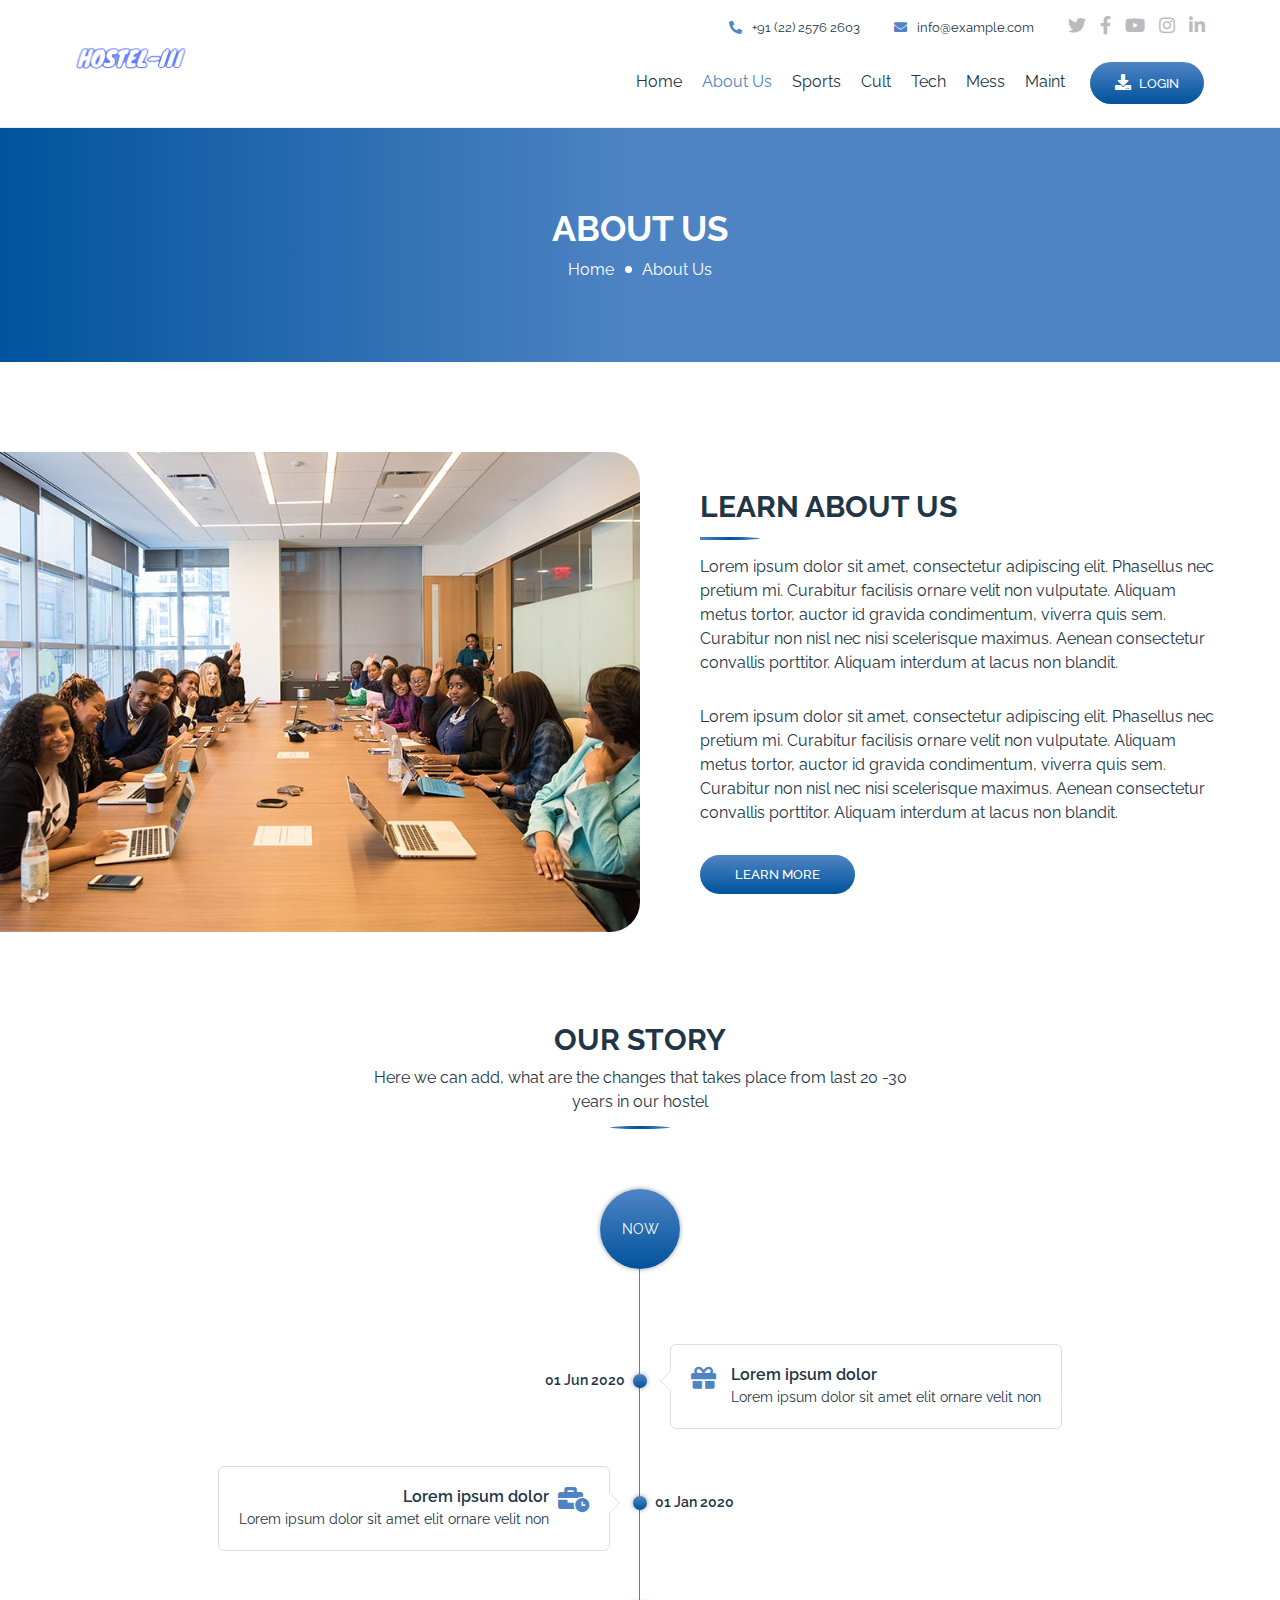
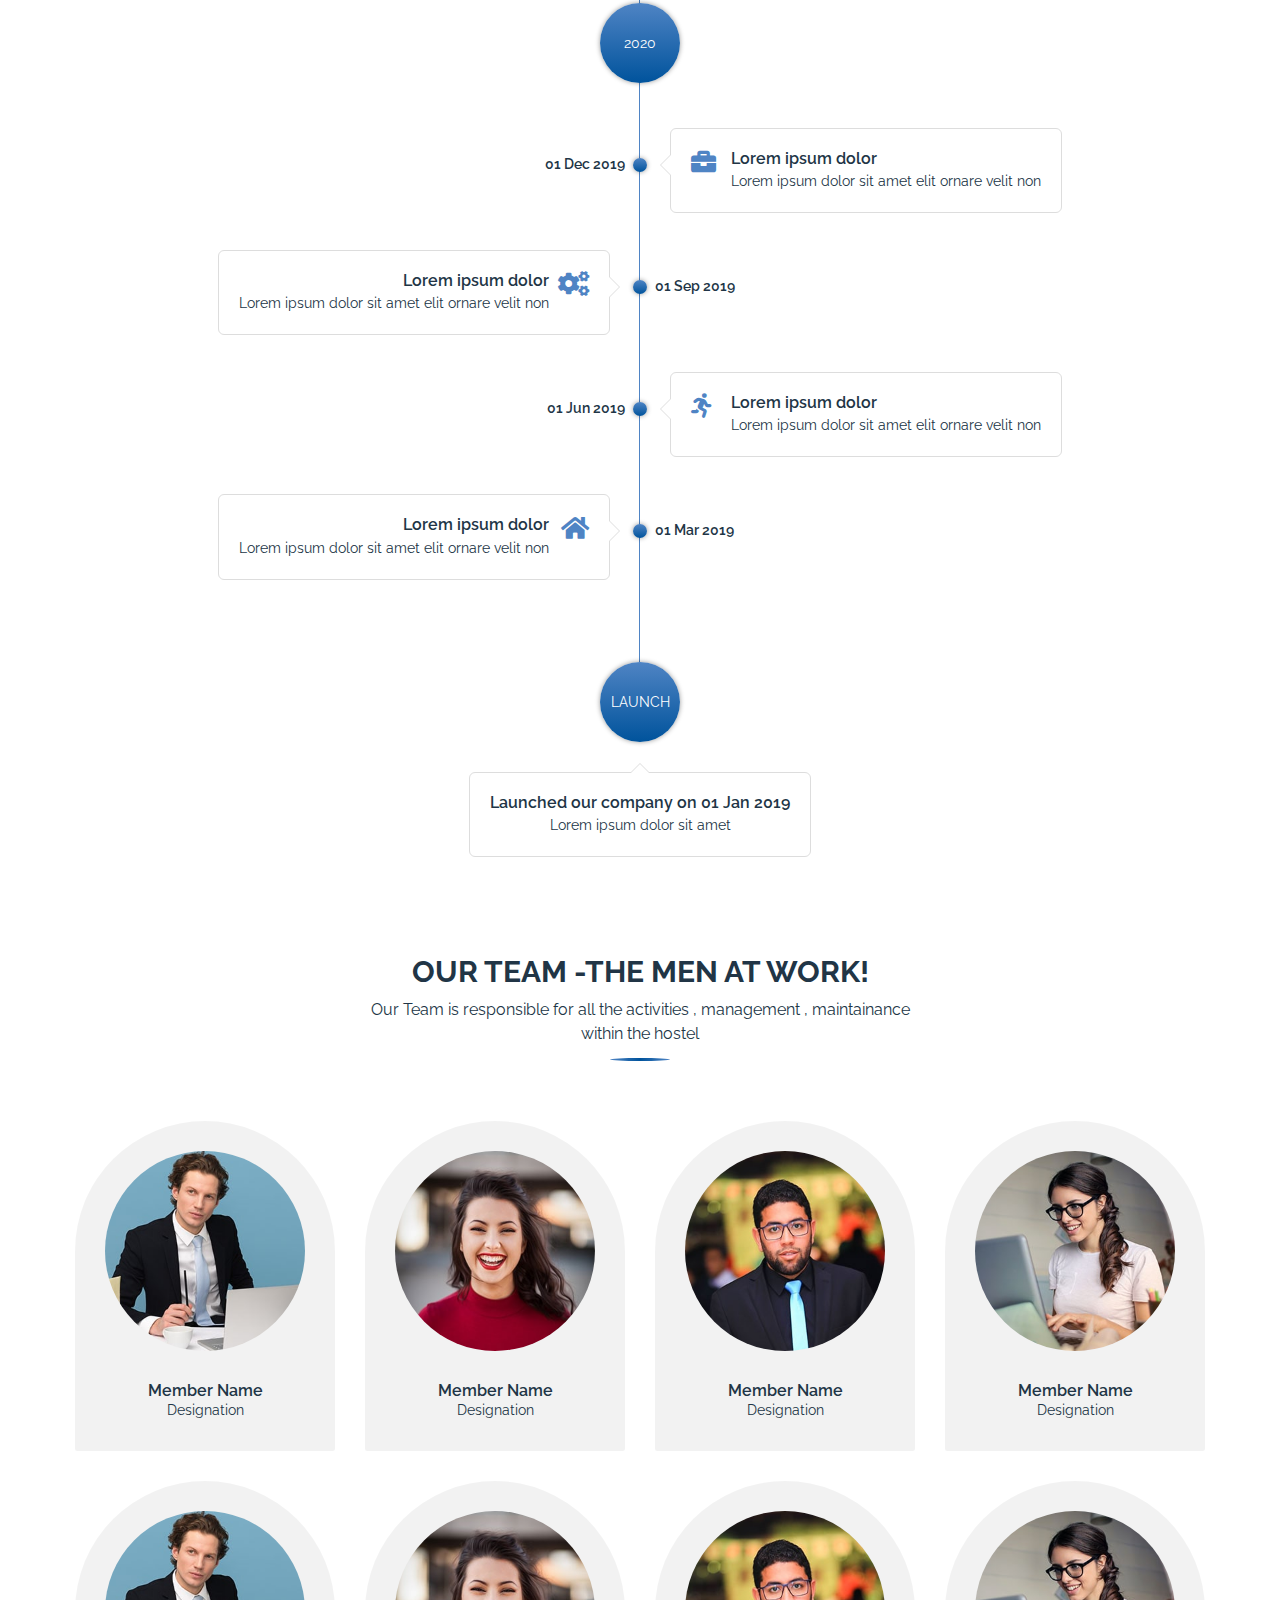
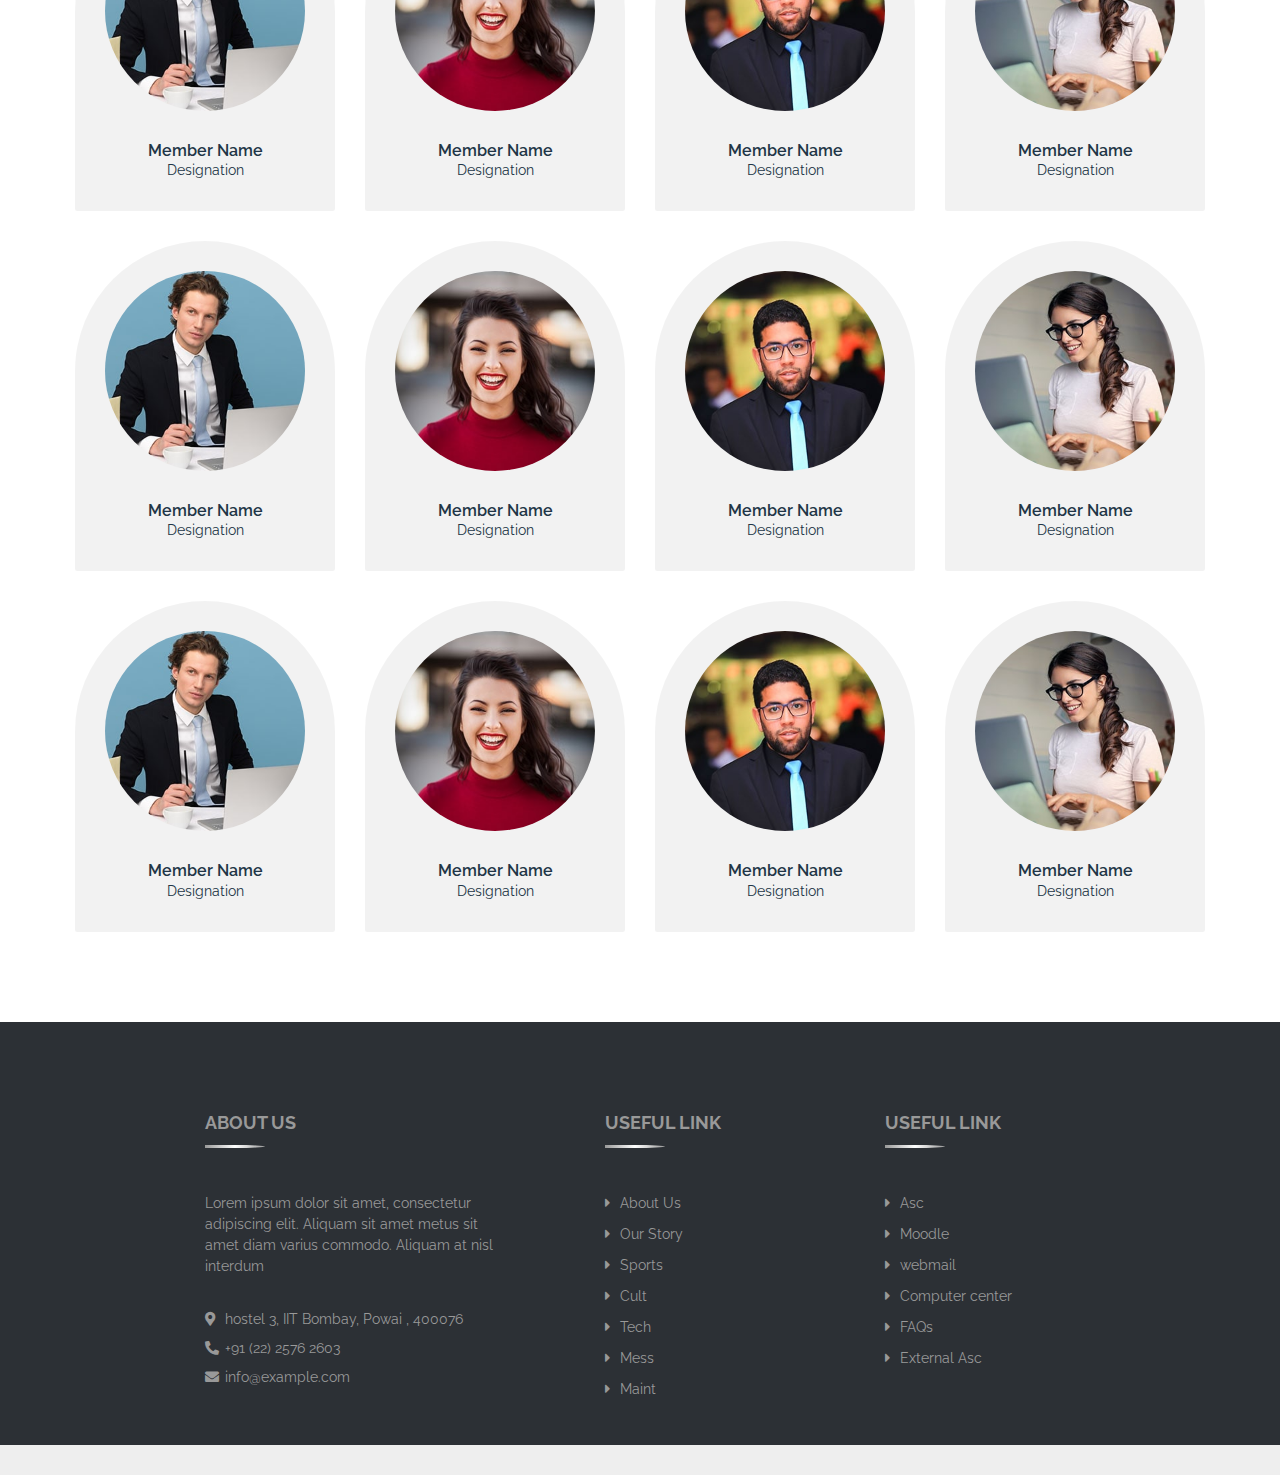
==== about.html @ 1cf7c374 "home+about+tech" ====
<!DOCTYPE html>
<html lang="en">
    <head>
        <meta charset="utf-8">
        <title>About us</title>
        <meta content="width=device-width, initial-scale=1.0" name="viewport">
        <meta content="Bootstrap Agency Template" name="keywords">
        <meta content="Bootstrap Agency Template" name="description">

        <!-- Favicon -->
        <link href="img/favicon.ico" rel="icon">

        <!-- Google Font -->
        <link href="https://fonts.googleapis.com/css2?family=Raleway:wght@100;200;300;400;500;600;700;800;900&display=swap" rel="stylesheet"> 
        
        <!-- CSS Libraries -->
        <link href="https://stackpath.bootstrapcdn.com/bootstrap/4.4.1/css/bootstrap.min.css" rel="stylesheet">
        <link href="https://cdnjs.cloudflare.com/ajax/libs/font-awesome/5.10.0/css/all.min.css" rel="stylesheet">
        <link href="lib/slick/slick.css" rel="stylesheet">
        <link href="libs/slick/slick-theme.css" rel="stylesheet">
        <link href="lib/lightbox/css/lightbox.min.css" rel="stylesheet">

        <!-- Template Stylesheet -->
        <link href="css/style.css" rel="stylesheet">
    </head>

    <body>
        <div class="wrapper">
            <!-- Header Start -->
            <div class="header">
                <div class="container-fluid">
                    <div class="row align-items-center">
                        <div class="col-lg-2">
                            <div class="brand">
                                <a href="index.html">
                                    <img src="img/logo1.png"  alt="Logo">
                                </a>
                            </div>
                        </div>
                        <div class="col-lg-10">
                            <div class="topbar">
                                <div class="topbar-col">
                                    <a href="tel:+012 345 67890"><i class="fa fa-phone-alt"></i>+91 (22) 2576 2603</a>
                                </div>
                                <div class="topbar-col">
                                    <a href="mailto:info@example.com"><i class="fa fa-envelope"></i>info@example.com</a>
                                </div>
                                <div class="topbar-col">
                                    <div class="topbar-social">
                                        <a href=""><i class="fab fa-twitter"></i></a>
                                        <a href=""><i class="fab fa-facebook-f"></i></a>
                                        <a href=""><i class="fab fa-youtube"></i></a>
                                        <a href=""><i class="fab fa-instagram"></i></a>
                                        <a href=""><i class="fab fa-linkedin-in"></i></a>
                                    </div>
                                </div>
                            </div>
                            <div class="navbar navbar-expand-lg bg-light navbar-light">
                                <a href="#" class="navbar-brand">MENU</a>
                                <button type="button" class="navbar-toggler" data-toggle="collapse" data-target="#navbarCollapse">
                                    <span class="navbar-toggler-icon"></span>
                                </button>

                                <div class="collapse navbar-collapse justify-content-between" id="navbarCollapse">
                                    <div class="navbar-nav ml-auto">
                                        <a href="index.html" class="nav-item nav-link">Home</a>
                                        <a href="about.html" class="nav-item nav-link active">About Us</a>
                                        <a href="#" class="nav-item nav-link">Sports</a>
                                        <a href="#" class="nav-item nav-link">Cult</a>
                                        <a href="tech.html" class="nav-item nav-link">Tech</a>
                                        <a href="#" class="nav-item nav-link">Mess</a>
                                        <a href="#" class="nav-item nav-link">Maint</a>
                                        <a href="#" class="btn"><i class="fa fa-download"></i>Login</a>
                                    </div>
                                </div>
                            </div>
                        </div>
                    </div>
                </div>
            </div>
            <!-- Header End -->


            <!-- Page Header Start -->
            <div class="page-header">
                <div class="container">
                    <div class="row">
                        <div class="col-12">
                            <h2>About Us</h2>
                        </div>
                        <div class="col-12">
                            <a href="">Home</a>
                            <a href="">About Us</a>
                        </div>
                    </div>
                </div>
            </div>
            <!-- Page Header End -->


            <!-- About Start -->
            <div class="about">
                <div class="container-fluid">
                    <div class="row align-items-center">
                        <div class="col-md-6">
                            <img src="img/poster.jpg" alt="Image">
                        </div>
                        <div class="col-md-6">
                            <h2 class="section-title">Learn About Us</h2>
                            <p>
                                Lorem ipsum dolor sit amet, consectetur adipiscing elit. Phasellus nec pretium mi. Curabitur facilisis ornare velit non vulputate. Aliquam metus tortor, auctor id gravida condimentum, viverra quis sem. Curabitur non nisl nec nisi scelerisque maximus. Aenean consectetur convallis porttitor. Aliquam interdum at lacus non blandit.
                            </p>
                            <p>
                                Lorem ipsum dolor sit amet, consectetur adipiscing elit. Phasellus nec pretium mi. Curabitur facilisis ornare velit non vulputate. Aliquam metus tortor, auctor id gravida condimentum, viverra quis sem. Curabitur non nisl nec nisi scelerisque maximus. Aenean consectetur convallis porttitor. Aliquam interdum at lacus non blandit.
                            </p>
                            <a class="btn" href="">Learn More</a>
                        </div>
                    </div>
                </div>
            </div>
            <!-- About End -->


            <!-- Story Start -->
            <div class="story">
                <div class="container-fluid">
                    <div class="section-header">
                        <h2>Our Story</h2>
                        <p>Here we can add, what are the changes that takes place from last 20 -30 years in our hostel</p>
                    </div>
                    <div class="row">
                        <div class="col-lg-12">
                            <div class="story-container">
                                <div class="story-end">
                                    <p>Now</p>
                                </div>
                                <div class="story-continue">

                                    <div class="row story-right">
                                        <div class="col-md-6">
                                            <p class="story-date">
                                                01 Jun 2020
                                            </p>
                                        </div>
                                        <div class="col-md-6">
                                            <div class="story-box">
                                                <div class="story-icon">
                                                    <i class="fa fa-gift"></i>
                                                </div>
                                                <div class="story-text">
                                                    <h3>Lorem ipsum dolor</h3>
                                                    <p>Lorem ipsum dolor sit amet elit ornare velit non</p>
                                                </div>
                                            </div>
                                        </div>
                                    </div>

                                    <div class="row story-left">
                                        <div class="col-md-6 d-md-none d-block">
                                            <p class="story-date">
                                                01 Jan 2020
                                            </p>
                                        </div>
                                        <div class="col-md-6">
                                            <div class="story-box">
                                                <div class="story-icon d-md-none d-block">
                                                    <i class="fa fa-business-time"></i>
                                                </div>
                                                <div class="story-text">
                                                    <h3>Lorem ipsum dolor</h3>
                                                    <p>Lorem ipsum dolor sit amet elit ornare velit non</p>
                                                </div>
                                                <div class="story-icon d-md-block d-none">
                                                    <i class="fa fa-business-time"></i>
                                                </div>
                                            </div>
                                        </div>
                                        <div class="col-md-6 d-md-block d-none">
                                            <p class="story-date">
                                                01 Jan 2020
                                            </p>
                                        </div>
                                    </div>

                                    <div class="row">
                                        <div class="col-12">
                                            <div class="story-year">
                                                <p>2020</p>
                                            </div>
                                        </div>
                                    </div>

                                    <div class="row story-right">
                                        <div class="col-md-6">
                                            <p class="story-date">
                                                01 Dec 2019
                                            </p>
                                        </div>
                                        <div class="col-md-6">
                                            <div class="story-box">
                                                <div class="story-icon">
                                                    <i class="fa fa-briefcase"></i>
                                                </div>
                                                <div class="story-text">
                                                    <h3>Lorem ipsum dolor</h3>
                                                    <p>Lorem ipsum dolor sit amet elit ornare velit non</p>
                                                </div>
                                            </div>
                                        </div>
                                    </div>

                                    <div class="row story-left">
                                        <div class="col-md-6 d-md-none d-block">
                                            <p class="story-date">
                                                01 Sep  2019
                                            </p>
                                        </div>
                                        <div class="col-md-6">
                                            <div class="story-box">
                                                <div class="story-icon d-md-none d-block">
                                                    <i class="fa fa-cogs"></i>
                                                </div>
                                                <div class="story-text">
                                                    <h3>Lorem ipsum dolor</h3>
                                                    <p>Lorem ipsum dolor sit amet elit ornare velit non</p>
                                                </div>
                                                <div class="story-icon d-md-block d-none">
                                                    <i class="fa fa-cogs"></i>
                                                </div>
                                            </div>
                                        </div>
                                        <div class="col-md-6 d-md-block d-none">
                                            <p class="story-date">
                                                01 Sep  2019
                                            </p>
                                        </div>
                                    </div>

                                    <div class="row story-right">
                                        <div class="col-md-6">
                                            <p class="story-date">
                                                01 Jun 2019
                                            </p>
                                        </div>
                                        <div class="col-md-6">
                                            <div class="story-box">
                                                <div class="story-icon">
                                                    <i class="fa fa-running"></i>
                                                </div>
                                                <div class="story-text">
                                                    <h3>Lorem ipsum dolor</h3>
                                                    <p>Lorem ipsum dolor sit amet elit ornare velit non</p>
                                                </div>
                                            </div>
                                        </div>
                                    </div>

                                    <div class="row story-left">
                                        <div class="col-md-6 d-md-none d-block">
                                            <p class="story-date">
                                                01 Mar 2019
                                            </p>
                                        </div>
                                        <div class="col-md-6">
                                            <div class="story-box">
                                                <div class="story-icon d-md-none d-block">
                                                    <i class="fa fa-home"></i>
                                                </div>
                                                <div class="story-text">
                                                    <h3>Lorem ipsum dolor</h3>
                                                    <p>Lorem ipsum dolor sit amet elit ornare velit non</p>
                                                </div>
                                                <div class="story-icon d-md-block d-none">
                                                    <i class="fa fa-home"></i>
                                                </div>
                                            </div>
                                        </div>
                                        <div class="col-md-6 d-md-block d-none">
                                            <p class="story-date">
                                                01 Mar 2019
                                            </p>
                                        </div>
                                    </div>
                                </div>
                                <div class="story-start">
                                    <p>Launch</p>
                                </div>
                                <div class="story-launch">
                                    <div class="story-box">
                                        <div class="story-text">
                                            <h3>Launched our company on 01 Jan 2019</h3>
                                            <p>Lorem ipsum dolor sit amet</p>
                                        </div>
                                    </div>
                                </div>
                            </div>
                        </div>
                    </div>
                </div>
            </div>
            <!-- Story End -->


            <!-- Team Start -->
            <div class="team">
                <div class="container-fluid">
                    <div class="section-header">
                        <h2>Our Team -THE MEN AT WORK!</h2>
                        <p>Our Team is responsible for all the activities , management , maintainance within the hostel </p>
                    </div>
                    <div class="row">
                        <div class="col-sm-6 col-lg-3 ">
                            <div class="team-item">
                                <div class="team-img">
                                    <img src="img/team-1.jpg" alt="Team">
                                </div>
                                <div class="team-text">
                                    <h3>Member Name</h3>
                                    <p>Designation</p>
                                </div>
                                <div class="team-social">
                                    <a href=""><i class="fab fa-facebook-f"></i></a>
                                    <a href=""><i class="fab fa-twitter"></i></a>
                                    <a href=""><i class="fab fa-linkedin-in"></i></a>
                                    <a href=""><i class="fab fa-pinterest"></i></a>
                                    <a href=""><i class="fab fa-youtube"></i></a>
                                </div>
                            </div>
                        </div>
                        <div class="col-sm-6 col-lg-3 ">
                            <div class="team-item">
                                <div class="team-img">
                                    <img src="img/team-2.jpg" alt="Team">
                                </div>
                                <div class="team-text">
                                    <h3>Member Name</h3>
                                    <p>Designation</p>
                                </div>
                                <div class="team-social">
                                    <a href=""><i class="fab fa-facebook-f"></i></a>
                                    <a href=""><i class="fab fa-twitter"></i></a>
                                    <a href=""><i class="fab fa-linkedin-in"></i></a>
                                    <a href=""><i class="fab fa-pinterest"></i></a>
                                    <a href=""><i class="fab fa-youtube"></i></a>
                                </div>
                            </div>
                        </div>
                        <div class="col-sm-6 col-lg-3 ">
                            <div class="team-item">
                                <div class="team-img">
                                    <img src="img/team-3.jpg" alt="Team">
                                </div>
                                <div class="team-text">
                                    <h3>Member Name</h3>
                                    <p>Designation</p>
                                </div>
                                <div class="team-social">
                                    <a href=""><i class="fab fa-facebook-f"></i></a>
                                    <a href=""><i class="fab fa-twitter"></i></a>
                                    <a href=""><i class="fab fa-linkedin-in"></i></a>
                                    <a href=""><i class="fab fa-pinterest"></i></a>
                                    <a href=""><i class="fab fa-youtube"></i></a>
                                </div>
                            </div>
                        </div>
                        <div class="col-sm-6 col-lg-3 ">
                            <div class="team-item">
                                <div class="team-img">
                                    <img src="img/team-4.jpg" alt="Team">
                                </div>
                                <div class="team-text">
                                    <h3>Member Name</h3>
                                    <p>Designation</p>
                                </div>
                                <div class="team-social">
                                    <a href=""><i class="fab fa-facebook-f"></i></a>
                                    <a href=""><i class="fab fa-twitter"></i></a>
                                    <a href=""><i class="fab fa-linkedin-in"></i></a>
                                    <a href=""><i class="fab fa-pinterest"></i></a>
                                    <a href=""><i class="fab fa-youtube"></i></a>
                                </div>
                            </div>
                        </div>
                    </div>
                    <div class="row">
                        <div class="col-sm-6 col-lg-3 ">
                            <div class="team-item">
                                <div class="team-img">
                                    <img src="img/team-1.jpg" alt="Team">
                                </div>
                                <div class="team-text">
                                    <h3>Member Name</h3>
                                    <p>Designation</p>
                                </div>
                                <div class="team-social">
                                    <a href=""><i class="fab fa-facebook-f"></i></a>
                                    <a href=""><i class="fab fa-twitter"></i></a>
                                    <a href=""><i class="fab fa-linkedin-in"></i></a>
                                    <a href=""><i class="fab fa-pinterest"></i></a>
                                    <a href=""><i class="fab fa-youtube"></i></a>
                                </div>
                            </div>
                        </div>
                        <div class="col-sm-6 col-lg-3 ">
                            <div class="team-item">
                                <div class="team-img">
                                    <img src="img/team-2.jpg" alt="Team">
                                </div>
                                <div class="team-text">
                                    <h3>Member Name</h3>
                                    <p>Designation</p>
                                </div>
                                <div class="team-social">
                                    <a href=""><i class="fab fa-facebook-f"></i></a>
                                    <a href=""><i class="fab fa-twitter"></i></a>
                                    <a href=""><i class="fab fa-linkedin-in"></i></a>
                                    <a href=""><i class="fab fa-pinterest"></i></a>
                                    <a href=""><i class="fab fa-youtube"></i></a>
                                </div>
                            </div>
                        </div>
                        <div class="col-sm-6 col-lg-3 ">
                            <div class="team-item">
                                <div class="team-img">
                                    <img src="img/team-3.jpg" alt="Team">
                                </div>
                                <div class="team-text">
                                    <h3>Member Name</h3>
                                    <p>Designation</p>
                                </div>
                                <div class="team-social">
                                    <a href=""><i class="fab fa-facebook-f"></i></a>
                                    <a href=""><i class="fab fa-twitter"></i></a>
                                    <a href=""><i class="fab fa-linkedin-in"></i></a>
                                    <a href=""><i class="fab fa-pinterest"></i></a>
                                    <a href=""><i class="fab fa-youtube"></i></a>
                                </div>
                            </div>
                        </div>
                        <div class="col-sm-6 col-lg-3 ">
                            <div class="team-item">
                                <div class="team-img">
                                    <img src="img/team-4.jpg" alt="Team">
                                </div>
                                <div class="team-text">
                                    <h3>Member Name</h3>
                                    <p>Designation</p>
                                </div>
                                <div class="team-social">
                                    <a href=""><i class="fab fa-facebook-f"></i></a>
                                    <a href=""><i class="fab fa-twitter"></i></a>
                                    <a href=""><i class="fab fa-linkedin-in"></i></a>
                                    <a href=""><i class="fab fa-pinterest"></i></a>
                                    <a href=""><i class="fab fa-youtube"></i></a>
                                </div>
                            </div>
                        </div>
                    </div>
                    <div class="row">
                        <div class="col-sm-6 col-lg-3 ">
                            <div class="team-item">
                                <div class="team-img">
                                    <img src="img/team-1.jpg" alt="Team">
                                </div>
                                <div class="team-text">
                                    <h3>Member Name</h3>
                                    <p>Designation</p>
                                </div>
                                <div class="team-social">
                                    <a href=""><i class="fab fa-facebook-f"></i></a>
                                    <a href=""><i class="fab fa-twitter"></i></a>
                                    <a href=""><i class="fab fa-linkedin-in"></i></a>
                                    <a href=""><i class="fab fa-pinterest"></i></a>
                                    <a href=""><i class="fab fa-youtube"></i></a>
                                </div>
                            </div>
                        </div>
                        <div class="col-sm-6 col-lg-3 ">
                            <div class="team-item">
                                <div class="team-img">
                                    <img src="img/team-2.jpg" alt="Team">
                                </div>
                                <div class="team-text">
                                    <h3>Member Name</h3>
                                    <p>Designation</p>
                                </div>
                                <div class="team-social">
                                    <a href=""><i class="fab fa-facebook-f"></i></a>
                                    <a href=""><i class="fab fa-twitter"></i></a>
                                    <a href=""><i class="fab fa-linkedin-in"></i></a>
                                    <a href=""><i class="fab fa-pinterest"></i></a>
                                    <a href=""><i class="fab fa-youtube"></i></a>
                                </div>
                            </div>
                        </div>
                        <div class="col-sm-6 col-lg-3 ">
                            <div class="team-item">
                                <div class="team-img">
                                    <img src="img/team-3.jpg" alt="Team">
                                </div>
                                <div class="team-text">
                                    <h3>Member Name</h3>
                                    <p>Designation</p>
                                </div>
                                <div class="team-social">
                                    <a href=""><i class="fab fa-facebook-f"></i></a>
                                    <a href=""><i class="fab fa-twitter"></i></a>
                                    <a href=""><i class="fab fa-linkedin-in"></i></a>
                                    <a href=""><i class="fab fa-pinterest"></i></a>
                                    <a href=""><i class="fab fa-youtube"></i></a>
                                </div>
                            </div>
                        </div>
                        <div class="col-sm-6 col-lg-3 ">
                            <div class="team-item">
                                <div class="team-img">
                                    <img src="img/team-4.jpg" alt="Team">
                                </div>
                                <div class="team-text">
                                    <h3>Member Name</h3>
                                    <p>Designation</p>
                                </div>
                                <div class="team-social">
                                    <a href=""><i class="fab fa-facebook-f"></i></a>
                                    <a href=""><i class="fab fa-twitter"></i></a>
                                    <a href=""><i class="fab fa-linkedin-in"></i></a>
                                    <a href=""><i class="fab fa-pinterest"></i></a>
                                    <a href=""><i class="fab fa-youtube"></i></a>
                                </div>
                            </div>
                        </div>
                    </div>
                    <div class="row">
                        <div class="col-sm-6 col-lg-3 ">
                            <div class="team-item">
                                <div class="team-img">
                                    <img src="img/team-1.jpg" alt="Team">
                                </div>
                                <div class="team-text">
                                    <h3>Member Name</h3>
                                    <p>Designation</p>
                                </div>
                                <div class="team-social">
                                    <a href=""><i class="fab fa-facebook-f"></i></a>
                                    <a href=""><i class="fab fa-twitter"></i></a>
                                    <a href=""><i class="fab fa-linkedin-in"></i></a>
                                    <a href=""><i class="fab fa-pinterest"></i></a>
                                    <a href=""><i class="fab fa-youtube"></i></a>
                                </div>
                            </div>
                        </div>
                        <div class="col-sm-6 col-lg-3 ">
                            <div class="team-item">
                                <div class="team-img">
                                    <img src="img/team-2.jpg" alt="Team">
                                </div>
                                <div class="team-text">
                                    <h3>Member Name</h3>
                                    <p>Designation</p>
                                </div>
                                <div class="team-social">
                                    <a href=""><i class="fab fa-facebook-f"></i></a>
                                    <a href=""><i class="fab fa-twitter"></i></a>
                                    <a href=""><i class="fab fa-linkedin-in"></i></a>
                                    <a href=""><i class="fab fa-pinterest"></i></a>
                                    <a href=""><i class="fab fa-youtube"></i></a>
                                </div>
                            </div>
                        </div>
                        <div class="col-sm-6 col-lg-3 ">
                            <div class="team-item">
                                <div class="team-img">
                                    <img src="img/team-3.jpg" alt="Team">
                                </div>
                                <div class="team-text">
                                    <h3>Member Name</h3>
                                    <p>Designation</p>
                                </div>
                                <div class="team-social">
                                    <a href=""><i class="fab fa-facebook-f"></i></a>
                                    <a href=""><i class="fab fa-twitter"></i></a>
                                    <a href=""><i class="fab fa-linkedin-in"></i></a>
                                    <a href=""><i class="fab fa-pinterest"></i></a>
                                    <a href=""><i class="fab fa-youtube"></i></a>
                                </div>
                            </div>
                        </div>
                        <div class="col-sm-6 col-lg-3 ">
                            <div class="team-item">
                                <div class="team-img">
                                    <img src="img/team-4.jpg" alt="Team">
                                </div>
                                <div class="team-text">
                                    <h3>Member Name</h3>
                                    <p>Designation</p>
                                </div>
                                <div class="team-social">
                                    <a href=""><i class="fab fa-facebook-f"></i></a>
                                    <a href=""><i class="fab fa-twitter"></i></a>
                                    <a href=""><i class="fab fa-linkedin-in"></i></a>
                                    <a href=""><i class="fab fa-pinterest"></i></a>
                                    <a href=""><i class="fab fa-youtube"></i></a>
                                </div>
                            </div>
                        </div>
                    </div>

                </div>
            </div>
            <!-- Team End -->


            <!-- Call to Action Start -->
            <!-- <div class="call-to-action">
                <div class="container">
                    <div class="row align-items-center">
                        <div class="col-md-9">
                            <h2>Get A Free HTML Template</h2>
                            <p>
                                Lorem ipsum dolor sit amet, consectetur adipiscing elit. Aliquam sit amet metus sit amet
                            </p>
                        </div>
                        <div class="col-md-3">
                            <a class="btn" href="https://htmlcodex.com/contact">Contact Us</a>
                        </div>
                    </div>
                </div>
            </div> -->
            <!-- Call to Action End -->


            <!-- Footer Start -->
            <div class="footer">
                <div class="container">
                    <div class="row">
                        <div class="col-md-5">
                            <div class="footer-about">
                                <h2>About Us</h2>
                                <p>
                                    Lorem ipsum dolor sit amet, consectetur adipiscing elit. Aliquam sit amet metus sit amet diam varius commodo. Aliquam at nisl interdum
                                </p>
                                <br>
                                <p><i class="fa fa-map-marker-alt"></i>hostel 3, IIT Bombay, Powai , 400076</p>
                                <p><i class="fa fa-phone-alt"></i>+91 (22) 2576 2603</p>
                                <p><i class="fa fa-envelope"></i>info@example.com</p>
                            </div>
                        </div>
                        <div class="col-md-7">
                            <div class="row">
                                <div class="col-md-6">
                                    <div class="footer-link">
                                        <h2>Useful Link</h2>
                                        <a href="">About Us</a>
                                        <a href="">Our Story</a>
                                        <a href="">Sports</a>
                                        <a href="">Cult</a>
                                        <a href="">Tech</a>
                                        <a href="">Mess</a>
                                        <a href="">Maint</a>
                                    </div>
                                </div>
                                <div class="col-md-6">
                                    <div class="footer-link">
                                        <h2>Useful Link</h2>
                                        <a href="">Asc</a>
                                        <a href="">Moodle</a>
                                        <a href="">webmail</a>
                                        <a href="">Computer center</a>
                                        <a href="">FAQs</a>
                                        <a href="">External Asc</a>
                                    </div>
                                </div>
                            </div>
                        </div>
                    </div>
                </div>
                
            </div>
            <!-- Footer End -->
        </div>

        <!-- JavaScript Libraries -->
        <script src="https://code.jquery.com/jquery-3.4.1.min.js"></script>
        <script src="https://stackpath.bootstrapcdn.com/bootstrap/4.4.1/js/bootstrap.bundle.min.js"></script>
        <script src="lib/slick/slick.min.js"></script>
        <script src="lib/isotope/isotope.pkgd.min.js"></script>
        <script src="lib/lightbox/js/lightbox.min.js"></script>

        <!-- Template Javascript -->
        <script src="js/main.js"></script>
    </body>
</html>
---- css/style.css ----
/*******************************/
/********* General CSS *********/
/*******************************/
body {
    color: #213546;
    background: #eeeeee;
    font-family: 'Raleway', sans-serif;
}

a {
    color: #4F84C4;
    transition: .3s;
}

a:hover,
a:active,
a:focus {
    color: #00539C;
    outline: none;
    text-decoration: none;
}

.btn:focus {
    box-shadow: none;
}

.wrapper {
    position: relative;
    width: 100%;
    max-width: 1366px;
    margin: 0 auto;
    background: #ffffff;
}

.container {
    max-width: 1050px;
}


/*******************************/
/********** Header CSS *********/
/*******************************/
.header {
    position: relative;
    width: 100%;
    padding: 15px 0;
    border-bottom: 1px solid #eeeeee;
}

@media (min-width: 1200px) {
    .header .container-fluid {
        padding-left: 60px;
        padding-right: 60px;
    }
}

.header .brand {
    position: relative;
}

.header .brand img {
    width: 100%;
    max-width: 150px;
    height: 100%;
    max-height: 100px;
}

.header .topbar {
    position: relative;
    text-align: right;
}

.header .topbar .topbar-col {
    display: inline-block;
    padding: 0 15px;
    margin-bottom: 15px;
}

.header .topbar-col a {
    color: #213546;
    font-size: 13px;
}

.header .topbar-col a i {
    margin-right: 10px;
    color: #4F84C4;
}

.header .topbar-social {
    position: relative;
}

.header .topbar-social a {
    display: inline-block;
}

.header .topbar-social a i {
    margin-right: 10px;
    font-size: 18px;
    color: #bbbbbb;
}

.header .topbar-social a:last-child i {
    margin: 0;
}

.header .topbar-social a:hover i {
    color: #4F84C4;
}

.header .dropdown-menu {
    margin-top: 0;
    border: 0;
    border-radius: 0;
    background: #bbbbbb;
}

.header .dropdown-menu a.active {
    color: #4F84C4;
}

@media (min-width: 992px) {
    .header .navbar {
        background: #ffffff !important;
    }
    
    .header .navbar-brand {
        display: none;
    }
    
    .header .navbar-light a.nav-link {
        position: relative;
        padding: 8px 10px;
        color: #213546;
        font-size: 16px;
        z-index: 1;
    }
    
    .header .navbar-light a.nav-link:hover,
    .header .navbar-light a.nav-link.active {
        color: #4F84C4;
    }
}

@media (max-width: 992px) {
    .header .brand {
        text-align: center;
        margin-bottom: 15px;
    }
    
    .header .topbar {
        text-align: center;
        margin-bottom: 15px;
    }
    
    .header .topbar .topbar-col {
        margin: 0;
    }
    
    .header .topbar .topbar-social {
        margin-top: 5px;
    }
    
    .header .navbar {
        background: #ffffff !important;
        border: 1px solid #eeeeee;
        z-index: 1;
    }
    
    .header a.nav-link {
        padding: 5px 0;
    }
    
    .header .dropdown-menu {
        box-shadow: none;
    }
}

.header .navbar .btn {
    position: relative;
    margin-left: 15px;
    padding: 12px 25px 10px 25px;
    font-size: 13px;
    font-weight: 500;
    text-transform: uppercase;
    color: #ffffff;
    border: none;
    border-radius: 30px;
    background: linear-gradient(#4F84C4, #00539C);
    transition: .5s;
}

.header .navbar .btn:hover {
    background: linear-gradient(#00539C, #4F84C4);
}

.header .navbar .btn i {
    font-size: 16px;
    margin-right: 8px;
}

@media (max-width: 992px) {
    .header .navbar .btn {
        margin: 15px 0 10px 0;
    }
}


/*******************************/
/******* Page Header CSS *******/
/*******************************/
.page-header {
    position: relative;
    margin-bottom: 45px;
    padding: 80px 0;
    text-align: center;
    background: linear-gradient(to right, #00539C, #4F84C4 50%);
}

.page-header h2 {
    color: #ffffff;
    font-size: 35px;
    font-weight: 700;
    text-transform: uppercase;
}

.page-header a {
    position: relative;
    padding: 0 12px;
    font-size: 16px;
    font-weight: 400;
    color: #ffffff;
}

.page-header a::after {
    position: absolute;
    content: "";
    width: 7px;
    height: 7px;
    top: 6.5px;
    right: -6px;
    border-radius: 7px;
    background: #ffffff;
}

.page-header a:last-child::after {
    display: none;
}


/*******************************/
/*********** Hero CSS **********/
/*******************************/
.hero {
    position: relative;
    width: 100%;
    padding: 45px 0;
}

@media (min-width: 768px) {
    .hero {
        padding: 45px 60px;
    }
}

.hero h2 {
    margin: 0;
    font-size: 45px;
    font-weight: 800;
}

.hero h2 span {
    color: #4F84C4;
}

.hero p {
    margin: 10px 0 20px 0;
    font-size: 18px;
    font-weight: 500;
}

.hero a.btn {
    position: relative;
    padding: 10px 35px;
    font-size: 13px;
    font-weight: 500;
    text-transform: uppercase;
    color: #ffffff;
    border: none;
    border-radius: 50px;
    background: linear-gradient(#4F84C4, #00539C);
    transition: .5s;
}

.hero a.btn:hover {
    background: linear-gradient(#00539C, #4F84C4);
}

.hero img {
    max-width: 100%;
    max-height: 600px;
}

@media (max-width: 767.98px) {
    .hero img {
        margin-top: 30px;
    }
}


/*******************************/
/******* Section Header ********/
/*******************************/
.section-header {
    position: relative;
    width: 100%;
    max-width: 550px;
    text-align: center;
    margin: 0 auto;
    margin-bottom: 60px;
    padding-bottom: 15px;
}

.section-header::after {
    position: absolute;
    content: "";
    width: 60px;
    height: 3px;
    left: calc(50% - 30px);
    bottom: 0;
    background: linear-gradient(to left, #4F84C4, #00539C, #4F84C4);
    border-radius: 100%;
}

.section-header h2 {
    font-size: 30px;
    font-weight: 700;
    text-transform: uppercase;
}

.section-header p {
    margin: 0;
    font-size: 16px;
    font-weight: 400;
    line-height: 24px;
}


/*******************************/
/********* Service CSS *********/
/*******************************/
.service {
    position: relative;
    width: 100%;
    padding: 45px 0 15px 0;
}

@media (min-width: 768px) {
    .service {
        padding: 45px 60px 15px 60px;
    }
}

.service .service-item {
    position: relative;
    width: 100%;
    padding: 25px 30px;
    background: linear-gradient(to bottom, rgba(0, 0, 0, .03) 96%, rgba(0, 0, 0, .1), rgba(0, 0, 0, .2));
    border-radius: 30px 30px 0 0;
    margin-bottom: 30px;
}

.service .service-item:hover {
    background: linear-gradient(to bottom, rgba(0, 0, 0, .03) 96%, rgba(0, 0, 0, .2), rgba(0, 0, 0, .4));
}

.service .service-item h3 {
    font-size: 20px;
    font-weight: 700;
    line-height: 35px;
    letter-spacing: 1px;
    margin-bottom: 20px;
}

.service .service-item img {
    height: 80px;
}

.service .service-item p {
    position: relative;
    margin: 20px 0 0 0;
    font-size: 16px;
}

.service .video-player {
    position: relative;
    padding-bottom: 41.7%;
    height: 0;
    overflow: hidden;
    max-width: 100%;
    background: #ffffff;
    margin: 30px 0 0 0;
    border-radius: 8px;
}

.service .video-player video {
    position: absolute;
    top: 0;
    left: 0;
    width: 100%;
    height: 100%;
    z-index: 100;
    background: #000000;
    z-index: -1;
}

.service .video-player img {
    position: absolute;
    display: block;
    left: 0;
    right: 0;
    top: 0;
    bottom: 0;
    margin: auto;
    width: 100%;
    border: none;
    height: auto;
    border-radius: 8px;
    filter: opacity(75%);
    -webkit-filter: opacity(75%);
    -webkit-transition: .4s all;
    -moz-transition: .4s all;
    transition: .4s all;
    z-index: 1;
}

.service .video-player:hover img {
    filter: opacity(100%);
    -webkit-filter: opacity(100%);
}

.service .video-player .play {
    height: 100px;
    width: 100px;
    left: 50%;
    top: 50%;
    margin-left: -50px;
    margin-top: -50px;
    position: absolute;
    background: url("../img/play.png") no-repeat;
    cursor: pointer;
    z-index: 2;
}

.service .video-player .play:hover {
    background: url("../img/play-hover.png") no-repeat;
}

@media (max-width: 575.98px) {   
    .service .video-player .play {
        height: 60px;
        width: 60px;
        left: 50%;
        top: 50%;
        margin-left: -30px;
        margin-top: -30px;
        background: url("../img/play-60.png") no-repeat;
    }
    
    .service .video-player .play:hover {
        background: url("../img/play-hover-60.png") no-repeat;
    }
}


/*******************************/
/******* Service Row CSS *******/
/*******************************/
.service-row {
    position: relative;
    width: 100%;
    padding: 45px 0;
    align-items: center;
}

.service-row .service-row-img {
    position: relative;
    width: 100%;
    padding: 0 30px;
    overflow: hidden;
}

.service-row .service-row-img img {
    max-width: 100%;
}

@media(max-width: 767.98px) {
    .service-row .service-row-img {
        margin-bottom: 30px;
    }
}

.service-row .service-row-text {
    position: relative;
    width: 100%;
    padding: 0 30px;
}

.service-row h2.section-title {
    position: relative;
    font-size: 30px;
    font-weight: 700;
    text-transform: uppercase;
    margin-bottom: 15px;
    padding-bottom: 15px;
}

.service-row h2.section-title::after {
    position: absolute;
    content: "";
    width: 60px;
    height: 3px;
    bottom: 0;
    left: 0;
    background: linear-gradient(to left, #4F84C4, #00539C, #4F84C4);
    border-radius: 0 100% 100% 0; 
}

.service-row p {
    font-size: 16px;
}

.service-row a.btn {
    margin-top: 15px;
    padding: 10px 35px;
    font-size: 13px;
    font-weight: 500;
    text-transform: uppercase;
    color: #ffffff;
    border: none;
    border-radius: 50px;
    background: linear-gradient(#4F84C4, #00539C);
    transition: .5s;
}

.service-row a.btn:hover {
    background: linear-gradient(#00539C, #4F84C4);
}

.service-row .service-row-col .col-sm-6 {
    display: flex;
    align-items: center;
    margin-top: 10px;
    margin-bottom: 15px;
}

.service-row .service-row-col-icon {
    width: 40px;
    height: 40px;
    margin-right: 15px;
    padding: 8px 0;
    text-align: center;
    color: #ffffff;
    background: #4F84C4;
}

.service-row .service-row-col-text {
    width: calc(100% - 55px);
}

.service-row .service-row-col-text h3 {
    font-size: 13px;
    font-weight: 400;
    margin-bottom: 3px;
}

.service-row .service-row-col-text p {
    margin: 0;
    font-size: 10px;
    font-weight: 400;
}

@media (max-width: 768px) {
    .service-row .service-row-img,
    .service-row .service-row-text {
        padding: 0;
    }
}


/*******************************/
/********** About CSS **********/
/*******************************/
.about {
    position: relative;
    width: 100%;
    padding: 45px 0;
}

@media (min-width: 768px) {
    .about .container-fluid {
        padding: 0;
    }
    
    .about .row {
        margin: 0;
    }
    
    .about .col-md-6:first-child {
        padding: 0;
    }
    
    .about .col-md-6:last-child {
        padding: 0 60px;
    }
}

.about h2.section-title {
    position: relative;
    font-size: 30px;
    font-weight: 700;
    text-transform: uppercase;
    margin-bottom: 15px;
    padding-bottom: 15px;
}

.about h2.section-title::after {
    position: absolute;
    content: "";
    width: 60px;
    height: 3px;
    bottom: 0;
    left: 0;
    background: linear-gradient(to left, #4F84C4, #00539C, #4F84C4);
    border-radius: 0 100% 100% 0;
}

.about p {
    color: #213546;
    font-size: 16px;
    margin-bottom: 30px;
}

.about a.btn {
    padding: 10px 35px;
    font-size: 13px;
    font-weight: 500;
    text-transform: uppercase;
    color: #ffffff;
    border: none;
    border-radius: 50px;
    background: linear-gradient(#4F84C4, #00539C);
    transition: .5s;
}

.about a.btn:hover {
    background: linear-gradient(#00539C, #4F84C4);
}

.about img {
    max-width: 100%;
    border-radius: 0 30px 30px 0;
}

@media(max-width: 767.98px) {
    .about img {
        margin-bottom: 30px;
        border-radius: 30px 30px 0 0;
    }
}

.about .youtube-player {
    position: relative;
    padding-bottom: 75%;
    height: 0;
    overflow: hidden;
    max-width: 100%;
    background: #ffffff;
    margin: 0;
    border-radius: 0 30px 30px 0;
}

@media (max-width: 991.98px) {
    .about .youtube-player {
        padding-bottom: 50%;
    }
}

@media (max-width: 767.98px) {
    .about .youtube-player {
        padding-bottom: 56.23%;
        margin-bottom: 30px;
        border-radius: 30px 30px 0 0;
    }
}

.about .youtube-player iframe {
    position: absolute;
    top: 0;
    left: 0;
    width: 100%;
    height: 100%;
    z-index: 100;
    background: transparent;
}

.about .youtube-player img {
    bottom: 0;
    display: block;
    left: 0;
    margin: auto;
    max-width: 100%;
    width: 100%;
    position: absolute;
    right: 0;
    top: 0;
    border: none;
    height: auto;
    cursor: pointer;
    -webkit-filter: brightness(100%);
    -webkit-transition: .4s all;
    -moz-transition: .4s all;
    transition: .4s all;
}

.about .youtube-player img:hover {
    -webkit-filter: brightness(90%);
}

.about .youtube-player .play {
    height: 100px;
    width: 100px;
    left: 50%;
    top: 50%;
    margin-left: -50px;
    margin-top: -50px;
    position: absolute;
    background: url("../img/play.png") no-repeat;
    cursor: pointer;
}

.about .youtube-player .play:hover {
    background: url("../img/play-hover.png") no-repeat;
}

@media (max-width: 575.98px) {   
    .about .youtube-player .play {
        height: 60px;
        width: 60px;
        left: 50%;
        top: 50%;
        margin-left: -30px;
        margin-top: -30px;
        background: url("../img/play-60.png") no-repeat;
    }
    
    .about .youtube-player .play:hover {
        background: url("../img/play-hover-60.png") no-repeat;
    }
}


/*******************************/
/*********** FAQs CSS **********/
/*******************************/
.faqs {
    position: relative;
    width: 100%;
    padding: 45px 0;
}

@media (min-width: 768px) {
    .faqs .container-fluid {
        padding: 0;
    }
    
    .faqs .row {
        margin: 0;
    }
    
    .faqs .col-md-6:first-child {
        padding: 0 60px;
    }
    
    .faqs .col-md-6:last-child {
        padding: 0;
    }
}

.faqs h2.section-title {
    position: relative;
    font-size: 30px;
    font-weight: 700;
    text-transform: uppercase;
    margin-bottom: 20px;
    padding-bottom: 15px;
}

.faqs h2.section-title::after {
    position: absolute;
    content: "";
    width: 60px;
    height: 3px;
    bottom: 0;
    left: 0;
    background: linear-gradient(to left, #4F84C4, #00539C, #4F84C4);
    border-radius: 0 100% 100% 0;
}

.faqs .card {
    margin-bottom: 15px;
    border: none;
    border-radius: 0;
}

.faqs .card:last-child {
    margin-bottom: 0;
}

.faqs .card-header {
    padding: 0;
    border: none;
    background: #ffffff;
}

.faqs .card-header a {
    display: block;
    width: 100%;
    padding: 15px 20px 12px 20px;
    color: #213546;
    font-size: 16px;
    font-weight: 400;
    background: #ffffff;
    border: 2px solid #4F84C4;
    border-radius: 0 30px 30px 0;
}

.faqs .card-header [data-toggle="collapse"]:after {
    font-family: 'font Awesome 5 Free';
    content: "\f067";
    float: right;
    color: #00539C;
    font-size: 12px;
    font-weight: 900;
    transition: .3s;
}

.faqs .card-header [data-toggle="collapse"][aria-expanded="true"]:after {
    font-family: 'font Awesome 5 Free';
    content: "\f068";
    float: right;
    color: #00539C;
    font-size: 12px;
    font-weight: 900;
    transition: .3s;
}

.faqs .card-body {
    padding: 15px 0;
    font-size: 16px;
    font-weight: 400;
    border: none;
    background: #ffffff;
}

.faqs a.btn {
    margin-top: 40px;
    padding: 10px 35px;
    font-size: 13px;
    font-weight: 500;
    text-transform: uppercase;
    color: #ffffff;
    border: none;
    border-radius: 50px;
    background: linear-gradient(#4F84C4, #00539C);
    transition: .5s;
}

.faqs a.btn:hover {
    background: linear-gradient(#00539C, #4F84C4);
}

.faqs img {
    max-width: 100%;
    border-radius: 30px 0 0 30px;
}

@media (max-width: 767.98px) {
    .faqs img {
        margin-top: 30px;
        border-radius: 0 0 30px 30px;
    }
}


/*******************************/
/******* Testimonial CSS *******/
/*******************************/
.testimonial {
    position: relative;
    width: 100%;
    padding: 45px 0;
    text-align: center;
}

.testimonial .container {
    max-width: 960px;
}

.about-page .testimonial {
    padding-bottom: 90px;
}

.testimonial .testimonial-slider-nav {
    position: relative;
    width: 300px;
    margin: 0 auto;
}

.testimonial .testimonial-slider-nav .slick-slide {
    position: relative;
    opacity: 0;
    transition: .5s;
}

.testimonial .testimonial-slider-nav .slick-active {
    opacity: 1;
    transform: scale(1.3);
}

.testimonial .testimonial-slider-nav .slick-center {
    transform: scale(2);
    z-index: 1;
}

.testimonial .testimonial-slider-nav .slick-slide img {
    position: relative;
    display: block;
    margin-top: 37px;
    width: 100%;
    height: auto;
    border-radius: 100px;
}

.testimonial .testimonial-slider-nav .slick-center img {
    border: 5px solid #ffffff;
}

.testimonial .testimonial-slider {
    position: relative;
    margin-top: 15px;
    padding-top: 50px;
}

.testimonial .testimonial-slider::before {
    position: absolute;
    content: "";
    width: 60px;
    height: 50px;
    top: 0;
    left: calc(50% - 30px);
    background: url(../img/quote.png) top center no-repeat;
}

.testimonial .testimonial-slider h3 {
    font-size: 20px;
    font-weight: 700;
}

.testimonial .testimonial-slider h4 {
    font-size: 14px;
}

.testimonial .testimonial-slider p {
    font-size: 18px;
    font-style: italic;
    margin: 0;
}


/*******************************/
/*********** News CSS **********/
/*******************************/
.news {
    position: relative;
    width: 100%;
    padding: 45px 0 60px 0;
}

@media (min-width: 768px) {
    .news .container-fluid {
        padding: 0;
    }
    
    .news .row {
        margin: 0;
    }
    
    .news .col-md-6:first-child {
        padding: 0;
    }
    
    .news .col-md-6:last-child {
        padding: 0 60px;
    }
}

.news h2.section-title {
    position: relative;
    font-size: 30px;
    font-weight: 700;
    text-transform: uppercase;
    margin-bottom: 15px;
    padding-bottom: 15px;
}

.news h2.section-title::after {
    position: absolute;
    content: "";
    width: 60px;
    height: 3px;
    bottom: 0;
    left: 0;
    background: linear-gradient(to left, #4F84C4, #00539C, #4F84C4);
    border-radius: 0 100% 100% 0; 
}

.news p {
    font-size: 16px;
    margin-bottom: 30px;
}

.news a.btn {
    padding: 10px 35px;
    font-size: 13px;
    font-weight: 500;
    text-transform: uppercase;
    color: #ffffff;
    border: none;
    border-radius: 50px;
    background: linear-gradient(#4F84C4, #00539C);
    transition: .5s;
}

.news a.btn:hover {
    background: linear-gradient(#00539C, #4F84C4);
}

.news img {
    max-width: 100%;
    border-radius: 0 30px 30px 0;
}

@media (max-width: 767.98px) {
    .news img {
        margin-bottom: 30px;
        border-radius: 30px 30px 0 0;
    }
}


/*******************************/
/******* Call to Action ********/
/*******************************/
.call-to-action {
    position: relative;
    padding: 50px 0;
    background: linear-gradient(to right, #00539C, #4F84C4 50%);
}

.service-page .call-to-action {
    margin-top: 45px;
}

.call-to-action h2 {
    color: #ffffff;
    font-size: 35px;
    font-weight: 600;
    text-transform: uppercase;
}

.call-to-action p {
    margin: 0;
    color: #ffffff;
    font-size: 16px;
    font-weight: 400;
}

.call-to-action a {
    float: right;
    padding: 10px 50px;
    font-size: 13px;
    font-weight: 600;
    text-transform: uppercase;
    color: #2c3035;
    background: #ffffff;
    border-radius: 30px;
}

@media (max-width: 768px) {
    .call-to-action a {
        float: left;
        margin-top: 30px;
    }
}


/*******************************/
/********** Story CSS **********/
/*******************************/
.story {
    position: relative;
    width: 100%;
    padding: 45px 0 15px 0;
}

@media(min-width: 768px) {
    .story {
        padding: 45px 60px 15px 60px;
    }
}

.story .story-container {
    position: relative;
    width: 100%;
}

.story .story-end,
.story .story-start,
.story .story-year {
    position: relative;
    width: 100%;
    text-align: center;
    z-index: 1;
}

.story .story-end p,
.story .story-start p,
.story .story-year p {
    display: inline-block;
    width: 80px;
    height: 80px;
    margin: 0;
    padding: 30px 0;
    text-align: center;
    background: linear-gradient(#4F84C4, #00539C);
    border-radius: 100px;
    box-shadow: 0 0 5px rgba(0, 0, 0, .4);
    color: #ffffff;
    font-size: 14px;
    text-transform: uppercase;
}

.story .story-year {
    margin: 30px 0;
}

.story .story-continue {
    position: relative;
    width: 100%;
    padding: 60px 0;
}

.story .story-continue::after {
    position: absolute;
    content: "";
    width: 1px;
    height: 100%;
    top: 0;
    left: 50%;
    margin-left: -1px;
    background: #4F84C4;
}

.story .row.story-left,
.story .row.story-right .story-date {
    text-align: right;
}

.story .row.story-right,
.story .row.story-left .story-date {
    text-align: left;
}

.story .story-date {
    font-size: 14px;
    font-weight: 600;
    margin: 41px 0 0 0;
}

.story .story-date::after {
    content: '';
    display: block;
    position: absolute;
    width: 14px;
    height: 14px;
    top: 45px;
    background: linear-gradient(#4F84C4, #00539C);
    box-shadow: 0 0 5px rgba(0, 0, 0, .4);
    border-radius: 15px;
    z-index: 1;
}

.story .row.story-left .story-date::after {
    left: -7px;
}

.story .row.story-right .story-date::after {
    right: -7px;
}

.story .story-box,
.story .story-launch {
    position: relative;
    display: inline-block;
    margin: 15px;
    padding: 20px;
    border: 1px solid #dddddd;
    border-radius: 6px;
    background: #ffffff;
}

.story .story-launch {
    width: 100%;
    margin: 15px 0;
    padding: 0;
    border: none;
    text-align: center;
    background: transparent;
}

.story .story-box::after,
.story .story-box::before {
    content: '';
    display: block;
    position: absolute;
    width: 0;
    height: 0;
    border-style: solid;
}

.story .row.story-left .story-box::after,
.story .row.story-left .story-box::before {
    left: 100%;
}

.story .row.story-right .story-box::after,
.story .row.story-right .story-box::before {
    right: 100%;
}

.story .story-launch .story-box::after,
.story .story-launch .story-box::before {
    left: 50%;
    margin-left: -10px;
}

.story .story-box::after {
    top: 26px;
    border-color: transparent transparent transparent #ffffff;
    border-width: 10px;
}

.story .story-box::before {
    top: 25px;
    border-color: transparent transparent transparent #dddddd;
    border-width: 11px;
}

.story .row.story-right .story-box::after {
    border-color: transparent #ffffff transparent transparent;
}

.story .row.story-right .story-box::before {
    border-color: transparent #dddddd transparent transparent;
}

.story .story-launch .story-box::after {
    top: -20px;
    border-color: transparent transparent #dddddd transparent;
}

.story .story-launch .story-box::before {
    top: -19px;
    border-color: transparent transparent #ffffff transparent;
    border-width: 10px;
    z-index: 1;
}

.story .story-box .story-icon {
    position: relative;
    width: 40px;
    height: auto;
    float: left;
}

.story .story-icon i {
    font-size: 25px;
    color: #4F84C4;
}

.story .story-icon img {
    width: 25px;
}

.story .story-box .story-text {
    position: relative;
    width: calc(100% - 40px);
    float: left;
}

.story .story-launch .story-text {
    width: 100%;
}

.story .story-text h3 {
    font-size: 16px;
    font-weight: 600;
    margin-bottom: 3px;
}

.story .story-text p {
    font-size: 14px;
    font-weight: 400;
    margin-bottom: 0;
}

@media (max-width: 768px) {
    .story .story-continue::after {
        left: 40px;
    }
    
    .story .story-end,
    .story .story-start,
    .story .story-year,
    .story .row.story-left,
    .story .row.story-right .story-date,
    .story .row.story-right,
    .story .row.story-left .story-date,
    .story .story-launch {
        text-align: left;
    }
    
    .story .row.story-left .story-date::after,
    .story .row.story-right .story-date::after {
        left: 47px;
    }
    
    .story .story-box,
    .story .row.story-right .story-date,
    .story .row.story-left .story-date {
        margin-left: 55px;
    }
    
    .story .story-launch .story-box {
        margin-left: 0;
    }
    
    .story .row.story-left .story-box::after {
        left: -20px;
        border-color: transparent #ffffff transparent transparent;
    }

    .story .row.story-left .story-box::before {
        left: -22px;
        border-color: transparent #dddddd transparent transparent;
    }
    
    .story .story-launch .story-box::after,
    .story .story-launch .story-box::before {
        left: 30px;
        margin-left: 0;
    }
}


/*******************************/
/*********** Team CSS **********/
/*******************************/
.team {
    position: relative;
    width: 100%;
    padding: 45px 0 60px 0;
}

@media (min-width: 768px) {
    .team {
        padding: 45px 60px 60px 60px;
    }
}


.team .team-item {
    position: relative;
    width: 100%;
    margin-bottom: 30px;
    padding: 30px;
    background: rgba(0, 0, 0, .05);
    border-radius: 300px 300px 5px 5px;
}

.team .team-img {
    position: relative;
    width: 100%;
    overflow: hidden;
}

.team .team-img img {
    width: 100%;
    border-radius: 300px;
}

.team .team-text {
    position: relative;
    width: 100%;
    text-align: center;
    margin-top: 30px;
}

.team .team-text h3 {
    margin: 0;
    font-size: 16px;
    font-weight: 600;
}

.team .team-text p {
    font-size: 14px;
    font-weight: 400;
    margin: 0;
}

.team .team-social {
    position: absolute;
    width: 100%;
    height: 100%;
    top: 0;
    left: 0;
    padding: 30px 20px;
    display: flex;
    align-items: flex-end;
    justify-content: center;
    background: rgba(79, 132, 196, .92);
    border-radius: 300px 300px 5px 5px;
    opacity: 0;
    transition: .5s;
}

.team .team-item:hover .team-social {
    opacity: 1;
}

.team .team-social a {
    color: #ffffff;
    font-size: 22px;
    padding: 0 10px;
}


/*******************************/
/******** Portfolio CSS ********/
/*******************************/
.portfolio {
    position: relative;
    padding: 45px 0;
    background: #ffffff;
}

.portfolio #portfolio-flters {
    padding: 0;
    margin: -15px 0 25px 0;
    list-style: none;
    font-size: 0;
    text-align: center;
}

.portfolio #portfolio-flters li,
.portfolio .load-more .btn {
    cursor: pointer;
    display: inline-block;
    margin: 5px;
    padding: 10px 25px;
    color: #ffffff;
    font-size: 14px;
    text-transform: uppercase;
    border-radius: 30px;
    background: linear-gradient(#4F84C4, #00539C);
    border: 1px solid #4F84C4;
    transition: .5s;
}

.portfolio #portfolio-flters li:hover,
.portfolio #portfolio-flters li.filter-active {
    background: #ffffff;
    color: #213546;
}

.portfolio .load-more {
    text-align: center;
}

.portfolio .load-more .btn {
    margin: 25px 0;
    padding: 15px 40px;
    transition: .5s;
}

.portfolio .load-more .btn:hover {
    background: linear-gradient(#00539C, #4F84C4);
}

.portfolio .portfolio-item {
    position: relative;
    height: 280px;
    margin-bottom: 30px;
    border-radius: 8px;
    overflow: hidden;
}

.portfolio .portfolio-item figure {
    background: #ffffff;
    overflow: hidden;
    height: 280px;
    position: relative;
    border-radius: 30px 30px 0 0;
    margin: 0; 
}

.portfolio .portfolio-item figure img {
    width: 100%; 
    height: 100%; 
    object-fit: cover;
    border-radius: 8px;
}

.portfolio .portfolio-item figure:hover img {
    opacity: 0.3;
    transition: 0.3s;
}

.portfolio .portfolio-item figure .link-preview,
.portfolio .portfolio-item figure .link-details {
    position: absolute;
    display: inline-block;
    opacity: 0;
    line-height: 1;
    text-align: center;
    width: 45px;
    height: 35px;
    border-radius: 6px;
    background: linear-gradient(#4F84C4, #00539C);
    transition: 0.5s;
}

.portfolio .portfolio-item figure .link-preview i,
.portfolio .portfolio-item figure .link-details i {
    color: #ffffff;
    padding-top: 9px;
    font-size: 16px;
}

.portfolio .portfolio-item figure .link-preview:hover,
.portfolio .portfolio-item figure .link-details:hover {
    background: linear-gradient(#00539C, #4F84C4);
}

.portfolio .portfolio-item figure .link-preview:hover i,
.portfolio .portfolio-item figure .link-details:hover i {
    color: #ffffff;
}

.portfolio .portfolio-item figure .link-preview {
    top: 50%;
    left: calc(50% - 61px);
}

.portfolio .portfolio-item figure .link-details {
    top: 50%;
    right: calc(50% - 61px);
}

.portfolio .portfolio-item figure:hover .link-preview {
    opacity: 1;
    top: calc(50% - 50px);
}

.portfolio .portfolio-item figure:hover .link-details {
    opacity: 1;
    top: calc(50% - 50px);
}

.portfolio .portfolio-item figure .portfolio-title {
    position: absolute;
    margin: 0;
    width: 100%;
    left: 0;
    right: 0;
    bottom: 0;
    padding: 20px;
    text-align: center;
    color: #ffffff;
    font-size: 14px;
    font-weight: 500;
    text-transform: uppercase;
    background: rgba(79, 132, 196, .8);
    border-radius: 0;
}

.portfolio .portfolio-item figure .portfolio-title:hover {
    text-decoration: none;
}


/*******************************/
/********* Contact CSS *********/
/*******************************/
.contact {
    position: relative;
    width: 100%;
    padding: 45px 0;
}

.contact h2.section-title {
    position: relative;
    font-size: 30px;
    font-weight: 700;
    text-transform: uppercase;
    margin-bottom: 45px;
    padding-bottom: 15px;
}

.contact h2.section-title::after {
    position: absolute;
    content: "";
    width: 60px;
    height: 3px;
    bottom: 0;
    left: 0;
    background: linear-gradient(to left, #4F84C4, #00539C, #4F84C4);
    border-radius: 0 100% 100% 0;
}

.contact .contact-info {
    position: relative;
    width: 100%;
    margin-bottom: 45px;
}

.contact .contact-info iframe {
    width: 100%;
    height: 300px;
    margin-bottom: 30px;
    border-radius: 10px;
}

.contact .contact-info h3 {
    color: #3f4b5a;
    font-size: 18px;
    font-weight: 600;
    margin-bottom: 20px;
}

.contact .contact-info h3 span {
    font-weight: 400;
    padding-left: 5px;
}

.contact .contact-info p {
    color: #3f4b5a;
    font-size: 16px;
    font-weight: 400;
    margin-bottom: 20px;
}

.contact .editor-info {
    position: relative;
    width: 100%;
    margin-bottom: 45px;
}

@media (min-width: 992px) {
    .contact .editor-info {
        padding-left: 30px;
    }
}

.contact .editor-item {
    display: flex;
    align-items: center;
    margin-bottom: 30px;
    padding-bottom: 30px;
    border-bottom: 1px solid #dddddd;
}

.contact .editor-item:last-child {
    margin: 0;
    padding: 0;
    border: none;
}

.contact .editor-img {
    width: 120px;
    height: 120px;
    margin-right: 20px;
}

.contact .editor-img img {
    width: 100%;
    height: auto;
    object-fit: cover;
    border-radius: 10px;
}

.contact .editor-text {
    width: auto;
}

.contact .editor-text h3 {
    font-size: 18px;
    font-weight: 600;
    text-transform: uppercase;
}

.contact .editor-text a {
    font-size: 16px;
    font-weight: 500;
    text-transform: uppercase;
    letter-spacing: 1px;
    margin: 0;
}


/*******************************/
/******* Single Page CSS *******/
/*******************************/
.single {
    position: relative;
    width: 100%;
    padding: 45px 0 65px 0;
}

.single h2.section-title {
    position: relative;
    font-size: 30px;
    font-weight: 700;
    text-transform: uppercase;
    margin-bottom: 45px;
    padding-bottom: 15px;
}

.single h2.section-title::after {
    position: absolute;
    content: "";
    width: 60px;
    height: 3px;
    bottom: 0;
    left: 0;
    background: linear-gradient(to left, #4F84C4, #00539C, #4F84C4);
    border-radius: 0 100% 100% 0; 
}

.single h3 {
    font-size: 22px;
    font-weight: 600;
    margin-bottom: 25px;
}

.single p {
    font-size: 18px;
    font-weight: 400;
    margin-bottom: 25px;
}

.single .table,
.single .list-group {
    margin-bottom: 30px;
}


/*******************************/
/********* Footer CSS **********/
/*******************************/
.footer {
    position: relative;
    padding-top: 90px;
    background: #2c3035;
}

.footer .footer-about,
.footer .footer-link {
    position: relative;
    margin-bottom: 45px;
}

@media(min-width: 992px) {
    .footer .container:first-child {
        max-width: 960px;
        margin-bottom: 30px;
    }
    
    .footer .footer-about,
    .footer .footer-link {
        padding: 0 30px;
    }
}

.footer .footer-about h2,
.footer .footer-link h2 {
    position: relative;
    margin-bottom: 45px;
    padding-bottom: 15px;
    font-size: 18px;
    font-weight: 700;
    text-transform: uppercase;
    color: #999999;
}

.footer .footer-about h2::after,
.footer .footer-link h2::after{
    position: absolute;
    content: "";
    width: 60px;
    height: 3px;
    bottom: 0;
    left: 0;
    background: linear-gradient(to left, #999999, #ffffff, #999999);
    border-radius: 0 100% 100% 0; 
}

.footer .footer-about p {
    margin-bottom: 8px;
    font-size: 14px;
    color: #999999;
}

.footer .footer-about p i {
    width: 20px;
}

.footer .footer-link a {
    display: block;
    margin-bottom: 10px;
    font-size: 14px;
    color: #999999;
    
}

.footer .footer-link a::before {
    position: relative;
    content: "\f0da";
    font-family: "Font Awesome 5 Free";
    font-weight: 900;
    margin-right: 10px;
}

.footer .footer-link a:hover {
    color: #ffffff;
}

.footer .copyright {
    padding: 15px;
    border-top: 1px solid #3b3e43;
}

.footer .copyright p {
    margin: 0;
    font-size: 14px;
    color: #999999;
}

.footer .copyright .col-md-6:last-child p {
    text-align: right;
}

.footer .copyright p a {
    color: #999999;
}

.footer .copyright p a:hover {
    color: #ffffff;
}

@media (max-width: 768px) {
    .footer .copyright p,
    .footer .copyright .col-md-6:last-child p {
        margin: 5px 0;
        text-align: center;
    }
}
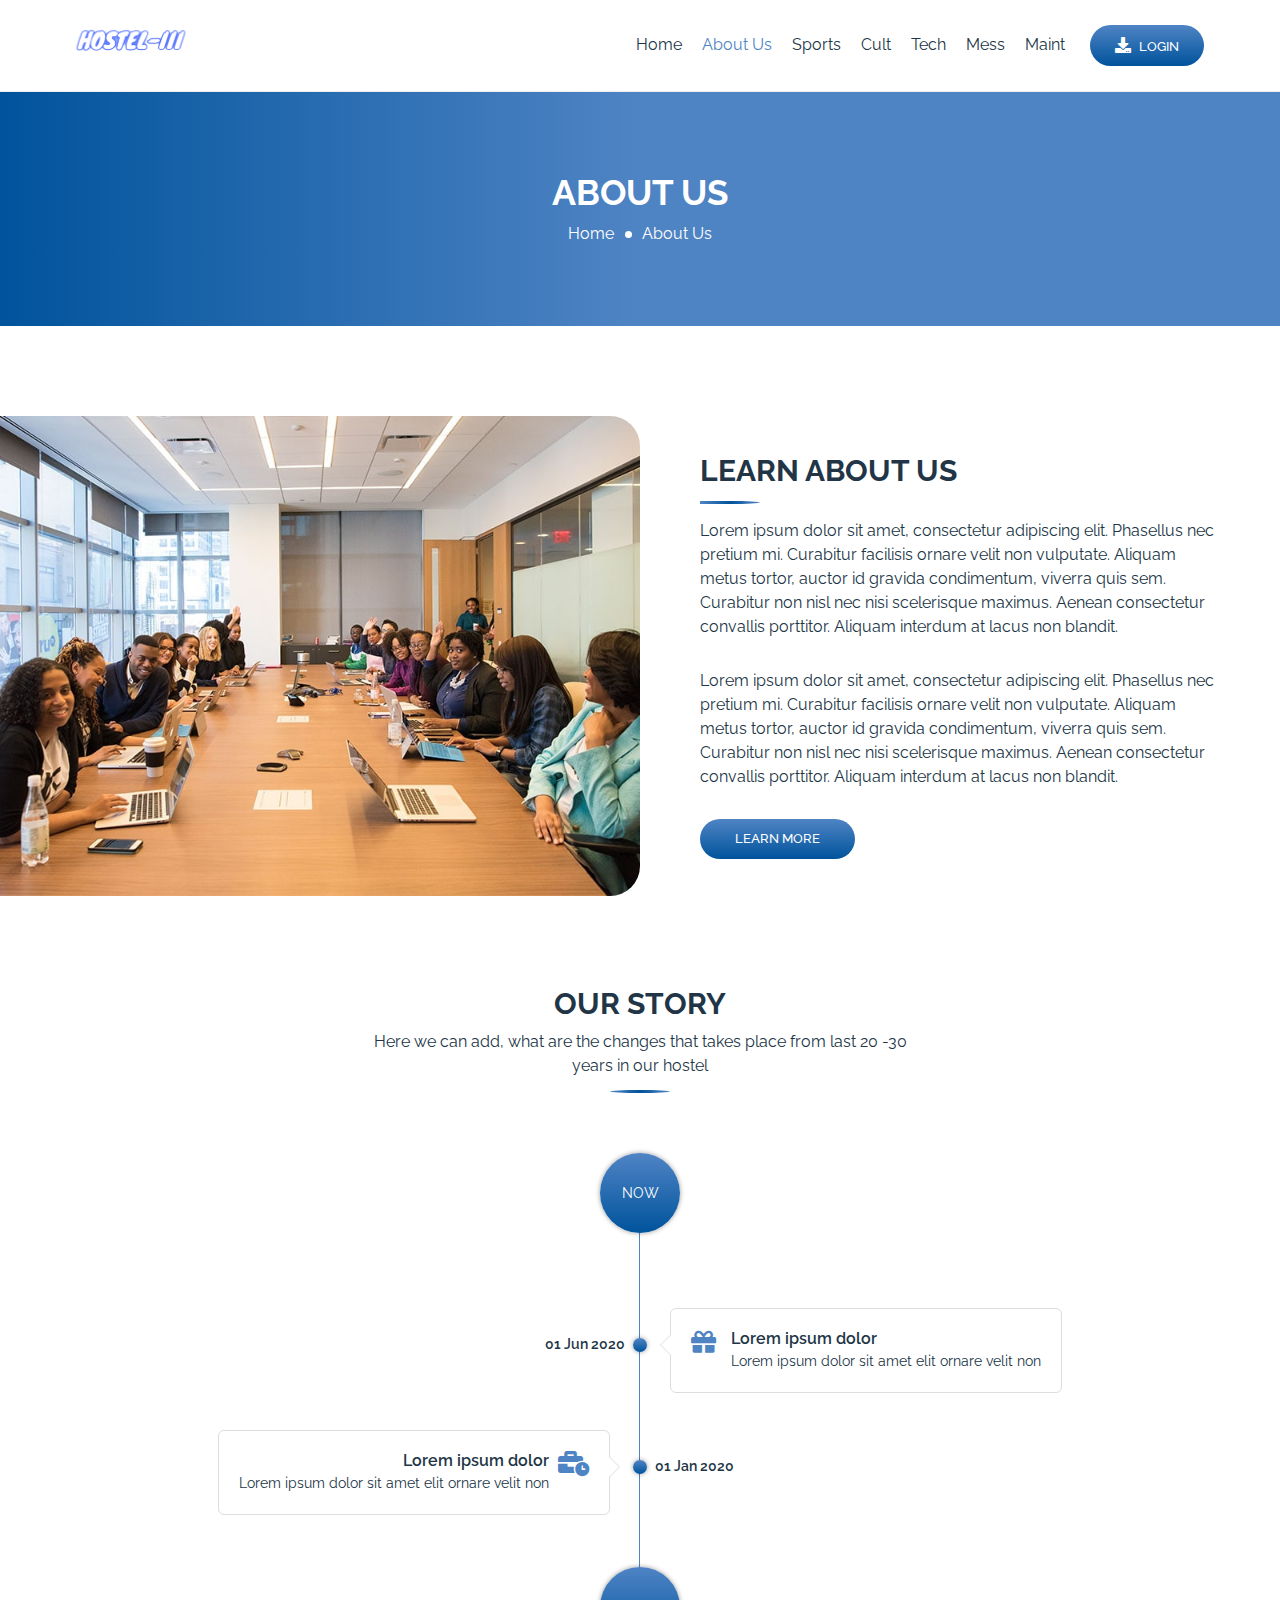
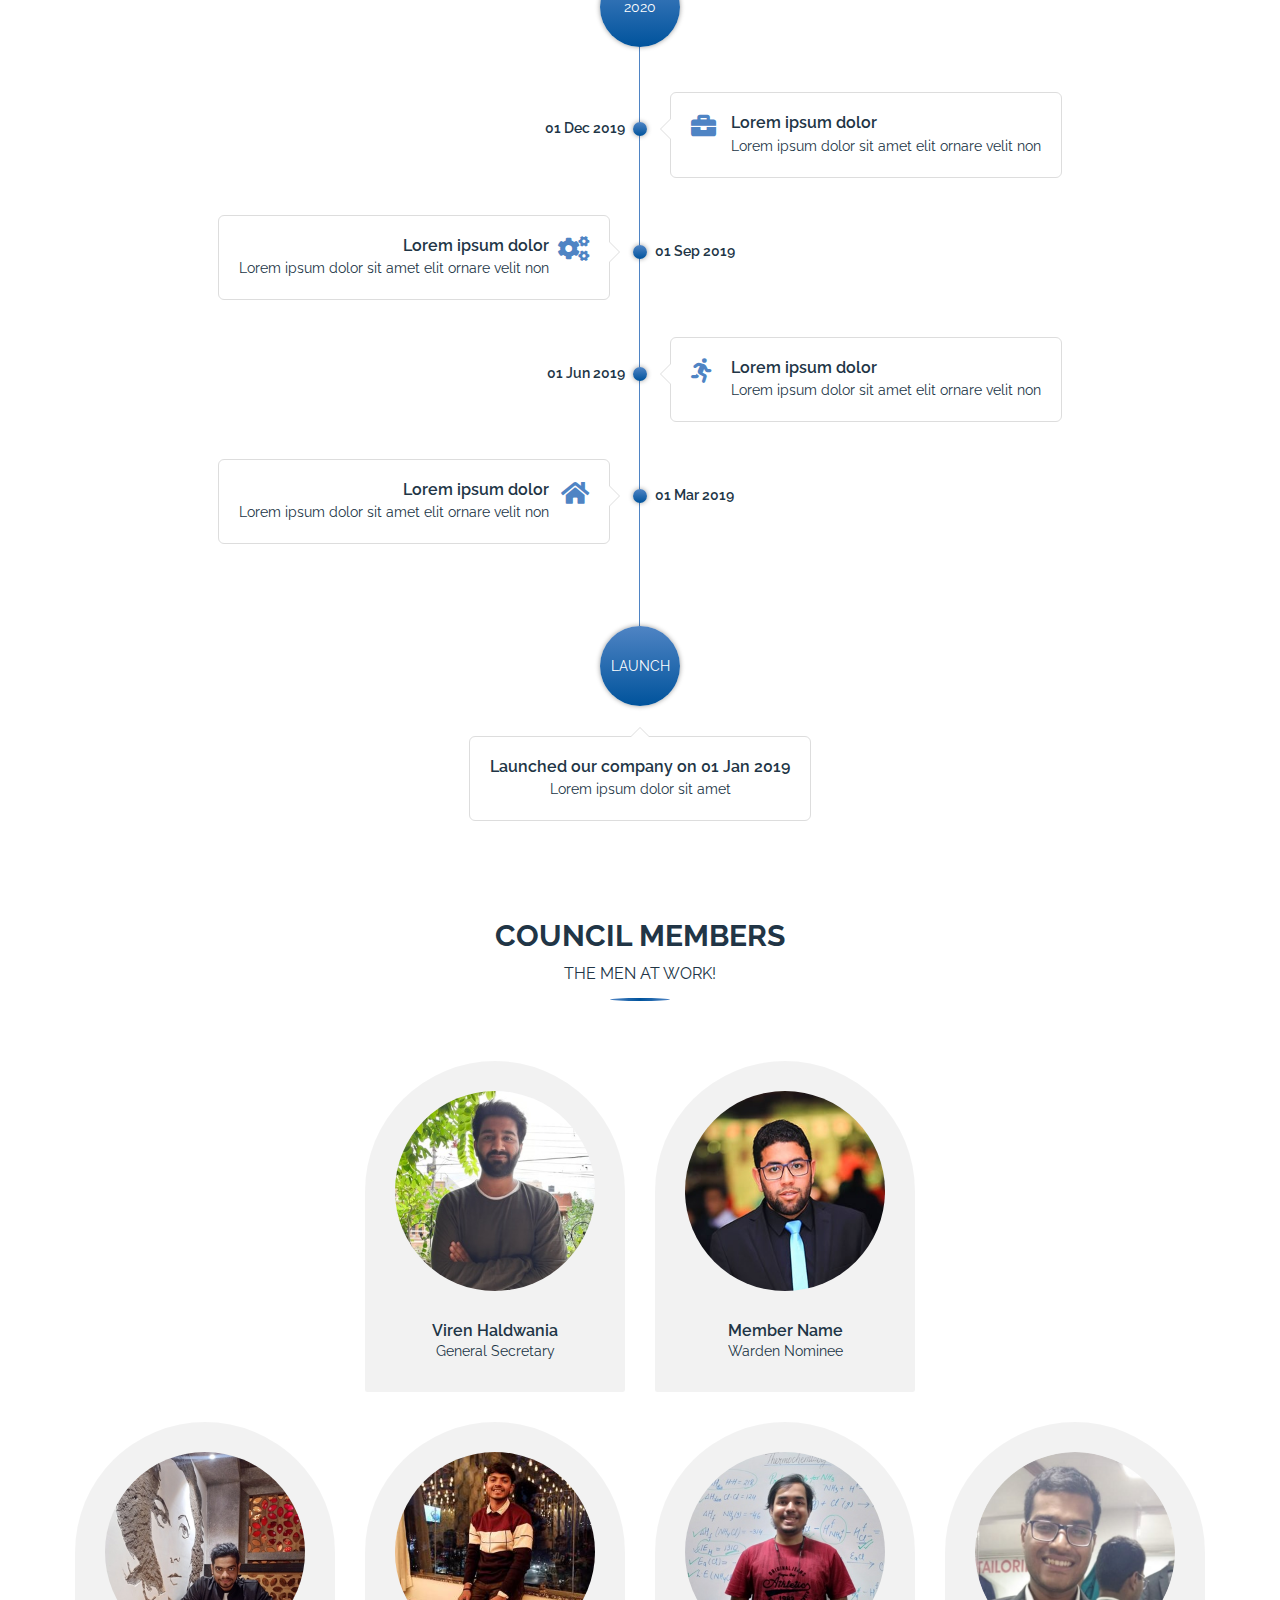
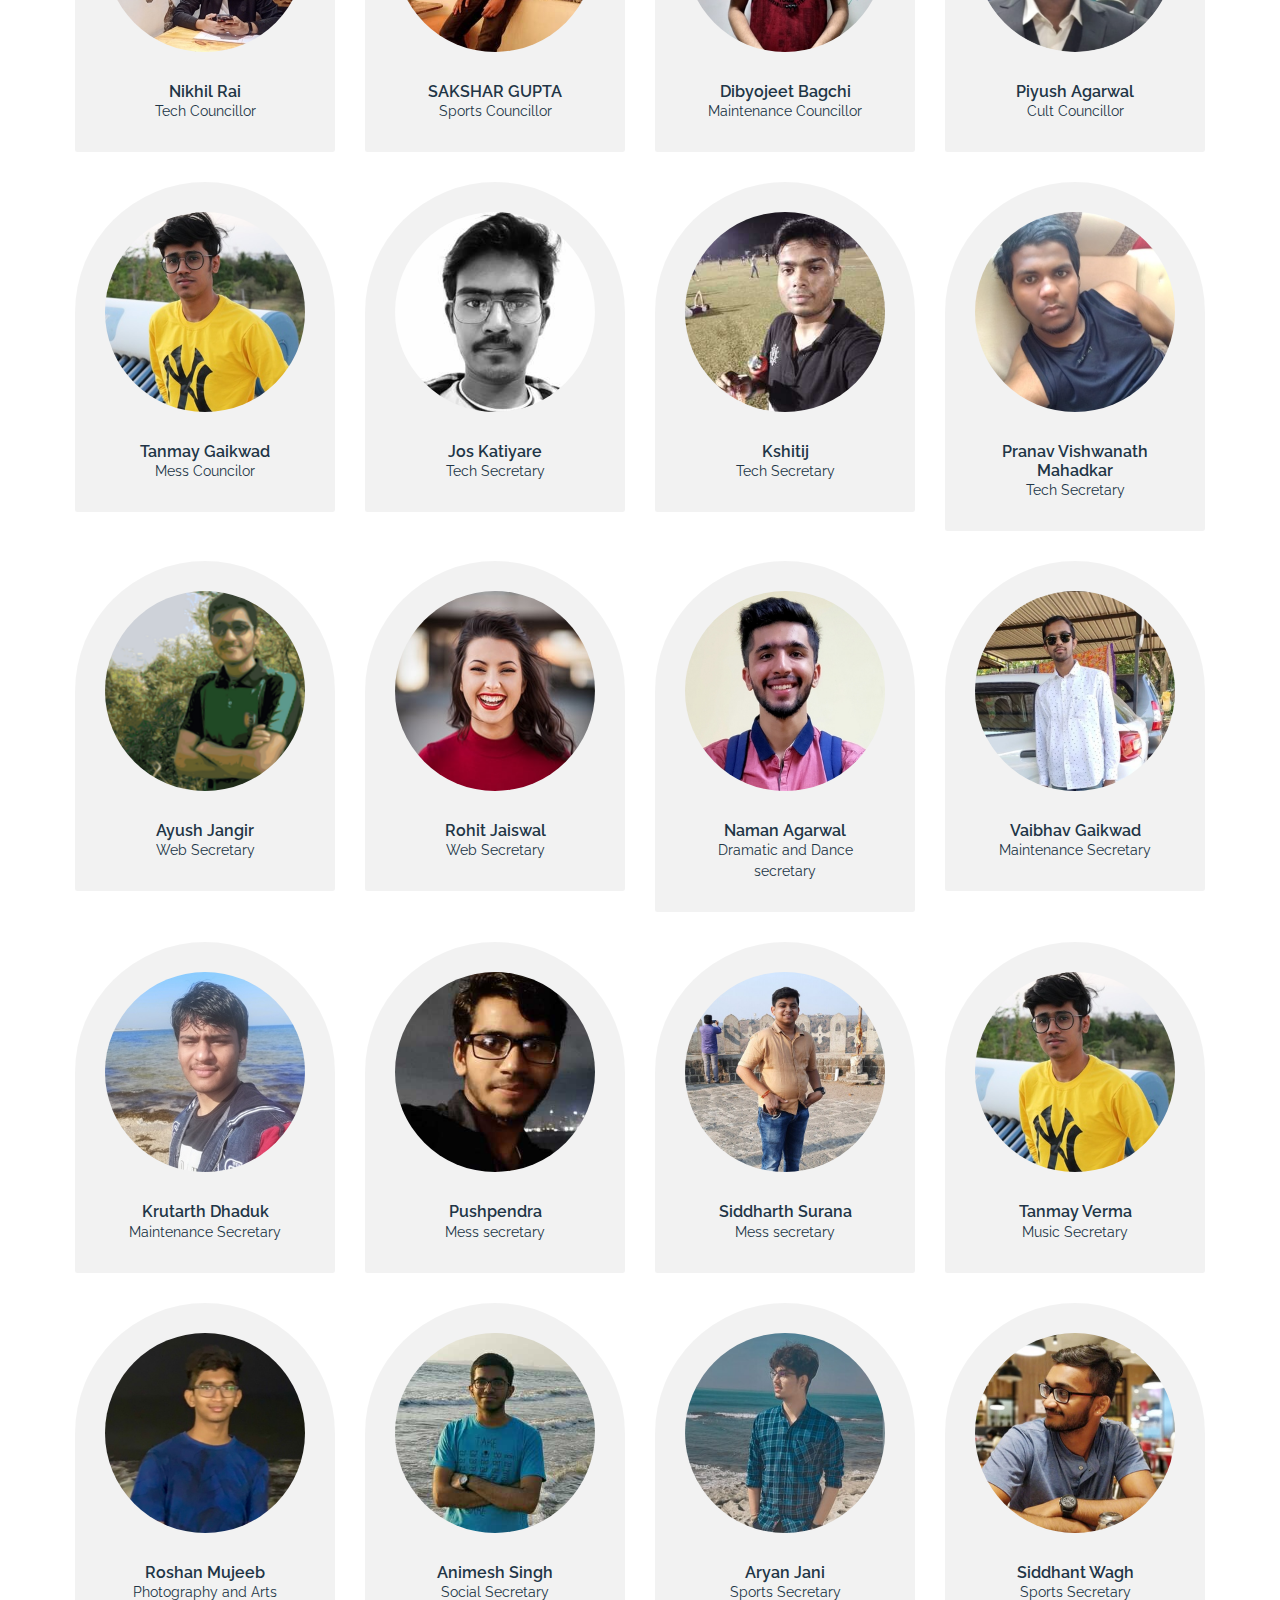
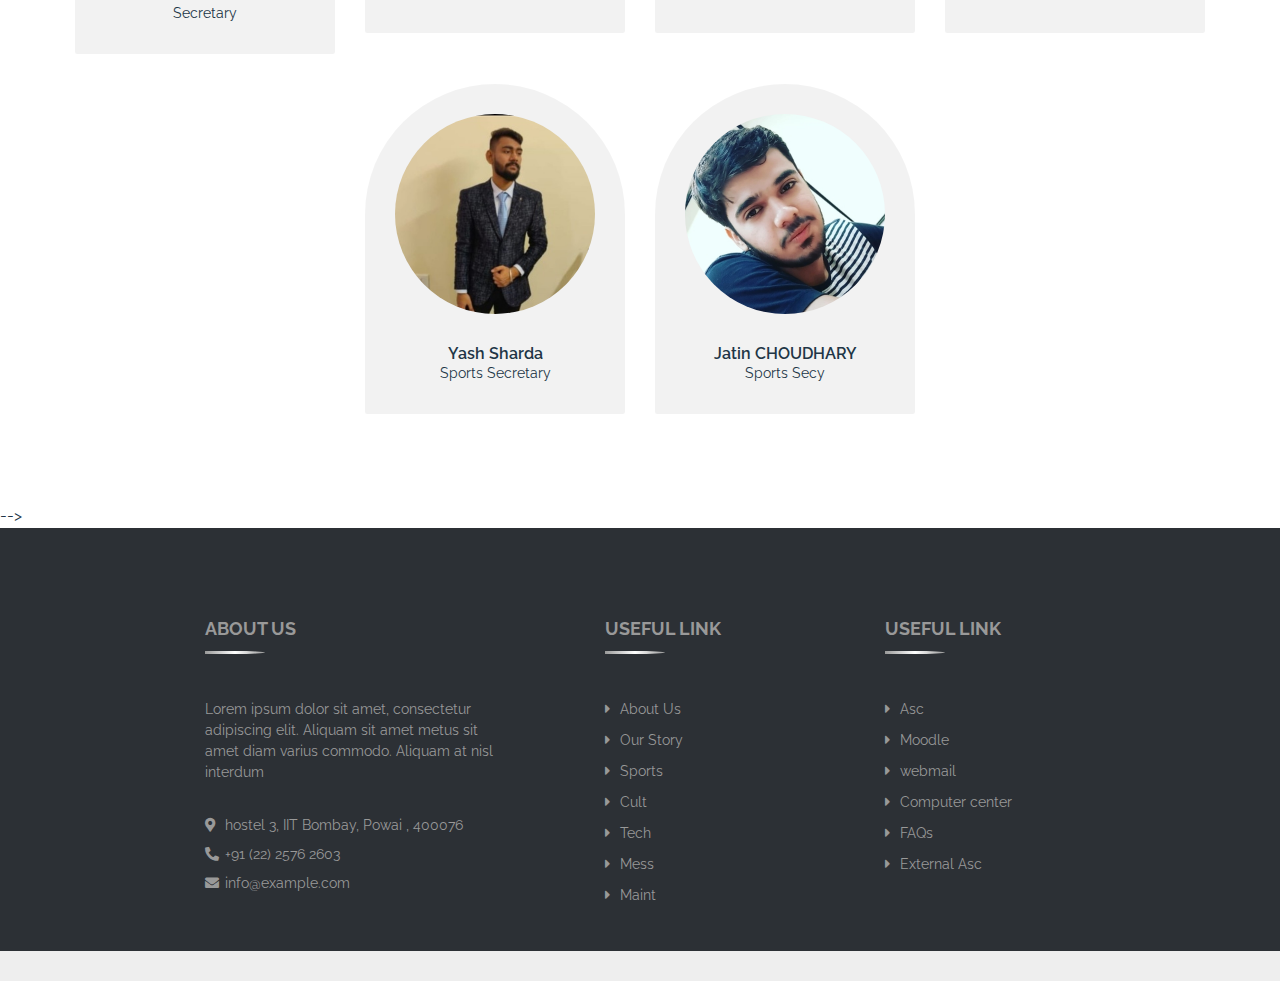
==== commit 448d9eb5: "team page" ====
--- a/about.html
+++ b/about.html
@@ -39,7 +39,7 @@
                         </div>
                         <div class="col-lg-10">
                             <div class="topbar">
-                                <div class="topbar-col">
+                                <!-- <div class="topbar-col">
                                     <a href="tel:+012 345 67890"><i class="fa fa-phone-alt"></i>+91 (22) 2576 2603</a>
                                 </div>
                                 <div class="topbar-col">
@@ -53,7 +53,7 @@
                                         <a href=""><i class="fab fa-instagram"></i></a>
                                         <a href=""><i class="fab fa-linkedin-in"></i></a>
                                     </div>
-                                </div>
+                                </div> -->
                             </div>
                             <div class="navbar navbar-expand-lg bg-light navbar-light">
                                 <a href="#" class="navbar-brand">MENU</a>
@@ -305,11 +305,11 @@
             <div class="team">
                 <div class="container-fluid">
                     <div class="section-header">
-                        <h2>Our Team -THE MEN AT WORK!</h2>
-                        <p>Our Team is responsible for all the activities , management , maintainance within the hostel </p>
-                    </div>
-                    <div class="row">
-                        <div class="col-sm-6 col-lg-3 ">
+                        <h2>Council Members</h2>
+                        <p>THE MEN AT WORK! </p>
+                    </div>
+                    <div class="row"  style="justify-content: center;">
+                        <!-- <div class="col-sm-6 col-lg-3 ">
                             <div class="team-item">
                                 <div class="team-img">
                                     <img src="img/team-1.jpg" alt="Team">
@@ -324,13 +324,55 @@
                                     <a href=""><i class="fab fa-linkedin-in"></i></a>
                                     <a href=""><i class="fab fa-pinterest"></i></a>
                                     <a href=""><i class="fab fa-youtube"></i></a>
-                                </div>
-                            </div>
-                        </div>
-                        <div class="col-sm-6 col-lg-3 ">
-                            <div class="team-item">
-                                <div class="team-img">
-                                    <img src="img/team-2.jpg" alt="Team">
+                                </div> 
+                            </div>
+                        </div> -->
+                        <div class="col-sm-6 col-lg-3 ">
+                            <div class="team-item">
+                                <div class="team-img">
+                                    <img src="img/team/viren.jpg" alt="Team">
+                                </div>
+                                <div class="team-text">
+                                    <h3>Viren Haldwania</h3>
+                                    <p>General Secretary</p>
+                                </div>
+                                <div class="team-social">
+                                    <a href="tel:9462282385"><i class="fa fa-phone-alt">&nbsp;9462282385</i></a><br>
+                                    <a href="https://www.facebook.com/viren.haldwania"><i class="fab fa-facebook-f">                 </i></a>
+                                    <a href="https://www.instagram.com/virenhaldwania/"><i class="fab fa-instagram"></i></a>
+                                    <a href="mailto:haldwaniav@gmail.com"><i class="fa fa-envelope"></i></a>
+                                    <br>
+                                    
+                                    <!-- <a href=""><i class="fab fa-email"></i></a>
+                                    <a href=""><i class="fab fa-youtube"></i></a> -->
+                                </div>
+                            </div>
+                        </div>
+                        <div class="col-sm-6 col-lg-3 ">
+                            <div class="team-item">
+                                <div class="team-img">
+                                    <img src="img/team-3.jpg" alt="Team">
+                                </div>
+                                <div class="team-text">
+                                    <h3>Member Name</h3>
+                                    <p>Warden Nominee</p>
+                                </div>
+                                <div class="team-social">
+                                    <a href="tel:9462282385"><i class="fa fa-phone-alt">&nbsp;9462282385</i></a><br>
+                                    <a href="https://www.facebook.com/viren.haldwania"><i class="fab fa-facebook-f">                 </i></a>
+                                    <a href="https://www.instagram.com/virenhaldwania/"><i class="fab fa-instagram"></i></a>
+                                    <a href="mailto:haldwaniav@gmail.com"><i class="fa fa-envelope"></i></a>
+                                    <br>
+                                    
+                                    <!-- <a href=""><i class="fab fa-email"></i></a>
+                                    <a href=""><i class="fab fa-youtube"></i></a> -->
+                                </div>
+                            </div>
+                        </div>
+                        <!-- <div class="col-sm-6 col-lg-3 ">
+                            <div class="team-item">
+                                <div class="team-img">
+                                    <img src="img/team-4.jpg" alt="Team">
                                 </div>
                                 <div class="team-text">
                                     <h3>Member Name</h3>
@@ -344,11 +386,486 @@
                                     <a href=""><i class="fab fa-youtube"></i></a>
                                 </div>
                             </div>
-                        </div>
-                        <div class="col-sm-6 col-lg-3 ">
+                        </div> -->
+                    </div>
+                    <div class="row">
+                        <div class="col-sm-6 col-lg-3 ">
+                            <div class="team-item">
+                                <div class="team-img">
+                                    <img src="img/team/nikhil.jpg" alt="Team">
+                                </div>
+                                <div class="team-text">
+                                    <h3>Nikhil Rai</h3>
+                                    <p>Tech Councillor</p>
+                                </div>
+                                <div class="team-social">
+                                    <a href="tel:7277227018"><i class="fa fa-phone-alt">&nbsp;7277227018</i></a><br>
+                                    <a href="https://www.facebook.com/nikhilrturner"><i class="fab fa-facebook-f">                 </i></a>
+                                    <a href="https://www.instagram.com/nikhilrturner"><i class="fab fa-instagram"></i></a>
+                                    <a href="mailto:nikhil10rai@gmail.com"><i class="fa fa-envelope"></i></a>
+                                    <br>
+                                    
+                                    <!-- <a href=""><i class="fab fa-email"></i></a>
+                                    <a href=""><i class="fab fa-youtube"></i></a> -->
+                                </div>
+                            </div>
+                        </div>
+                        <div class="col-sm-6 col-lg-3 ">
+                            <div class="team-item">
+                                <div class="team-img">
+                                    <img src="img/team/saskhar.jpg" alt="Team">
+                                </div>
+                                <div class="team-text">
+                                    <h3>SAKSHAR GUPTA</h3>
+                                    <p>Sports Councillor</p>
+                                </div>
+                                <div class="team-social">
+                                    <a href="tel:9407527803"><i class="fa fa-phone-alt">&nbsp;9407527803</i></a><br>
+                                    <!-- <a href="https://www.facebook.com/viren.haldwania"><i class="fab fa-facebook-f">                 </i></a> -->
+                                    <a href="https://www.instagram.com/saksy_04/"><i class="fab fa-instagram"></i></a>
+                                    <a href="mailto:saksharg13@gmail.com"><i class="fa fa-envelope"></i></a>
+                                    <br>
+                                    
+                                    <!-- <a href=""><i class="fab fa-email"></i></a>
+                                    <a href=""><i class="fab fa-youtube"></i></a> -->
+                                </div>
+                            </div>
+                        </div>
+                        <div class="col-sm-6 col-lg-3 ">
+                            <div class="team-item">
+                                <div class="team-img">
+                                    <img src="img/team/dibo.jpg" alt="Team">
+                                </div>
+                                <div class="team-text">
+                                    <h3>Dibyojeet Bagchi </h3>
+                                    <p>Maintenance Councillor </p>
+                                </div>
+                                <div class="team-social">
+                                    <a href="tel:8340620517"><i class="fa fa-phone-alt">&nbsp;08340620517</i></a><br>
+                                    <a href="https://www.facebook.com/dibyojeet.bagchi"><i class="fab fa-facebook-f">                 </i></a>
+                                    <!-- <a href="https://www.instagram.com/virenhaldwania/"><i class="fab fa-instagram"></i></a> -->
+                                    <a href="mailto:dibyojeetbagchi@gmail.com"><i class="fa fa-envelope"></i></a>
+                                    <br>
+                                    
+                                    <!-- <a href=""><i class="fab fa-email"></i></a>
+                                    <a href=""><i class="fab fa-youtube"></i></a> -->
+                                </div>
+                            </div>
+                        </div>
+                        <div class="col-sm-6 col-lg-3 ">
+                            <div class="team-item">
+                                <div class="team-img">
+                                    <img src="img/team/piyush.png" alt="Team">
+                                </div>
+                                <div class="team-text">
+                                    <h3>Piyush Agarwal</h3>
+                                    <p>Cult Councillor</p>
+                                </div>
+                                <div class="team-social">
+                                    <a href="tel:6205040548"><i class="fa fa-phone-alt">&nbsp;6205040548</i></a><br>
+                                    <!-- <a href="https://www.facebook.com/viren.haldwania"><i class="fab fa-facebook-f">                 </i></a> -->
+                                    <!-- <a href="https://www.instagram.com/virenhaldwania/"><i class="fab fa-instagram"></i></a> -->
+                                    <a href="mailto:piyushbora1999@gmail.com "><i class="fa fa-envelope"></i></a>
+                                    <br>
+                                    
+                                    <!-- <a href=""><i class="fab fa-email"></i></a>
+                                    <a href=""><i class="fab fa-youtube"></i></a> -->
+                                </div>
+                            </div>
+                        </div>
+                    </div>
+                    <div class="row">
+                        <div class="col-sm-6 col-lg-3 ">
+                            <div class="team-item">
+                                <div class="team-img">
+                                    <img src="img/team/tanmay.jpg" alt="Team">
+                                </div>
+                                <div class="team-text">
+                                    <h3>Tanmay Gaikwad</h3>
+                                    <p>Mess Councilor</p>
+                                </div>
+                                <div class="team-social">
+                                    <a href="tel:9462282385"><i class="fa fa-phone-alt">&nbsp;9462282385</i></a><br>
+                                    <!-- <a href="https://www.facebook.com/viren.haldwania"><i class="fab fa-facebook-f">                 </i></a> -->
+                                    <!-- <a href="https://www.instagram.com/virenhaldwania/"><i class="fab fa-instagram"></i></a> -->
+                                    <a href="mailto:tanmaygaikwad200004@gmail.com"><i class="fa fa-envelope"></i></a>
+                                    <br>
+                                    
+                                    <!-- <a href=""><i class="fab fa-email"></i></a>
+                                    <a href=""><i class="fab fa-youtube"></i></a> -->
+                                </div>
+                            </div>
+                        </div>
+                        <div class="col-sm-6 col-lg-3 ">
+                            <div class="team-item">
+                                <div class="team-img">
+                                    <img src="img/team/jos.jpg" alt="Team">
+                                </div>
+                                <div class="team-text">
+                                    <h3>Jos Katiyare</h3>
+                                    <p>Tech Secretary</p>
+                                </div>
+                                <div class="team-social">
+                                    <a href="tel:6266888500"><i class="fa fa-phone-alt">&nbsp;6266888500</i></a><br>
+                                    <a href="https://www.facebook.com/josh.katiyare/"><i class="fab fa-facebook-f">                 </i></a>
+                                    <a href="https://www.instagram.com/_jos._.h_"><i class="fab fa-instagram"></i></a>
+                                    <a href="mailto:joshkatiyare1903@gmail.com"><i class="fa fa-envelope"></i></a>
+                                    <br>
+                                    
+                                    <!-- <a href=""><i class="fab fa-email"></i></a>
+                                    <a href=""><i class="fab fa-youtube"></i></a> -->
+                                </div>
+                            </div>
+                        </div>
+                        <div class="col-sm-6 col-lg-3 ">
+                            <div class="team-item">
+                                <div class="team-img">
+                                    <img src="img/team/Kshitij.jpg" alt="Team">
+                                </div>
+                                <div class="team-text">
+                                    <h3>Kshitij</h3>
+                                    <p>Tech Secretary</p>
+                                </div>
+                                <div class="team-social">
+                                    <a href="tel:9334231129"><i class="fa fa-phone-alt">&nbsp;9334231129</i></a><br>
+                                    <!-- <a href="https://www.facebook.com/viren.haldwania"><i class="fab fa-facebook-f">                 </i></a> -->
+                                    <!-- <a href="https://www.instagram.com/virenhaldwania/"><i class="fab fa-instagram"></i></a> -->
+                                    <a href="mailto:19D180014@iitb.ac.in"><i class="fa fa-envelope"></i></a>
+                                    <br>
+                                    
+                                    <!-- <a href=""><i class="fab fa-email"></i></a>
+                                    <a href=""><i class="fab fa-youtube"></i></a> -->
+                                </div>
+                            </div>
+                        </div>
+                        <div class="col-sm-6 col-lg-3 ">
+                            <div class="team-item">
+                                <div class="team-img">
+                                    <img src="img/team/pranav.jpg" alt="Team">
+                                </div>
+                                <div class="team-text">
+                                    <h3>Pranav Vishwanath Mahadkar</h3>
+                                    <p>Tech Secretary</p>
+                                </div>
+                                <div class="team-social">
+                                    <a href="tel:09167222636"><i class="fa fa-phone-alt">&nbsp;09167222636</i></a><br>
+                                    <a href="https://www.facebook.com/pranav.mahadkar.5"><i class="fab fa-facebook-f">                 </i></a>
+                                    <a href="https://www.instagram.com/pranav_v_m_07/"><i class="fab fa-instagram"></i></a>
+                                    <a href="mailto:pranavmahadkar07@iitb.ac.in"><i class="fa fa-envelope"></i></a>
+                                    <br>
+                                    
+                                    <!-- <a href=""><i class="fab fa-email"></i></a>
+                                    <a href=""><i class="fab fa-youtube"></i></a> -->
+                                </div>
+                            </div>
+                        </div>
+                    </div>
+                    <div class="row">
+                        <div class="col-sm-6 col-lg-3 ">
+                            <div class="team-item">
+                                <div class="team-img">
+                                    <img src="img/team/ayush.png" alt="Team">
+                                </div>
+                                <div class="team-text">
+                                    <h3>Ayush Jangir</h3>
+                                    <p>Web Secretary</p>
+                                </div>
+                                <div class="team-social">
+                                    <a href="tel:8696923282"><i class="fa fa-phone-alt">&nbsp;8696923282</i></a><br>
+                                    <a href="https://www.facebook.com/ayush.jangir.025"><i class="fab fa-facebook-f">                 </i></a>
+                                    <a href="https://www.instagram.com/ayush.jangir.025"><i class="fab fa-instagram"></i></a>
+                                    <a href="mailto:190050025@iitb.ac.in"><i class="fa fa-envelope"></i></a>
+                                    <br>
+                                    
+                                    <!-- <a href=""><i class="fab fa-email"></i></a>
+                                    <a href=""><i class="fab fa-youtube"></i></a> -->
+                                </div>
+                            </div>
+                        </div>
+                        <div class="col-sm-6 col-lg-3 ">
+                            <div class="team-item">
+                                <div class="team-img">
+                                    <img src="img/team-2.jpg" alt="Team">
+                                </div>
+                                <div class="team-text">
+                                    <h3>Rohit Jaiswal</h3>
+                                    <p>Web Secretary</p>
+                                </div>
+                                <div class="team-social">
+                                    <a href="tel:7255093191"><i class="fa fa-phone-alt">&nbsp;7255093191</i></a><br>
+                                    <a href="https://www.facebook.com/rohit.jaiswal.942145"><i class="fab fa-facebook-f">                 </i></a>
+                                    <a href="https://www.instagram.com/jaiswal_rohit07/"><i class="fab fa-instagram"></i></a>
+                                    <a href="mailto:jaiswal07rohit@gmail.com"><i class="fa fa-envelope"></i></a>
+                                    <br>
+                                    
+                                    <!-- <a href=""><i class="fab fa-email"></i></a>
+                                    <a href=""><i class="fab fa-youtube"></i></a> -->
+                                </div>
+                            </div>
+                        </div>
+                        <div class="col-sm-6 col-lg-3 ">
+                            <div class="team-item">
+                                <div class="team-img">
+                                    <img src="img/team/naman.jpg" alt="Team">
+                                </div>
+                                <div class="team-text">
+                                    <h3>Naman Agarwal</h3>
+                                    <p>Dramatic and Dance secretary</p>
+                                </div>
+                                <div class="team-social">
+                                    <a href="tel:09557077590"><i class="fa fa-phone-alt">&nbsp;09557077590</i></a><br>
+                                    <a href="https://www.facebook.com/naman.agarwal.9674"><i class="fab fa-facebook-f">                 </i></a>
+                                    <a href="https://instagram.com/the_valiant_naman?igshid=iq2k3ys802fn"><i class="fab fa-instagram"></i></a>
+                                    <a href="mailto:nagarwal1510@gmail.com"><i class="fa fa-envelope"></i></a>
+                                    <br>
+                                    
+                                    <!-- <a href=""><i class="fab fa-email"></i></a>
+                                    <a href=""><i class="fab fa-youtube"></i></a> -->
+                                </div>
+                            </div>
+                        </div>
+                        <div class="col-sm-6 col-lg-3 ">
+                            <div class="team-item">
+                                <div class="team-img">
+                                    <img src="img/team/vai.jpg" alt="Team">
+                                </div>
+                                <div class="team-text">
+                                    <h3>Vaibhav Gaikwad</h3>
+                                    <p>Maintenance Secretary</p>
+                                </div>
+                                <div class="team-social">
+                                    <a href="tel:9462282385"><i class="fa fa-phone-alt">&nbsp;9462282385</i></a><br>
+                                    <a href="https://www.facebook.com/profile.php?id=100011044184182"><i class="fab fa-facebook-f">                 </i></a>
+                                    <!-- <a href="https://www.instagram.com/virenhaldwania/"><i class="fab fa-instagram"></i></a> -->
+                                    <a href="mailto:vaibhavgaikwad12asus@gmail.com"><i class="fa fa-envelope"></i></a>
+                                    <br>
+                                    
+                                    <!-- <a href=""><i class="fab fa-email"></i></a>
+                                    <a href=""><i class="fab fa-youtube"></i></a> -->
+                                </div>
+                            </div>
+                        </div>
+                    </div>
+                    <div class="row"  style="justify-content: center;">
+                        <div class="col-sm-6 col-lg-3 ">
+                            <div class="team-item">
+                                <div class="team-img">
+                                    <img src="img/team/krutarth.jpg" alt="Team">
+                                </div>
+                                <div class="team-text">
+                                    <h3>Krutarth Dhaduk</h3>
+                                    <p>Maintenance Secretary</p>
+                                </div>
+                                <div class="team-social">
+                                    <a href="tel:9426908824"><i class="fa fa-phone-alt">&nbsp;9426908824</i></a><br>
+                                    <a href="https://www.facebook.com/krutarth.dhaduk.3"><i class="fab fa-facebook-f">                 </i></a>
+                                    <a href="https://www.instagram.com/krut_ddk/?funlid=FWzF6dTkcogmv0Ku"><i class="fab fa-instagram"></i></a>
+                                    <a href="mailto:krutarthdhaduk2000@gmail.com"><i class="fa fa-envelope"></i></a>
+                                </div> 
+                            </div>
+                        </div> 
+                        <div class="col-sm-6 col-lg-3 ">
+                            <div class="team-item">
+                                <div class="team-img">
+                                    <img src="img/team/pushp.jpg" alt="Team">
+                                </div>
+                                <div class="team-text">
+                                    <h3>Pushpendra</h3>
+                                    <p>Mess secretary</p>
+                                </div>
+                                <div class="team-social">
+                                    <a href="tel:7983742750"><i class="fa fa-phone-alt">&nbsp;7983742750</i></a><br>
+                                    <a href="https://www.facebook.com/hardik.yadav.3591"><i class="fab fa-facebook-f">                 </i></a>
+                                    <a href="https://www.instagram.com/hardiky04/"><i class="fab fa-instagram"></i></a>
+                                    <a href="mailto:push83088@gmail.com"><i class="fa fa-envelope"></i></a>
+                                    <br>
+                                    
+                                    <!-- <a href=""><i class="fab fa-email"></i></a>
+                                    <a href=""><i class="fab fa-youtube"></i></a> -->
+                                </div>
+                            </div>
+                        </div>
+                        <div class="col-sm-6 col-lg-3 ">
+                            <div class="team-item">
+                                <div class="team-img">
+                                    <img src="img/team/sid.jpg" alt="Team">
+                                </div>
+                                <div class="team-text">
+                                    <h3>Siddharth Surana</h3>
+                                    <p>Mess secretary</p>
+                                </div>
+                                <div class="team-social">
+                                    <a href="tel:9822398822"><i class="fa fa-phone-alt">&nbsp;9822398822</i></a><br>
+                                    <!-- <a href="https://www.facebook.com/viren.haldwania"><i class="fab fa-facebook-f">                 </i></a> -->
+                                    <!-- <a href="https://www.instagram.com/virenhaldwania/"><i class="fab fa-instagram"></i></a> -->
+                                    <a href="mailto:suranasid01@gmail.com"><i class="fa fa-envelope"></i></a>
+                                    <br>
+                                    
+                                    <!-- <a href=""><i class="fab fa-email"></i></a>
+                                    <a href=""><i class="fab fa-youtube"></i></a> -->
+                                </div>
+                            </div>
+                        </div>
+                        <div class="col-sm-6 col-lg-3 ">
+                            <div class="team-item">
+                                <div class="team-img">
+                                    <img src="img/team/tanmay.jpg" alt="Team">
+                                </div>
+                                <div class="team-text">
+                                    <h3>Tanmay Verma</h3>
+                                    <p>Music Secretary</p>
+                                </div>
+                                <div class="team-social">
+                                    <a href="tel:8385048884"><i class="fa fa-phone-alt">&nbsp;8385048884</i></a><br>
+                                    <a href="https://www.facebook.com/profile.php?id=100008545608352"><i class="fab fa-facebook-f">                 </i></a> -->
+                                    <a href="https://www.instagram.com/vtanmay__3103/?hl=en/"><i class="fab fa-instagram"></i></a> 
+                                    <a href="mailto:vtanmay123@gmail.com"><i class="fa fa-envelope"></i></a>
+                                </div>
+                            </div>
+                        </div> 
+                    </div>
+                    <div class="row"  style="justify-content: center;">
+                        <div class="col-sm-6 col-lg-3 ">
+                            <div class="team-item">
+                                <div class="team-img">
+                                    <img src="img/team/roushan.jpg" alt="Team">
+                                </div>
+                                <div class="team-text">
+                                    <h3>Roshan Mujeeb</h3>
+                                    <p>Photography and Arts Secretary</p>
+                                </div>
+                                <div class="team-social">
+                                    <a href="tel:9895223038"><i class="fa fa-phone-alt">&nbsp;9895223038</i></a><br>
+                                    <!-- <a href="https://www.facebook.com/profile.php?id=100008545608352"><i class="fab fa-facebook-f">                 </i></a> --> -->
+                                    <!-- <a href="https://www.instagram.com/vtanmay__3103/?hl=en/"><i class="fab fa-instagram"></i></a>  -->
+                                    <a href="mailto:roshanmkabeer@gmail.com"><i class="fa fa-envelope"></i></a>
+                                </div> 
+                            </div>
+                        </div> 
+                        <div class="col-sm-6 col-lg-3 ">
+                            <div class="team-item">
+                                <div class="team-img">
+                                    <img src="img/team/ani.jpg" alt="Team">
+                                </div>
+                                <div class="team-text">
+                                    <h3>Animesh Singh</h3>
+                                    <p>Social Secretary</p>
+                                </div>
+                                <div class="team-social">
+                                    <a href="tel:8447458709"><i class="fa fa-phone-alt">&nbsp;8447458709</i></a><br>
+                                    <a href="https://www.facebook.com/animeshsingh1915"><i class="fab fa-facebook-f">                 </i></a>
+                                    <a href="https://www.instagram.com/animesh_singh18/"><i class="fab fa-instagram"></i></a>
+                                    <a href="mailto:190040015@iitb.ac.in"><i class="fa fa-envelope"></i></a>
+                                    <br>
+                                    
+                                    <!-- <a href=""><i class="fab fa-email"></i></a>
+                                    <a href=""><i class="fab fa-youtube"></i></a> -->
+                                </div>
+                            </div>
+                        </div>
+                        <div class="col-sm-6 col-lg-3 ">
+                            <div class="team-item">
+                                <div class="team-img">
+                                    <img src="img/team/aryan.jpg" alt="Team">
+                                </div>
+                                <div class="team-text">
+                                    <h3>Aryan Jani</h3>
+                                    <p>Sports Secretary</p>
+                                </div>
+                                <div class="team-social">
+                                    <a href="tel:9228382999"><i class="fa fa-phone-alt">&nbsp;9228382999</i></a><br>
+                                    <a href="https://www.facebook.com/profile.php?id=100007986550466"><i class="fab fa-facebook-f">                 </i></a>
+                                    <a href="https://www.instagram.com/aryan_jani_4101/"><i class="fab fa-instagram"></i></a>
+                                    <a href="mailto:aryanjani4101@gmail.com"><i class="fa fa-envelope"></i></a>
+                                    <br>
+                                    
+                                    <!-- <a href=""><i class="fab fa-email"></i></a>
+                                    <a href=""><i class="fab fa-youtube"></i></a> -->
+                                </div>
+                            </div>
+                        </div>
+                         <div class="col-sm-6 col-lg-3 ">
+                            <div class="team-item">
+                                <div class="team-img">
+                                    <img src="img/team/wagh.jpg" alt="Team">
+                                </div>
+                                <div class="team-text">
+                                    <h3>Siddhant Wagh</h3>
+                                    <p>Sports Secretary </p>
+                                </div>
+                                <div class="team-social">
+                                    <a href="tel:8291531726"><i class="fa fa-phone-alt">&nbsp;8291531726</i></a><br>
+                                    <!-- <a href="https://www.facebook.com/profile.php?id=100007986550466"><i class="fab fa-facebook-f">                 </i></a> -->
+                                    <!-- <a href="https://www.instagram.com/aryan_jani_4101/"><i class="fab fa-instagram"></i></a> -->
+                                    <a href="mailto:190100139@iitb.ac.in"><i class="fa fa-envelope"></i></a>
+                                </div>
+                            </div>
+                        </div> 
+                    </div>
+                    <div class="row"  style="justify-content: center;">
+                        <div class="col-sm-6 col-lg-3 ">
+                            <div class="team-item">
+                                <div class="team-img">
+                                    <img src="img/team/yash.jpg" alt="Team">
+                                </div>
+                                <div class="team-text">
+                                    <h3>Yash Sharda</h3>
+                                    <p>Sports Secretary </p>
+                                </div>
+                                <div class="team-social">
+                                    <a href="tel:9119217004"><i class="fa fa-phone-alt">&nbsp;9119217004</i></a><br>
+                                    <!-- <a href="https://www.facebook.com/profile.php?id=100007986550466"><i class="fab fa-facebook-f">                 </i></a> -->
+                                    <!-- <a href="https://www.instagram.com/aryan_jani_4101/"><i class="fab fa-instagram"></i></a> -->
+                                    <a href="mailto:yash.maheshwari.2820@gmail.com"><i class="fa fa-envelope"></i></a>
+                                </div> 
+                            </div>
+                        </div> 
+                        <div class="col-sm-6 col-lg-3 ">
+                            <div class="team-item">
+                                <div class="team-img">
+                                    <img src="img/team/Jatin.jpg" alt="Team">
+                                </div>
+                                <div class="team-text">
+                                    <h3>Jatin CHOUDHARY</h3>
+                                    <p>Sports Secy</p>
+                                </div>
+                                <div class="team-social">
+                                    <a href="tel:06378847270"><i class="fa fa-phone-alt">&nbsp;06378847270</i></a><br>
+                                    <a href="https://www.facebook.com/jatin.choudhary.400/"><i class="fab fa-facebook-f">                 </i></a>
+                                    <a href="https://www.instagram.com/jatin_choudhary0710/"><i class="fab fa-instagram"></i></a>
+                                    <a href="mailto:jatinchoudhary400@gmail.com"><i class="fa fa-envelope"></i></a>
+                                    <br>
+                                    
+                                    <!-- <a href=""><i class="fab fa-email"></i></a>
+                                    <a href=""><i class="fab fa-youtube"></i></a> -->
+                                </div>
+                            </div>
+                        </div>
+                        <!-- <div class="col-sm-6 col-lg-3 ">
                             <div class="team-item">
                                 <div class="team-img">
                                     <img src="img/team-3.jpg" alt="Team">
+                                </div>
+                                <div class="team-text">
+                                    <h3>Member Name</h3>
+                                    <p>Warden Nominee</p>
+                                </div>
+                                <div class="team-social">
+                                    <a href="tel:9462282385"><i class="fa fa-phone-alt">&nbsp;9462282385</i></a><br>
+                                    <a href="https://www.facebook.com/viren.haldwania"><i class="fab fa-facebook-f">                 </i></a>
+                                    <a href="https://www.instagram.com/virenhaldwania/"><i class="fab fa-instagram"></i></a>
+                                    <a href="mailto:haldwaniav@gmail.com"><i class="fa fa-envelope"></i></a>
+                                    <br>
+                                    
+                                    <!-- <a href=""><i class="fab fa-email"></i></a>
+                                    <a href=""><i class="fab fa-youtube"></i></a> -->
+                                </div>
+                            </div>
+                        </div> -->
+                        <!-- <div class="col-sm-6 col-lg-3 ">
+                            <div class="team-item">
+                                <div class="team-img">
+                                    <img src="img/team-4.jpg" alt="Team">
                                 </div>
                                 <div class="team-text">
                                     <h3>Member Name</h3>
@@ -362,252 +879,13 @@
                                     <a href=""><i class="fab fa-youtube"></i></a>
                                 </div>
                             </div>
-                        </div>
-                        <div class="col-sm-6 col-lg-3 ">
-                            <div class="team-item">
-                                <div class="team-img">
-                                    <img src="img/team-4.jpg" alt="Team">
-                                </div>
-                                <div class="team-text">
-                                    <h3>Member Name</h3>
-                                    <p>Designation</p>
-                                </div>
-                                <div class="team-social">
-                                    <a href=""><i class="fab fa-facebook-f"></i></a>
-                                    <a href=""><i class="fab fa-twitter"></i></a>
-                                    <a href=""><i class="fab fa-linkedin-in"></i></a>
-                                    <a href=""><i class="fab fa-pinterest"></i></a>
-                                    <a href=""><i class="fab fa-youtube"></i></a>
-                                </div>
-                            </div>
-                        </div>
-                    </div>
-                    <div class="row">
-                        <div class="col-sm-6 col-lg-3 ">
-                            <div class="team-item">
-                                <div class="team-img">
-                                    <img src="img/team-1.jpg" alt="Team">
-                                </div>
-                                <div class="team-text">
-                                    <h3>Member Name</h3>
-                                    <p>Designation</p>
-                                </div>
-                                <div class="team-social">
-                                    <a href=""><i class="fab fa-facebook-f"></i></a>
-                                    <a href=""><i class="fab fa-twitter"></i></a>
-                                    <a href=""><i class="fab fa-linkedin-in"></i></a>
-                                    <a href=""><i class="fab fa-pinterest"></i></a>
-                                    <a href=""><i class="fab fa-youtube"></i></a>
-                                </div>
-                            </div>
-                        </div>
-                        <div class="col-sm-6 col-lg-3 ">
-                            <div class="team-item">
-                                <div class="team-img">
-                                    <img src="img/team-2.jpg" alt="Team">
-                                </div>
-                                <div class="team-text">
-                                    <h3>Member Name</h3>
-                                    <p>Designation</p>
-                                </div>
-                                <div class="team-social">
-                                    <a href=""><i class="fab fa-facebook-f"></i></a>
-                                    <a href=""><i class="fab fa-twitter"></i></a>
-                                    <a href=""><i class="fab fa-linkedin-in"></i></a>
-                                    <a href=""><i class="fab fa-pinterest"></i></a>
-                                    <a href=""><i class="fab fa-youtube"></i></a>
-                                </div>
-                            </div>
-                        </div>
-                        <div class="col-sm-6 col-lg-3 ">
-                            <div class="team-item">
-                                <div class="team-img">
-                                    <img src="img/team-3.jpg" alt="Team">
-                                </div>
-                                <div class="team-text">
-                                    <h3>Member Name</h3>
-                                    <p>Designation</p>
-                                </div>
-                                <div class="team-social">
-                                    <a href=""><i class="fab fa-facebook-f"></i></a>
-                                    <a href=""><i class="fab fa-twitter"></i></a>
-                                    <a href=""><i class="fab fa-linkedin-in"></i></a>
-                                    <a href=""><i class="fab fa-pinterest"></i></a>
-                                    <a href=""><i class="fab fa-youtube"></i></a>
-                                </div>
-                            </div>
-                        </div>
-                        <div class="col-sm-6 col-lg-3 ">
-                            <div class="team-item">
-                                <div class="team-img">
-                                    <img src="img/team-4.jpg" alt="Team">
-                                </div>
-                                <div class="team-text">
-                                    <h3>Member Name</h3>
-                                    <p>Designation</p>
-                                </div>
-                                <div class="team-social">
-                                    <a href=""><i class="fab fa-facebook-f"></i></a>
-                                    <a href=""><i class="fab fa-twitter"></i></a>
-                                    <a href=""><i class="fab fa-linkedin-in"></i></a>
-                                    <a href=""><i class="fab fa-pinterest"></i></a>
-                                    <a href=""><i class="fab fa-youtube"></i></a>
-                                </div>
-                            </div>
-                        </div>
-                    </div>
-                    <div class="row">
-                        <div class="col-sm-6 col-lg-3 ">
-                            <div class="team-item">
-                                <div class="team-img">
-                                    <img src="img/team-1.jpg" alt="Team">
-                                </div>
-                                <div class="team-text">
-                                    <h3>Member Name</h3>
-                                    <p>Designation</p>
-                                </div>
-                                <div class="team-social">
-                                    <a href=""><i class="fab fa-facebook-f"></i></a>
-                                    <a href=""><i class="fab fa-twitter"></i></a>
-                                    <a href=""><i class="fab fa-linkedin-in"></i></a>
-                                    <a href=""><i class="fab fa-pinterest"></i></a>
-                                    <a href=""><i class="fab fa-youtube"></i></a>
-                                </div>
-                            </div>
-                        </div>
-                        <div class="col-sm-6 col-lg-3 ">
-                            <div class="team-item">
-                                <div class="team-img">
-                                    <img src="img/team-2.jpg" alt="Team">
-                                </div>
-                                <div class="team-text">
-                                    <h3>Member Name</h3>
-                                    <p>Designation</p>
-                                </div>
-                                <div class="team-social">
-                                    <a href=""><i class="fab fa-facebook-f"></i></a>
-                                    <a href=""><i class="fab fa-twitter"></i></a>
-                                    <a href=""><i class="fab fa-linkedin-in"></i></a>
-                                    <a href=""><i class="fab fa-pinterest"></i></a>
-                                    <a href=""><i class="fab fa-youtube"></i></a>
-                                </div>
-                            </div>
-                        </div>
-                        <div class="col-sm-6 col-lg-3 ">
-                            <div class="team-item">
-                                <div class="team-img">
-                                    <img src="img/team-3.jpg" alt="Team">
-                                </div>
-                                <div class="team-text">
-                                    <h3>Member Name</h3>
-                                    <p>Designation</p>
-                                </div>
-                                <div class="team-social">
-                                    <a href=""><i class="fab fa-facebook-f"></i></a>
-                                    <a href=""><i class="fab fa-twitter"></i></a>
-                                    <a href=""><i class="fab fa-linkedin-in"></i></a>
-                                    <a href=""><i class="fab fa-pinterest"></i></a>
-                                    <a href=""><i class="fab fa-youtube"></i></a>
-                                </div>
-                            </div>
-                        </div>
-                        <div class="col-sm-6 col-lg-3 ">
-                            <div class="team-item">
-                                <div class="team-img">
-                                    <img src="img/team-4.jpg" alt="Team">
-                                </div>
-                                <div class="team-text">
-                                    <h3>Member Name</h3>
-                                    <p>Designation</p>
-                                </div>
-                                <div class="team-social">
-                                    <a href=""><i class="fab fa-facebook-f"></i></a>
-                                    <a href=""><i class="fab fa-twitter"></i></a>
-                                    <a href=""><i class="fab fa-linkedin-in"></i></a>
-                                    <a href=""><i class="fab fa-pinterest"></i></a>
-                                    <a href=""><i class="fab fa-youtube"></i></a>
-                                </div>
-                            </div>
-                        </div>
-                    </div>
-                    <div class="row">
-                        <div class="col-sm-6 col-lg-3 ">
-                            <div class="team-item">
-                                <div class="team-img">
-                                    <img src="img/team-1.jpg" alt="Team">
-                                </div>
-                                <div class="team-text">
-                                    <h3>Member Name</h3>
-                                    <p>Designation</p>
-                                </div>
-                                <div class="team-social">
-                                    <a href=""><i class="fab fa-facebook-f"></i></a>
-                                    <a href=""><i class="fab fa-twitter"></i></a>
-                                    <a href=""><i class="fab fa-linkedin-in"></i></a>
-                                    <a href=""><i class="fab fa-pinterest"></i></a>
-                                    <a href=""><i class="fab fa-youtube"></i></a>
-                                </div>
-                            </div>
-                        </div>
-                        <div class="col-sm-6 col-lg-3 ">
-                            <div class="team-item">
-                                <div class="team-img">
-                                    <img src="img/team-2.jpg" alt="Team">
-                                </div>
-                                <div class="team-text">
-                                    <h3>Member Name</h3>
-                                    <p>Designation</p>
-                                </div>
-                                <div class="team-social">
-                                    <a href=""><i class="fab fa-facebook-f"></i></a>
-                                    <a href=""><i class="fab fa-twitter"></i></a>
-                                    <a href=""><i class="fab fa-linkedin-in"></i></a>
-                                    <a href=""><i class="fab fa-pinterest"></i></a>
-                                    <a href=""><i class="fab fa-youtube"></i></a>
-                                </div>
-                            </div>
-                        </div>
-                        <div class="col-sm-6 col-lg-3 ">
-                            <div class="team-item">
-                                <div class="team-img">
-                                    <img src="img/team-3.jpg" alt="Team">
-                                </div>
-                                <div class="team-text">
-                                    <h3>Member Name</h3>
-                                    <p>Designation</p>
-                                </div>
-                                <div class="team-social">
-                                    <a href=""><i class="fab fa-facebook-f"></i></a>
-                                    <a href=""><i class="fab fa-twitter"></i></a>
-                                    <a href=""><i class="fab fa-linkedin-in"></i></a>
-                                    <a href=""><i class="fab fa-pinterest"></i></a>
-                                    <a href=""><i class="fab fa-youtube"></i></a>
-                                </div>
-                            </div>
-                        </div>
-                        <div class="col-sm-6 col-lg-3 ">
-                            <div class="team-item">
-                                <div class="team-img">
-                                    <img src="img/team-4.jpg" alt="Team">
-                                </div>
-                                <div class="team-text">
-                                    <h3>Member Name</h3>
-                                    <p>Designation</p>
-                                </div>
-                                <div class="team-social">
-                                    <a href=""><i class="fab fa-facebook-f"></i></a>
-                                    <a href=""><i class="fab fa-twitter"></i></a>
-                                    <a href=""><i class="fab fa-linkedin-in"></i></a>
-                                    <a href=""><i class="fab fa-pinterest"></i></a>
-                                    <a href=""><i class="fab fa-youtube"></i></a>
-                                </div>
-                            </div>
-                        </div>
+                        </div> -->
                     </div>
 
                 </div>
             </div>
             <!-- Team End -->
+
 
 
             <!-- Call to Action Start -->
--- a/css/style.css
+++ b/css/style.css
@@ -43,7 +43,7 @@
 .header {
     position: relative;
     width: 100%;
-    padding: 15px 0;
+    padding: 0px 0;
     border-bottom: 1px solid #eeeeee;
 }
 
@@ -72,7 +72,7 @@
 
 .header .topbar .topbar-col {
     display: inline-block;
-    padding: 0 15px;
+    padding: 10px 10px;
     margin-bottom: 15px;
 }
 
@@ -145,12 +145,12 @@
 @media (max-width: 992px) {
     .header .brand {
         text-align: center;
-        margin-bottom: 15px;
+        margin-bottom: 0px;
     }
     
     .header .topbar {
         text-align: center;
-        margin-bottom: 15px;
+        margin-bottom: 5px;
     }
     
     .header .topbar .topbar-col {
@@ -168,7 +168,7 @@
     }
     
     .header a.nav-link {
-        padding: 5px 0;
+        padding: 7px 10px;
     }
     
     .header .dropdown-menu {
@@ -604,6 +604,7 @@
     
     .about .row {
         margin: 0;
+        
     }
     
     .about .col-md-6:first-child {
@@ -1381,6 +1382,8 @@
     position: relative;
     width: 100%;
     padding: 45px 0 60px 0;
+    justify-content: center;
+    
 }
 
 @media (min-width: 768px) {
@@ -1397,17 +1400,22 @@
     padding: 30px;
     background: rgba(0, 0, 0, .05);
     border-radius: 300px 300px 5px 5px;
+    
 }
 
 .team .team-img {
     position: relative;
     width: 100%;
     overflow: hidden;
+    
+    
 }
 
 .team .team-img img {
     width: 100%;
     border-radius: 300px;
+    
+
 }
 
 .team .team-text {
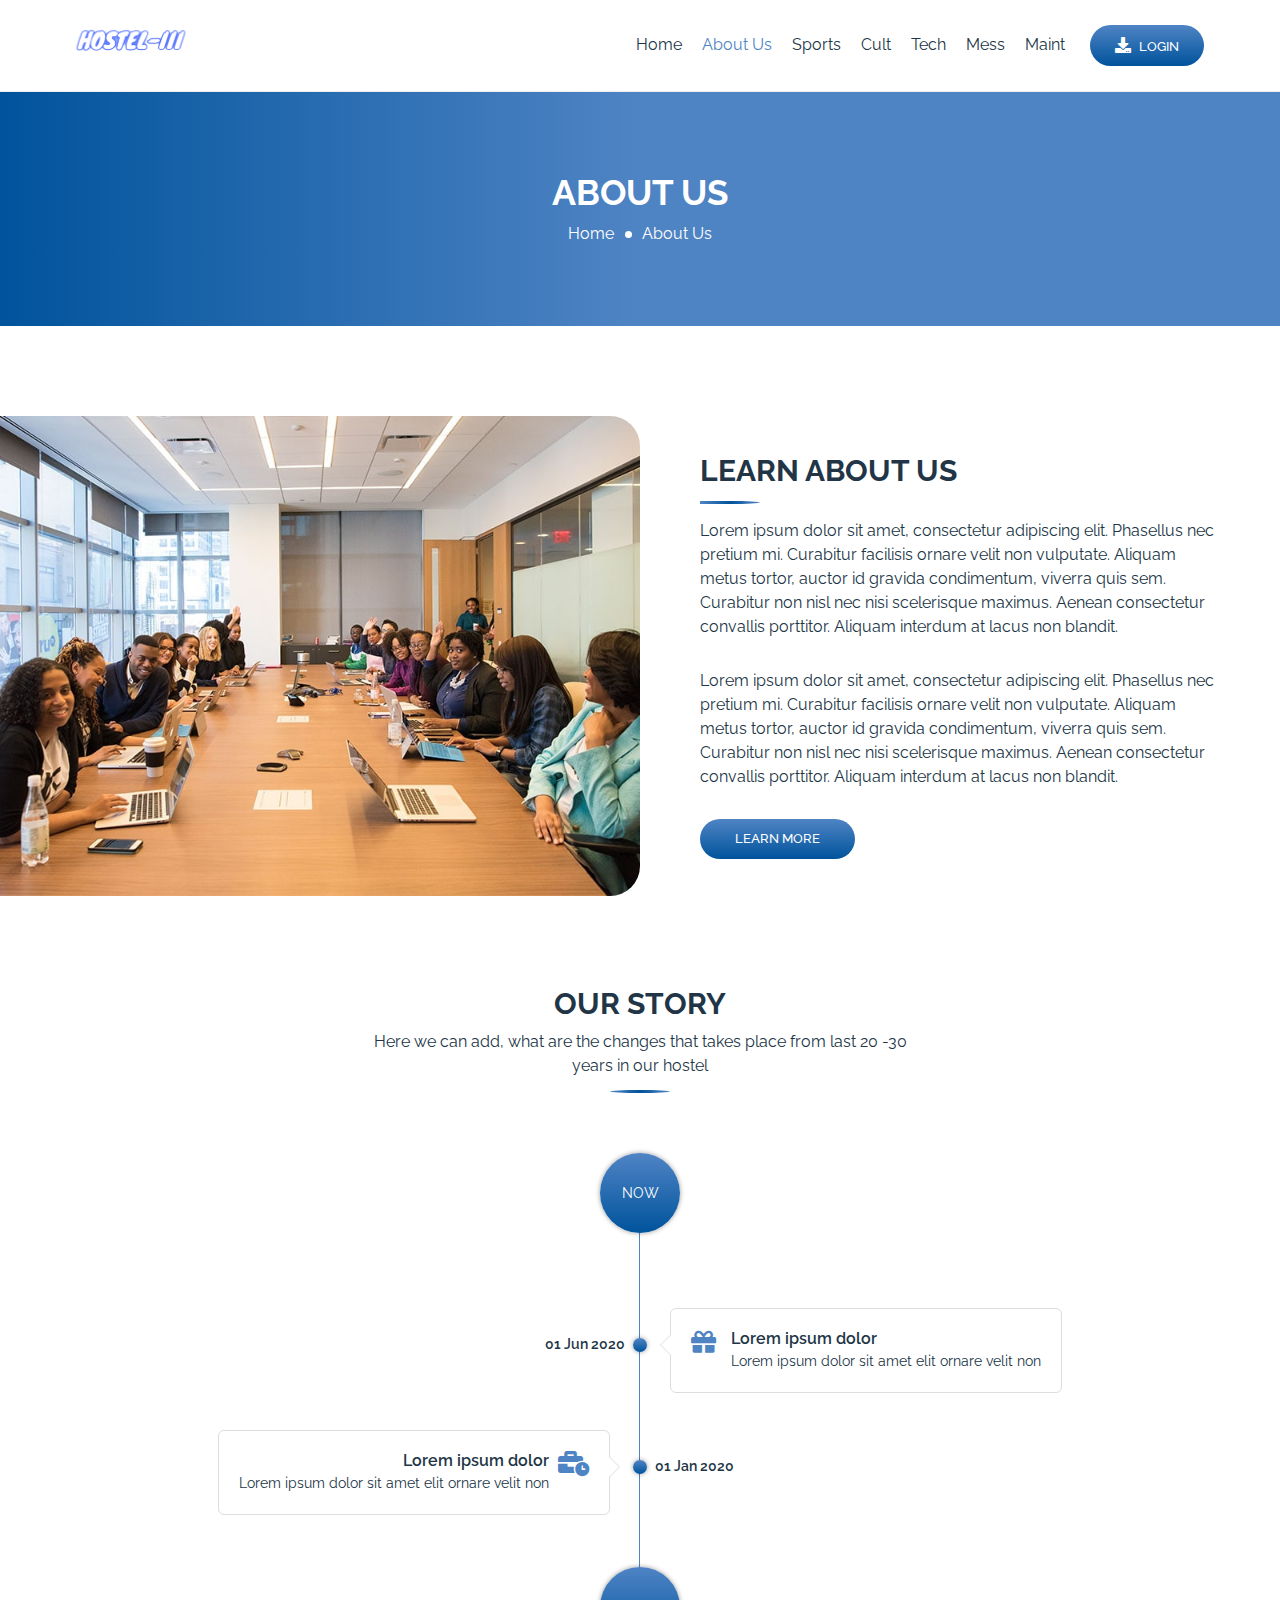
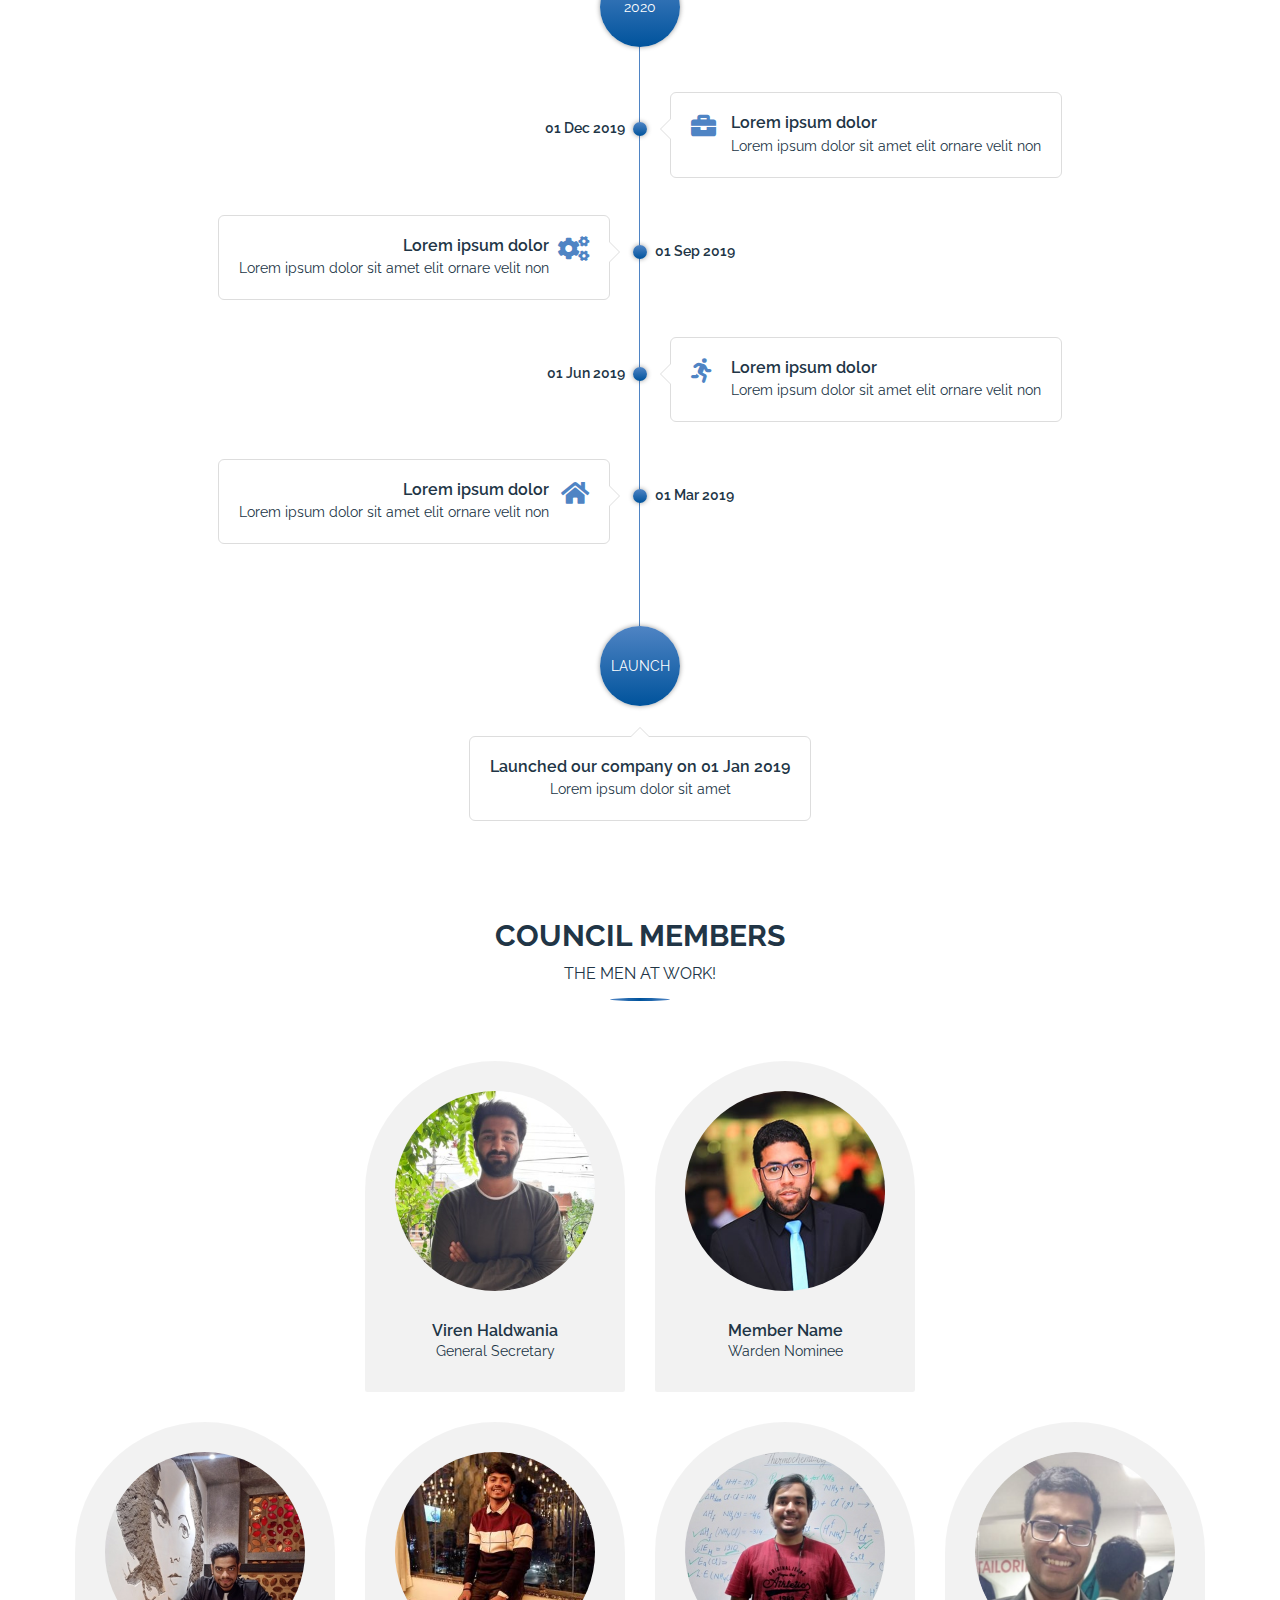
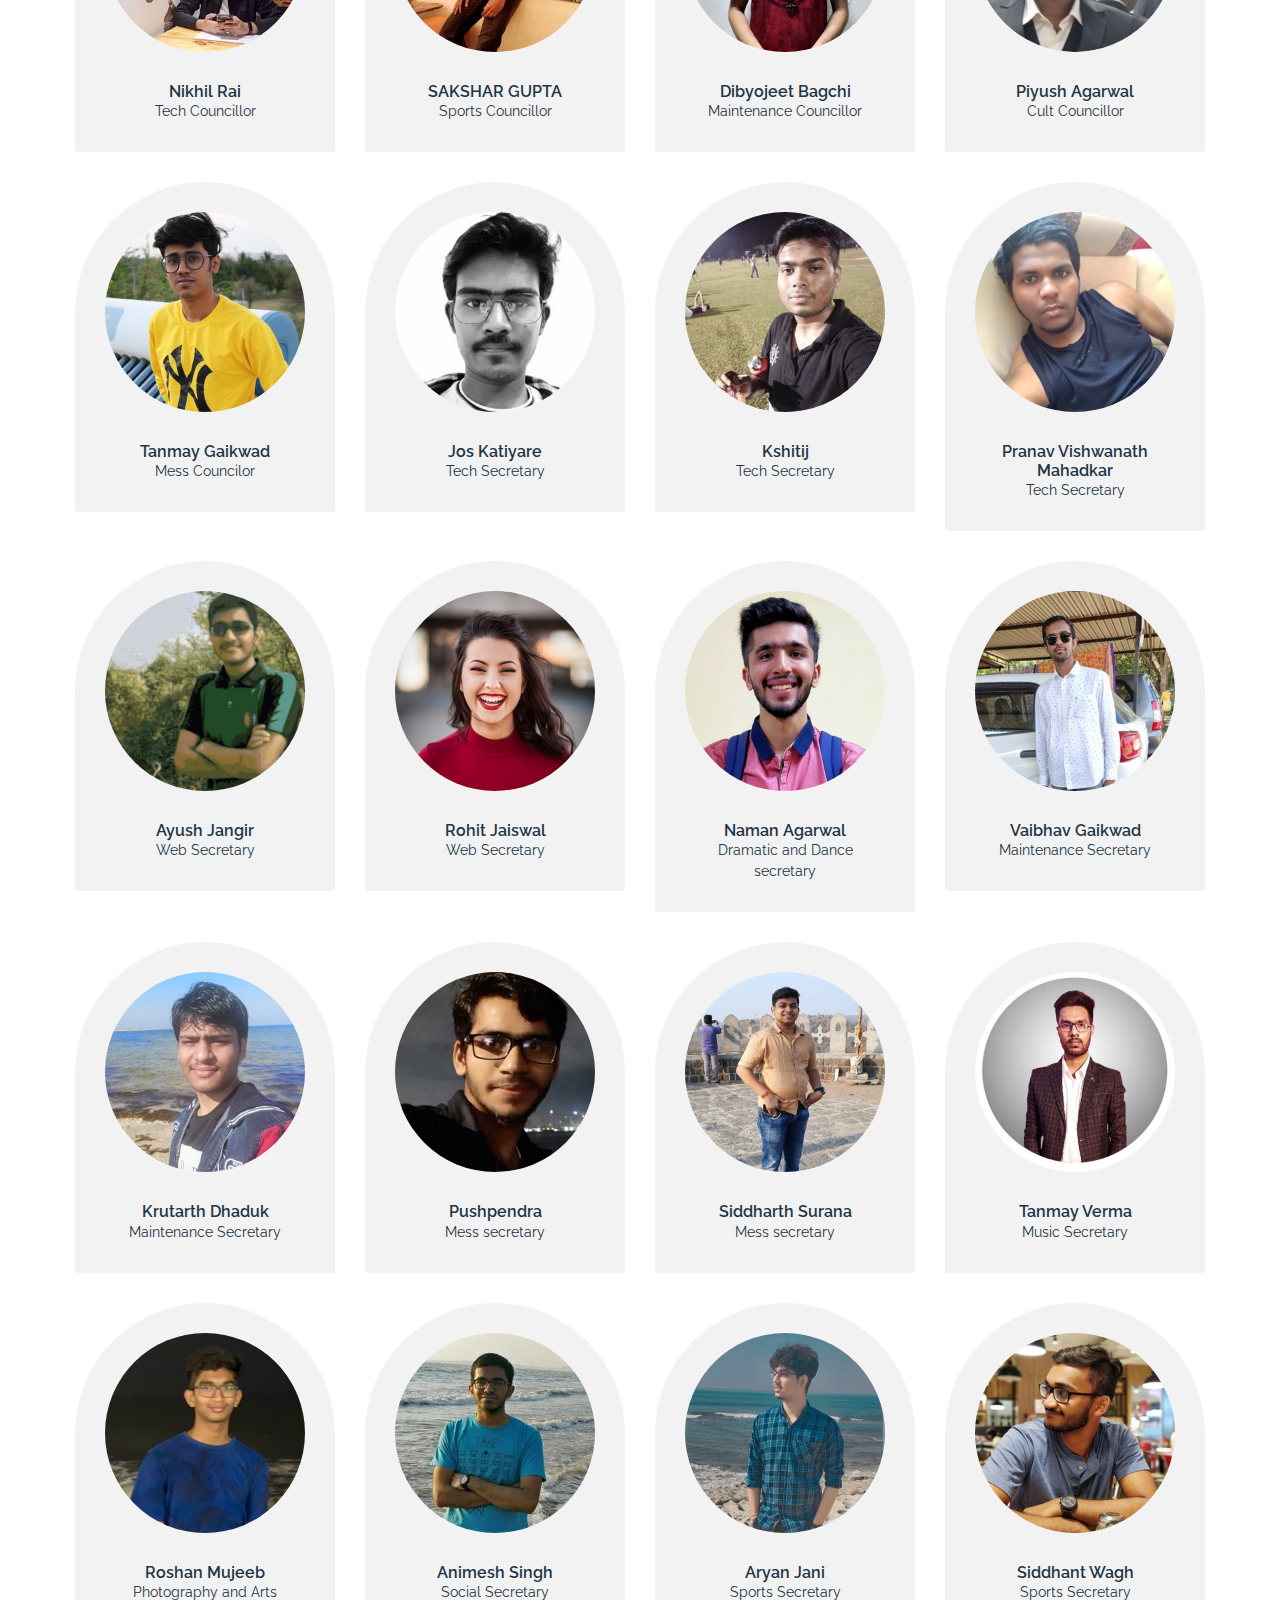
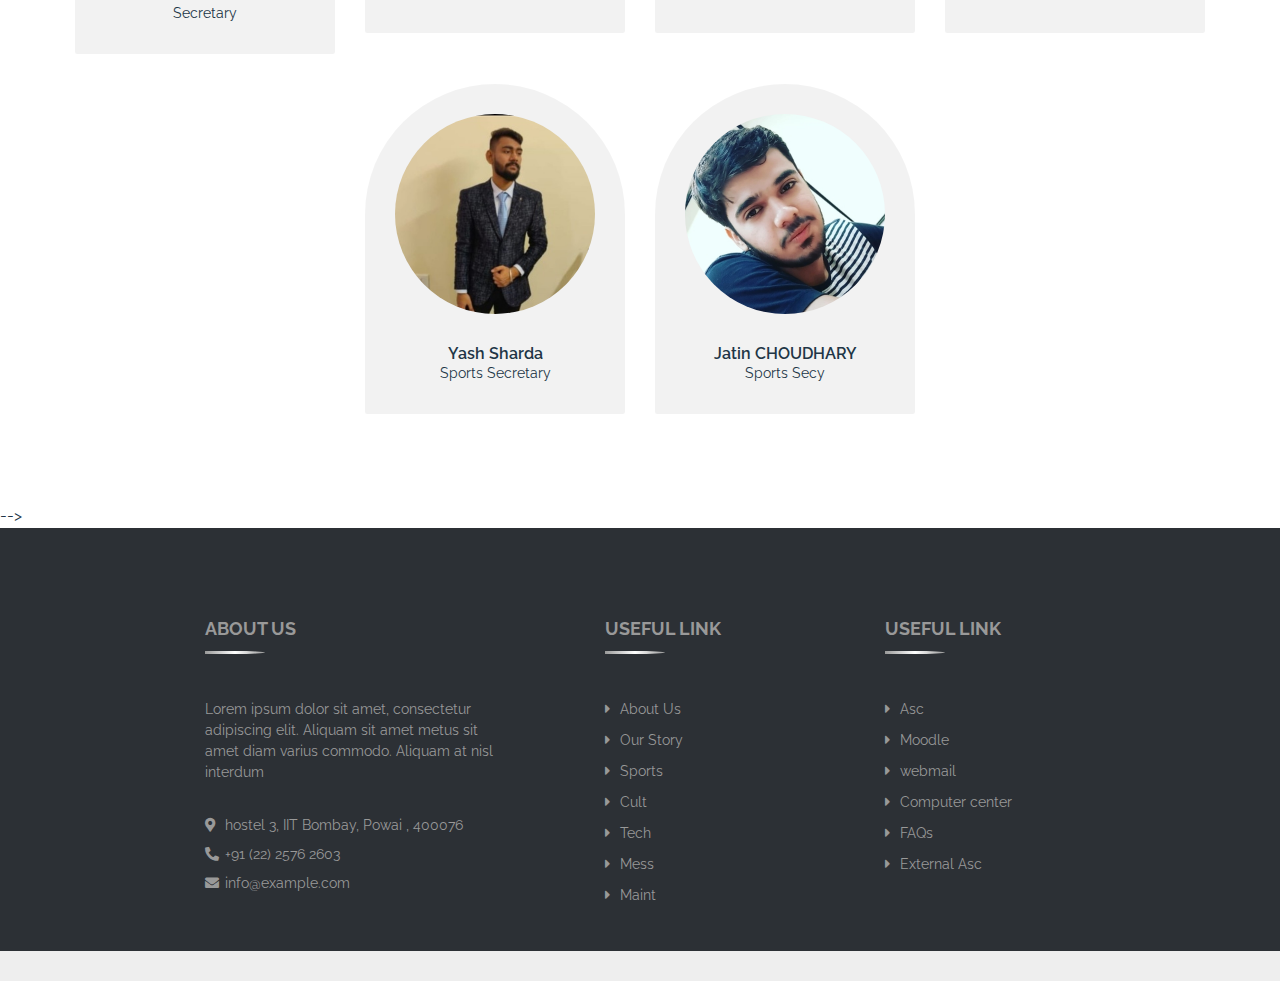
==== commit d81d6aff: "minor correction" ====
--- a/about.html
+++ b/about.html
@@ -709,7 +709,7 @@
                         <div class="col-sm-6 col-lg-3 ">
                             <div class="team-item">
                                 <div class="team-img">
-                                    <img src="img/team/tanmay.jpg" alt="Team">
+                                    <img src="img/team/tan_ver.jpg" alt="Team">
                                 </div>
                                 <div class="team-text">
                                     <h3>Tanmay Verma</h3>
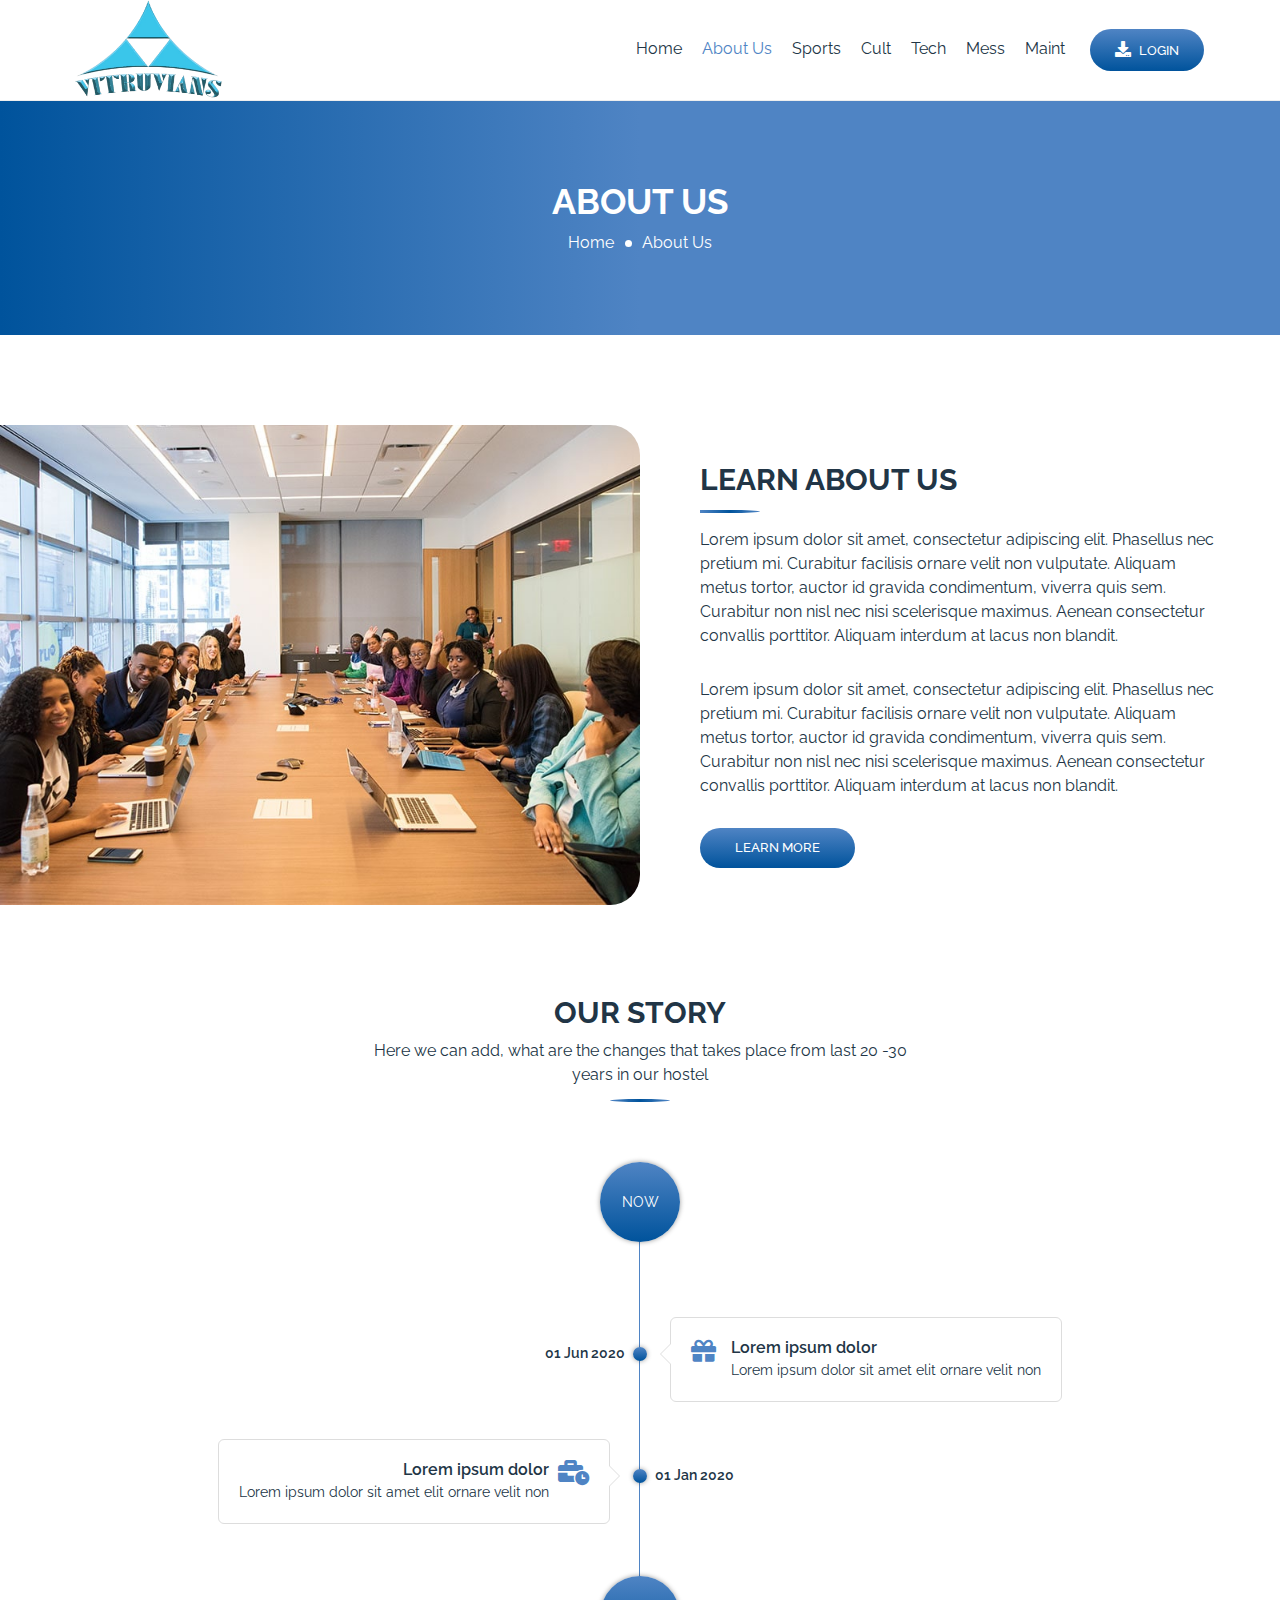
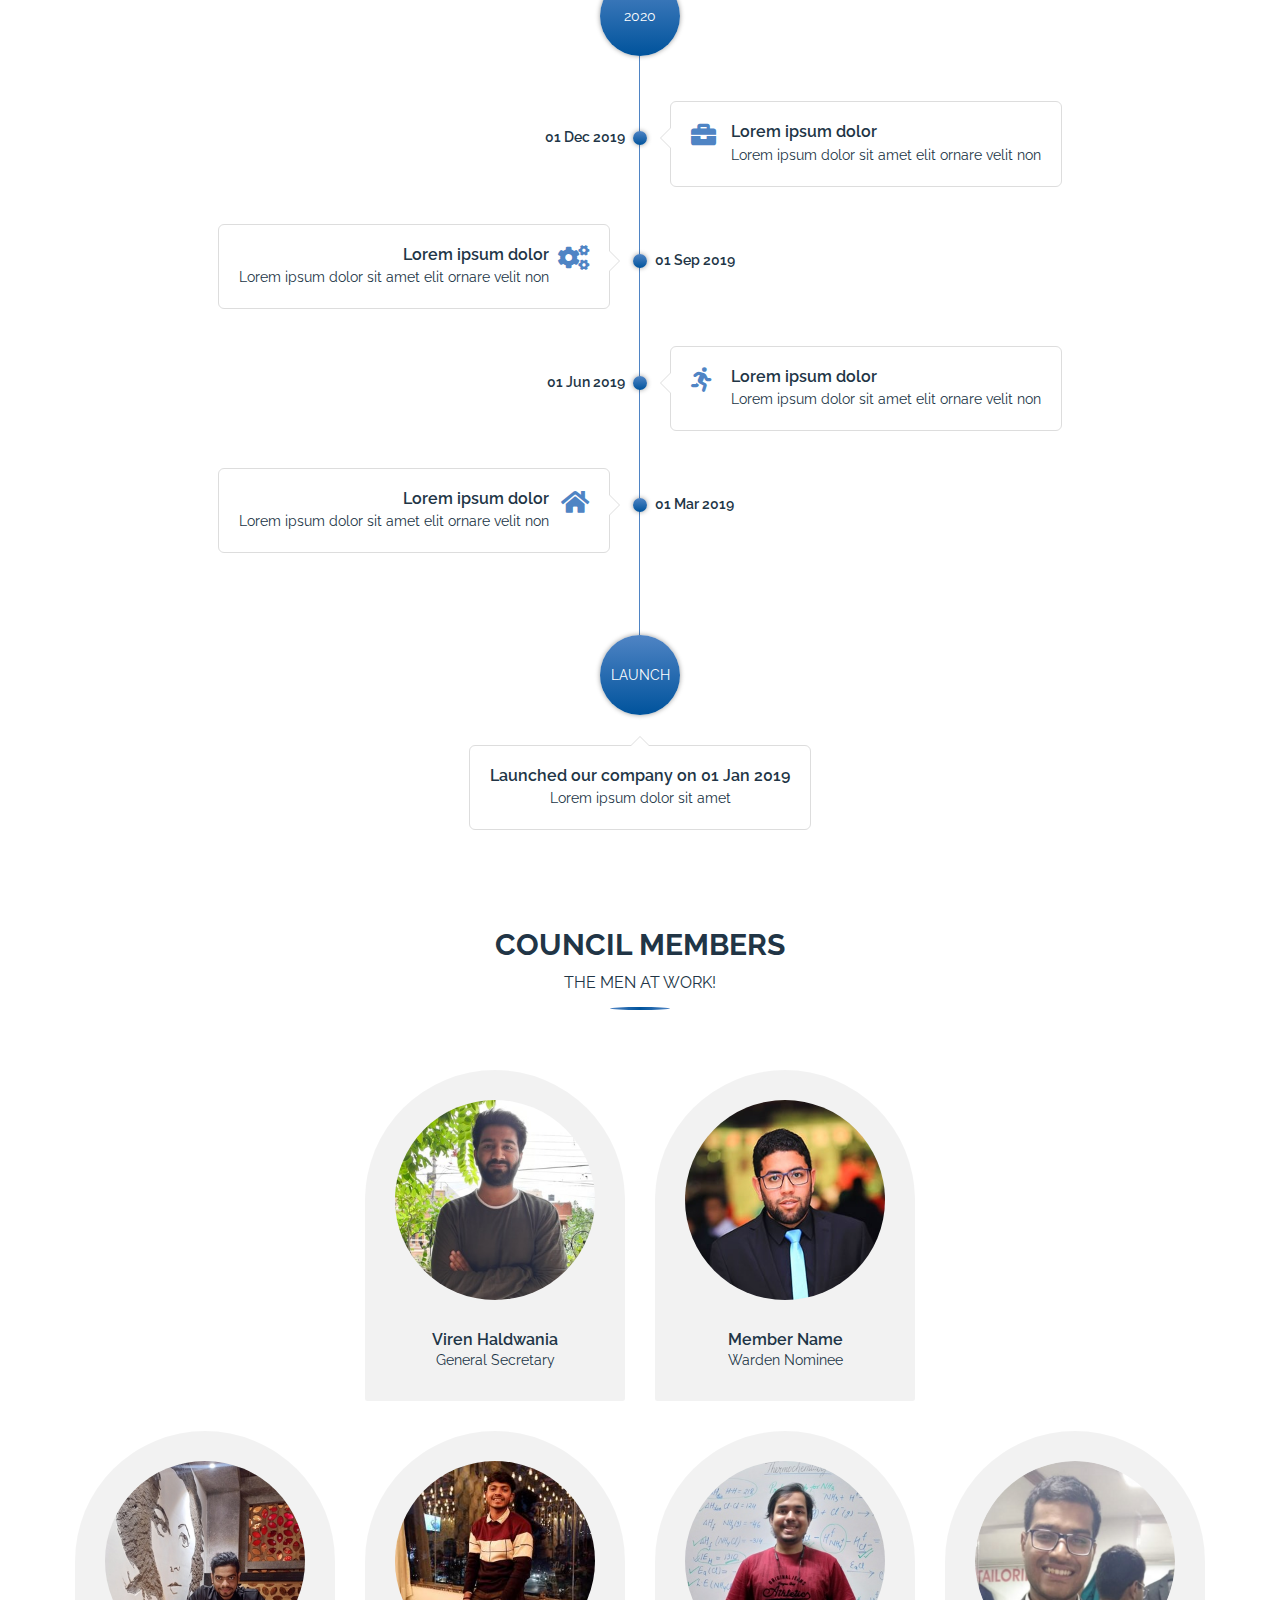
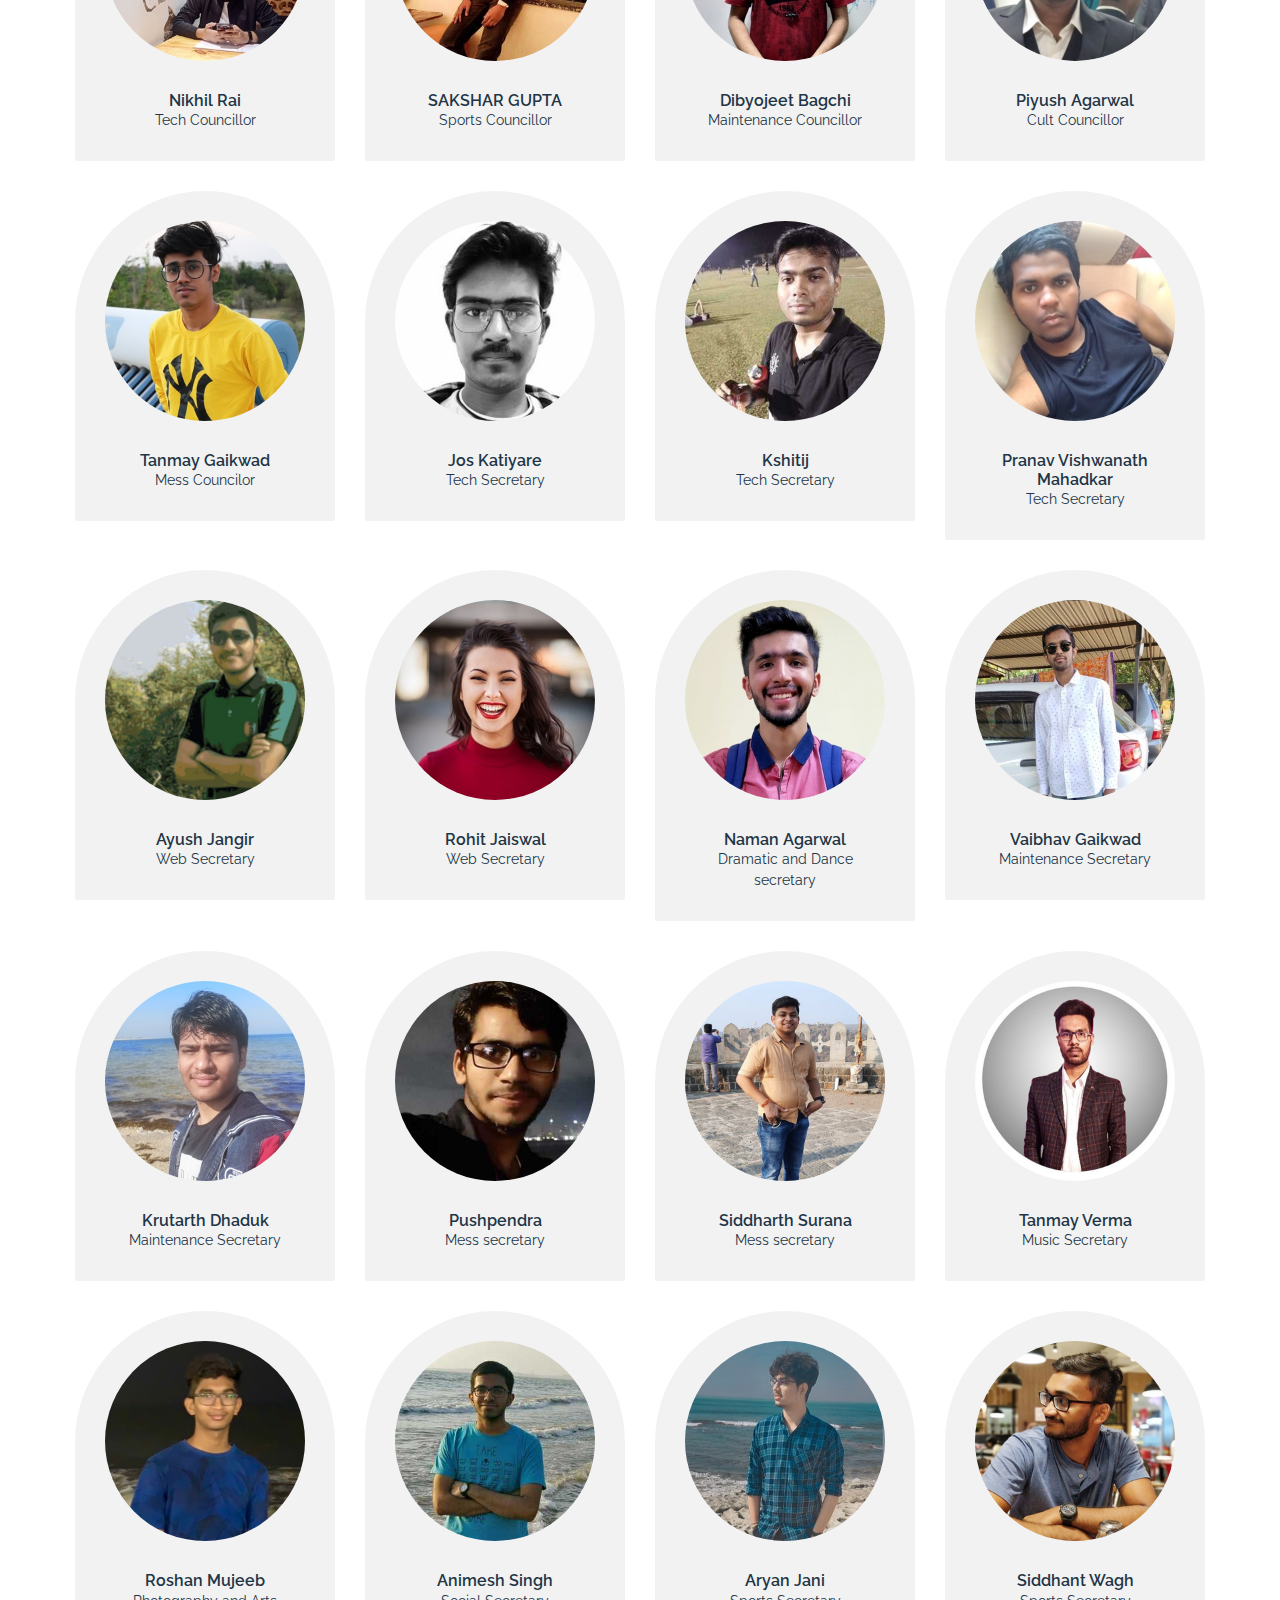
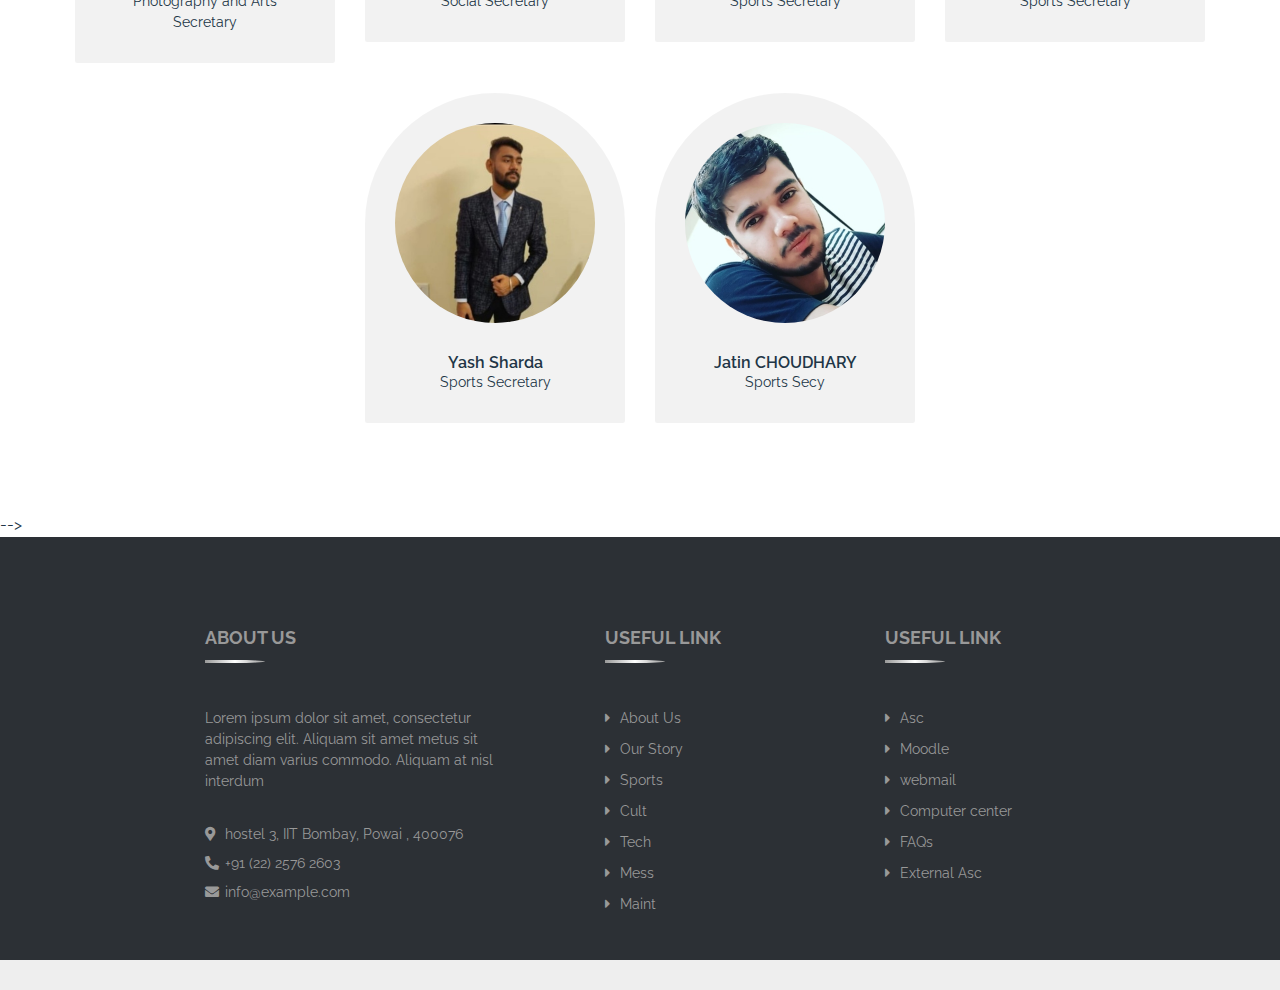
==== commit 94163fc5: "created sports page and embbed video" ====
--- a/about.html
+++ b/about.html
@@ -33,7 +33,7 @@
                         <div class="col-lg-2">
                             <div class="brand">
                                 <a href="index.html">
-                                    <img src="img/logo1.png"  alt="Logo">
+                                    <img src="img/Home/logo3.png"  alt="Logo">
                                 </a>
                             </div>
                         </div>
@@ -65,8 +65,8 @@
                                     <div class="navbar-nav ml-auto">
                                         <a href="index.html" class="nav-item nav-link">Home</a>
                                         <a href="about.html" class="nav-item nav-link active">About Us</a>
-                                        <a href="#" class="nav-item nav-link">Sports</a>
-                                        <a href="#" class="nav-item nav-link">Cult</a>
+                                        <a href="sports.html" class="nav-item nav-link">Sports</a>
+                                        <a href="cult.html" class="nav-item nav-link">Cult</a>
                                         <a href="tech.html" class="nav-item nav-link">Tech</a>
                                         <a href="#" class="nav-item nav-link">Mess</a>
                                         <a href="#" class="nav-item nav-link">Maint</a>
--- a/css/style.css
+++ b/css/style.css
@@ -60,7 +60,7 @@
 
 .header .brand img {
     width: 100%;
-    max-width: 150px;
+    max-width: 200px;
     height: 100%;
     max-height: 100px;
 }
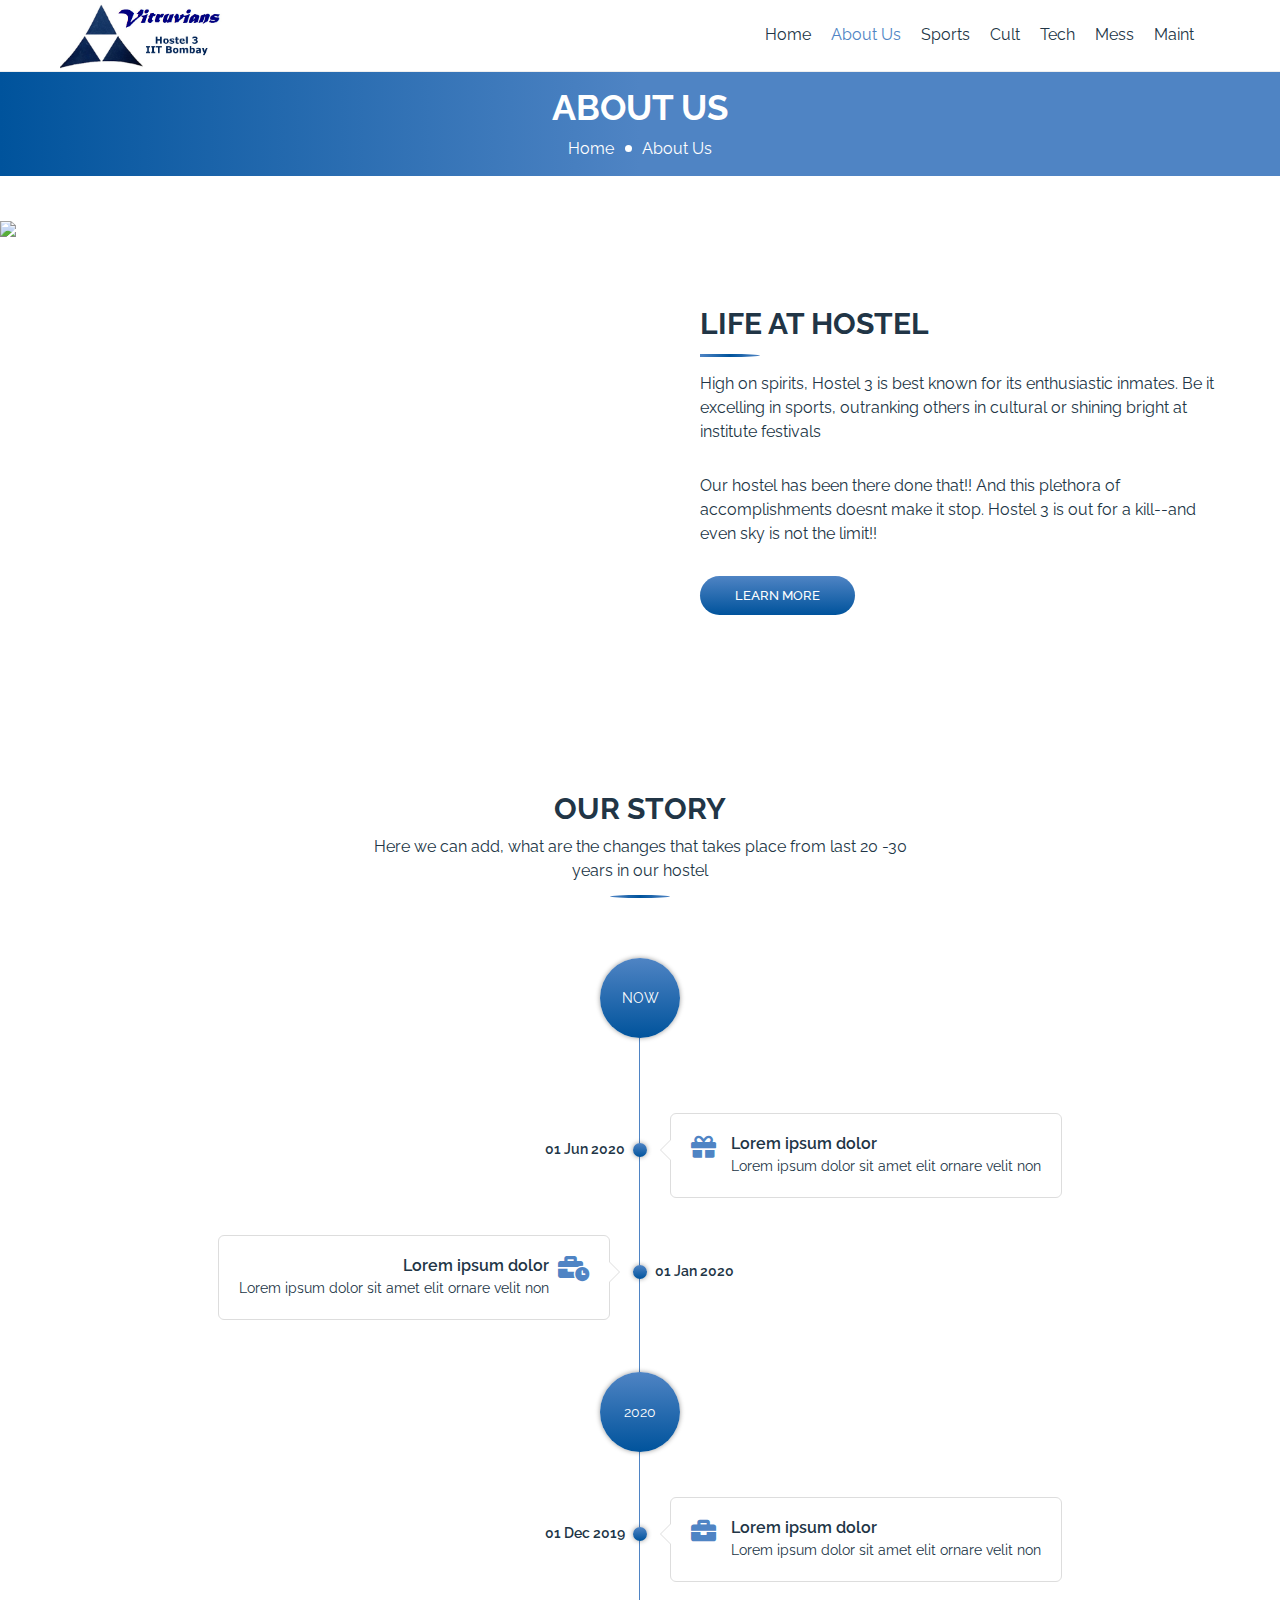
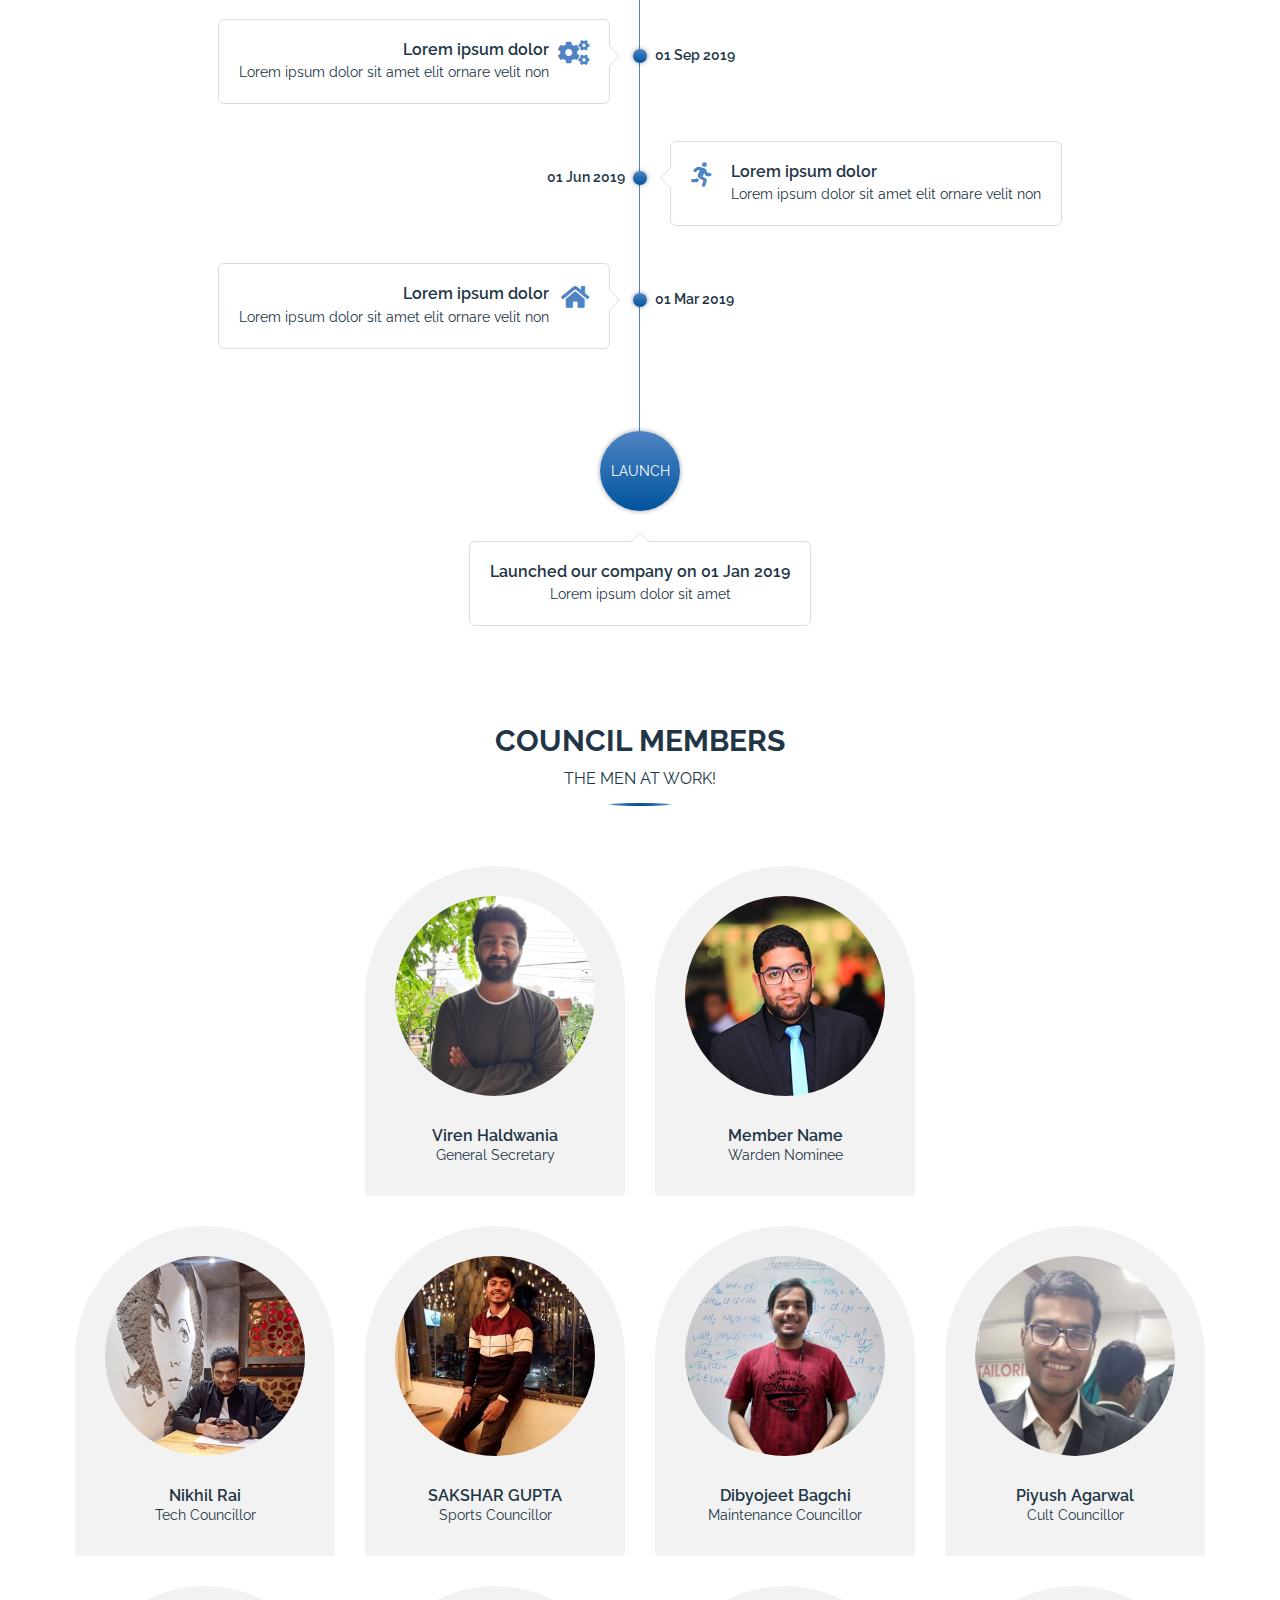
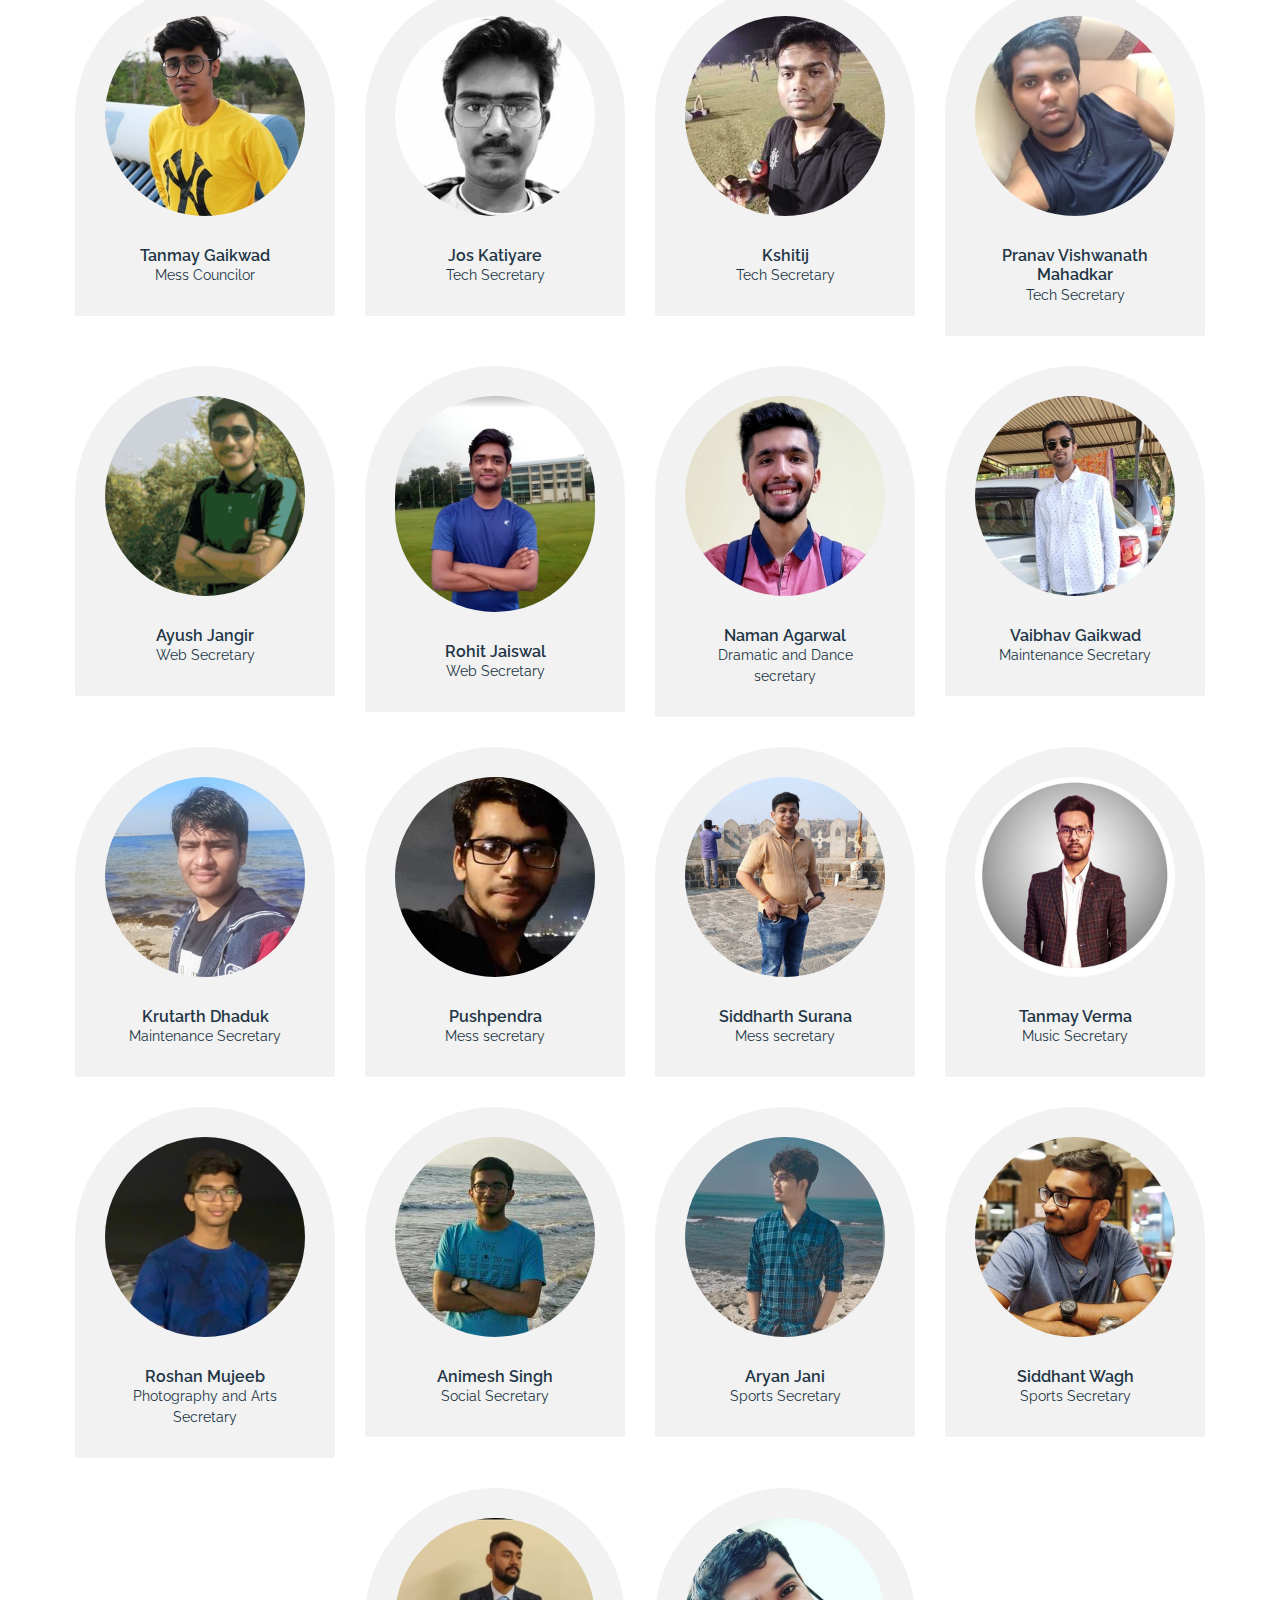
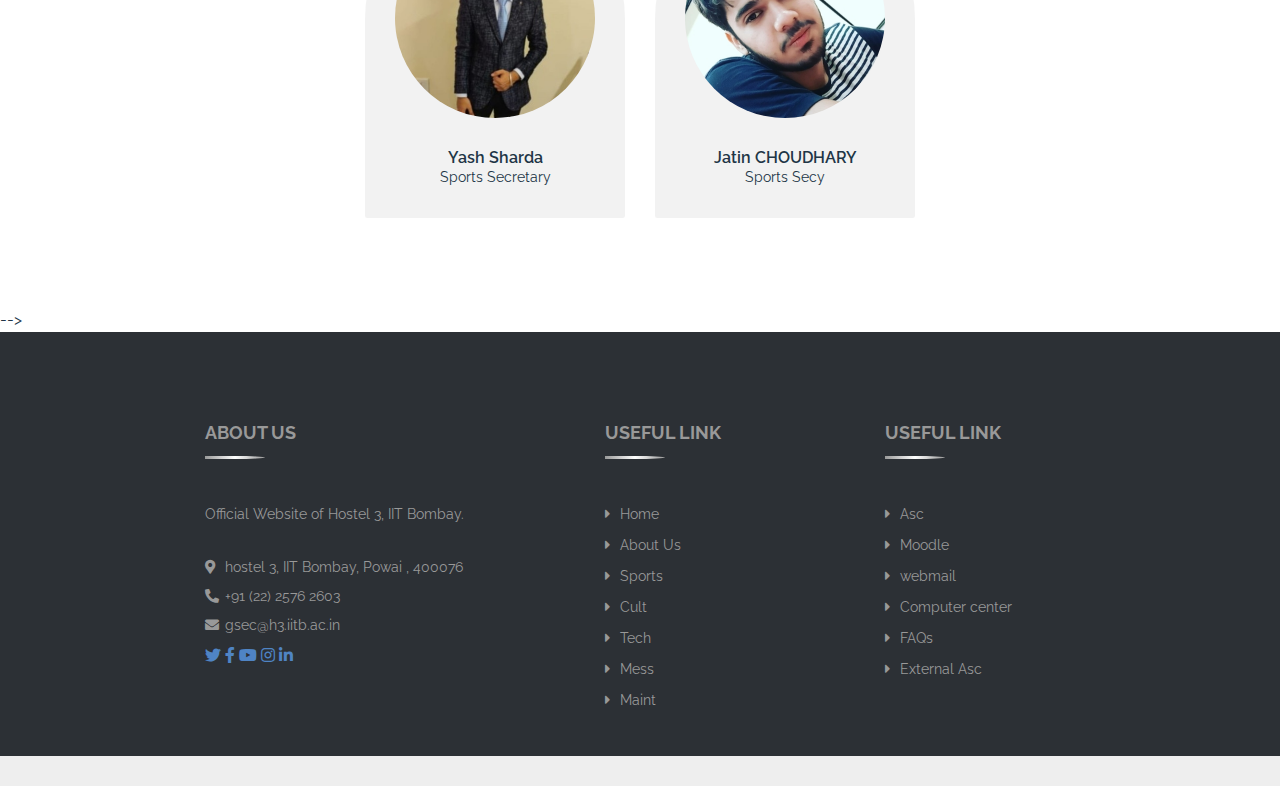
==== commit cc4199da: "home , cult , tech , cult" ====
--- a/about.html
+++ b/about.html
@@ -22,6 +22,12 @@
 
         <!-- Template Stylesheet -->
         <link href="css/style.css" rel="stylesheet">
+        <style>
+            .page-header {
+                margin-bottom: 0px;
+                padding: 15px 0;
+            }
+        </style>
     </head>
 
     <body>
@@ -33,7 +39,7 @@
                         <div class="col-lg-2">
                             <div class="brand">
                                 <a href="index.html">
-                                    <img src="img/Home/logo3.png"  alt="Logo">
+                                    <img style="height:80%" ; src="img/Home/h3logo.jpg" alt="Logo">
                                 </a>
                             </div>
                         </div>
@@ -70,7 +76,7 @@
                                         <a href="tech.html" class="nav-item nav-link">Tech</a>
                                         <a href="#" class="nav-item nav-link">Mess</a>
                                         <a href="#" class="nav-item nav-link">Maint</a>
-                                        <a href="#" class="btn"><i class="fa fa-download"></i>Login</a>
+                                        <!-- <a href="#" class="btn"><i class="fa fa-download"></i>Login</a> -->
                                     </div>
                                 </div>
                             </div>
@@ -103,17 +109,53 @@
                 <div class="container-fluid">
                     <div class="row align-items-center">
                         <div class="col-md-6">
-                            <img src="img/poster.jpg" alt="Image">
+                            <div id="video-section">
+                                <div class="youtube-player" data-id="jssO8-5qmag"></div>
+    
+                                <script>
+                                    document.addEventListener("DOMContentLoaded",
+                                        function () {
+                                            var div, n,
+                                                v = document.getElementsByClassName("youtube-player");
+                                            for (n = 0; n < v.length; n++) {
+                                                div = document.createElement("div");
+                                                div.setAttribute("data-id", v[n].dataset.id);
+                                                div.innerHTML = labnolThumb(v[n].dataset.id);
+                                                div.onclick = labnolIframe;
+                                                v[n].appendChild(div);
+                                            }
+                                        });
+    
+                                    function labnolThumb(id) {
+                                        var thumb = '<img src="img/Home/thumbnail.jpg">',
+                                            play = '<div class="play"></div>';
+                                        return thumb.replace("ID", id) + play;
+                                    }
+    
+                                    function labnolIframe() {
+                                        var iframe = document.createElement("iframe");
+                                        var embed = "https://www.youtube.com/embed/UVbqlAnVmMU";
+                                        iframe.setAttribute("src", embed.replace("ID", this.dataset.id));
+                                        iframe.setAttribute("frameborder", "0");
+                                        iframe.setAttribute("allowfullscreen", "1");
+                                        this.parentNode.replaceChild(iframe, this);
+                                    }
+                                                            // <iframe width="845" height="622" src="https://www.youtube.com/embed/UVbqlAnVmMU" frameborder="0" allow="accelerometer; autoplay; clipboard-write; encrypted-media; gyroscope; picture-in-picture" allowfullscreen></iframe>
+                                </script>
+                            </div>
                         </div>
                         <div class="col-md-6">
-                            <h2 class="section-title">Learn About Us</h2>
+                            <h2 class="section-title">LIFE AT HOSTEL </h2>
                             <p>
-                                Lorem ipsum dolor sit amet, consectetur adipiscing elit. Phasellus nec pretium mi. Curabitur facilisis ornare velit non vulputate. Aliquam metus tortor, auctor id gravida condimentum, viverra quis sem. Curabitur non nisl nec nisi scelerisque maximus. Aenean consectetur convallis porttitor. Aliquam interdum at lacus non blandit.
+                                High on spirits, Hostel 3 is best known for its enthusiastic inmates. Be it excelling in
+                                sports, outranking others in cultural or shining bright at institute festivals
+                                <!-- Lorem ipsum dolor sit amet, consectetur adipiscing elit. Phasellus nec pretium mi. Curabitur facilisis ornare velit non vulputate. Aliquam metus tortor, auctor id gravida condimentum, viverra quis sem. Curabitur non nisl nec nisi scelerisque maximus. Aenean consectetur convallis porttitor. Aliquam interdum at lacus non blandit. -->
                             </p>
                             <p>
-                                Lorem ipsum dolor sit amet, consectetur adipiscing elit. Phasellus nec pretium mi. Curabitur facilisis ornare velit non vulputate. Aliquam metus tortor, auctor id gravida condimentum, viverra quis sem. Curabitur non nisl nec nisi scelerisque maximus. Aenean consectetur convallis porttitor. Aliquam interdum at lacus non blandit.
+                                Our hostel has been there done that!! And this plethora of accomplishments doesnt make it
+                                stop. Hostel 3 is out for a kill--and even sky is not the limit!!
                             </p>
-                            <a class="btn" href="">Learn More</a>
+                            <a class="btn" href="https://www.facebook.com/h3iitb/">Learn More</a>
                         </div>
                     </div>
                 </div>
@@ -585,7 +627,7 @@
                         <div class="col-sm-6 col-lg-3 ">
                             <div class="team-item">
                                 <div class="team-img">
-                                    <img src="img/team-2.jpg" alt="Team">
+                                    <img src="img/team/Mine.jpg" alt="Team">
                                 </div>
                                 <div class="team-text">
                                     <h3>Rohit Jaiswal</h3>
@@ -915,12 +957,19 @@
                             <div class="footer-about">
                                 <h2>About Us</h2>
                                 <p>
-                                    Lorem ipsum dolor sit amet, consectetur adipiscing elit. Aliquam sit amet metus sit amet diam varius commodo. Aliquam at nisl interdum
+                                    Official Website of Hostel 3, IIT Bombay.
                                 </p>
                                 <br>
                                 <p><i class="fa fa-map-marker-alt"></i>hostel 3, IIT Bombay, Powai , 400076</p>
                                 <p><i class="fa fa-phone-alt"></i>+91 (22) 2576 2603</p>
-                                <p><i class="fa fa-envelope"></i>info@example.com</p>
+                                <p><i class="fa fa-envelope"></i>gsec@h3.iitb.ac.in</p>
+                                <div class="topbar-social">
+                                    <a href=""><i class="fab fa-twitter"></i></a>
+                                    <a href=""><i class="fab fa-facebook-f"></i></a>
+                                    <a href=""><i class="fab fa-youtube"></i></a>
+                                    <a href=""><i class="fab fa-instagram"></i></a>
+                                    <a href=""><i class="fab fa-linkedin-in"></i></a>
+                                </div>
                             </div>
                         </div>
                         <div class="col-md-7">
@@ -928,31 +977,51 @@
                                 <div class="col-md-6">
                                     <div class="footer-link">
                                         <h2>Useful Link</h2>
-                                        <a href="">About Us</a>
-                                        <a href="">Our Story</a>
-                                        <a href="">Sports</a>
-                                        <a href="">Cult</a>
-                                        <a href="">Tech</a>
-                                        <a href="">Mess</a>
-                                        <a href="">Maint</a>
+                                        <a href="index.html">Home</a>
+                                        <a href="about.html">About Us</a>
+                                        <a href="sports.html">Sports</a>
+                                        <a href="cult.html">Cult</a>
+                                        <a href="tech.html">Tech</a>
+                                        <a href="mess.html">Mess</a>
+                                        <a href="maint.html">Maint</a>
                                     </div>
                                 </div>
                                 <div class="col-md-6">
                                     <div class="footer-link">
                                         <h2>Useful Link</h2>
-                                        <a href="">Asc</a>
-                                        <a href="">Moodle</a>
-                                        <a href="">webmail</a>
-                                        <a href="">Computer center</a>
+                                        <a href="https://asc.iitb.ac.in">Asc</a>
+                                        <a href="https://moodle.iitb.ac.in">Moodle</a>
+                                        <a href="https://webmail.iitb.ac.in">webmail</a>
+                                        <a href="https://cc.iitb.ac.in">Computer center</a>
                                         <a href="">FAQs</a>
-                                        <a href="">External Asc</a>
-                                    </div>
-                                </div>
-                            </div>
-                        </div>
-                    </div>
+                                        <a href="https://portal.iitb.ac.in/asc">External Asc</a>
+                                    </div>
+                                </div>
+                                <!-- <div class="col-lg-10">
+                                                    <div class="topbar">
+                                                        <div class="topbar-col">
+                                                            <a href="tel:+012 345 67890"><i class="fa fa-phone-alt"></i>+91 (22) 2576 2603</a>
+                                                        </div>
+                                                        <div class="topbar-col">
+                                                            <a href="mailto:info@example.com"><i class="fa fa-envelope"></i>info@example.com</a>
+                                                        </div>
+                                                        <div class="topbar-col">
+                                                            <div class="topbar-social">
+                                                                <a href=""><i class="fab fa-twitter"></i></a>
+                                                                <a href=""><i class="fab fa-facebook-f"></i></a>
+                                                                <a href=""><i class="fab fa-youtube"></i></a>
+                                                                <a href=""><i class="fab fa-instagram"></i></a>
+                                                                <a href=""><i class="fab fa-linkedin-in"></i></a>
+                                                            </div>
+                                                        </div>
+                                                    </div>
+                                            </div> -->
+                            </div>
+                        </div>
+                    </div>
+
                 </div>
-                
+                <!-- Footer End -->
             </div>
             <!-- Footer End -->
         </div>
--- a/css/style.css
+++ b/css/style.css
@@ -821,7 +821,7 @@
 .faqs .card-header {
     padding: 0;
     border: none;
-    background: #ffffff;
+    /* background: #ffffff; */
 }
 
 .faqs .card-header a {
